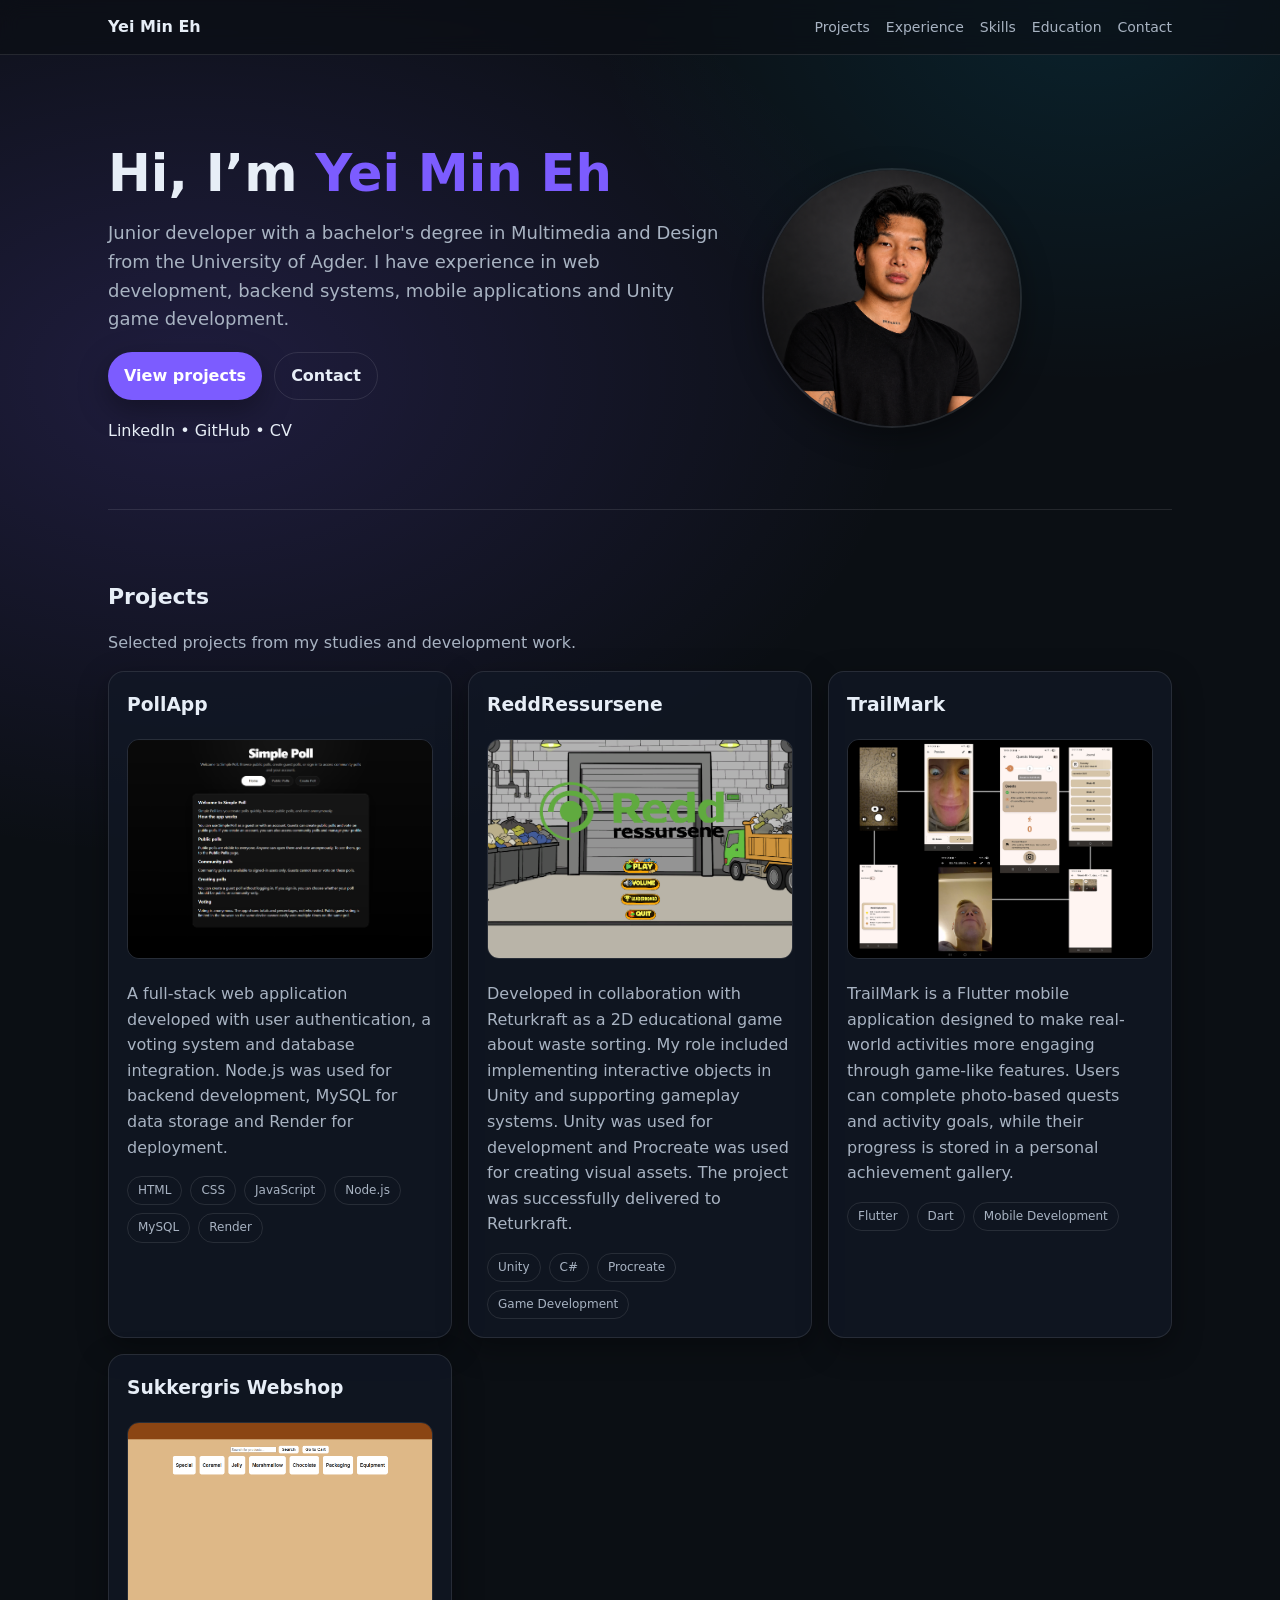
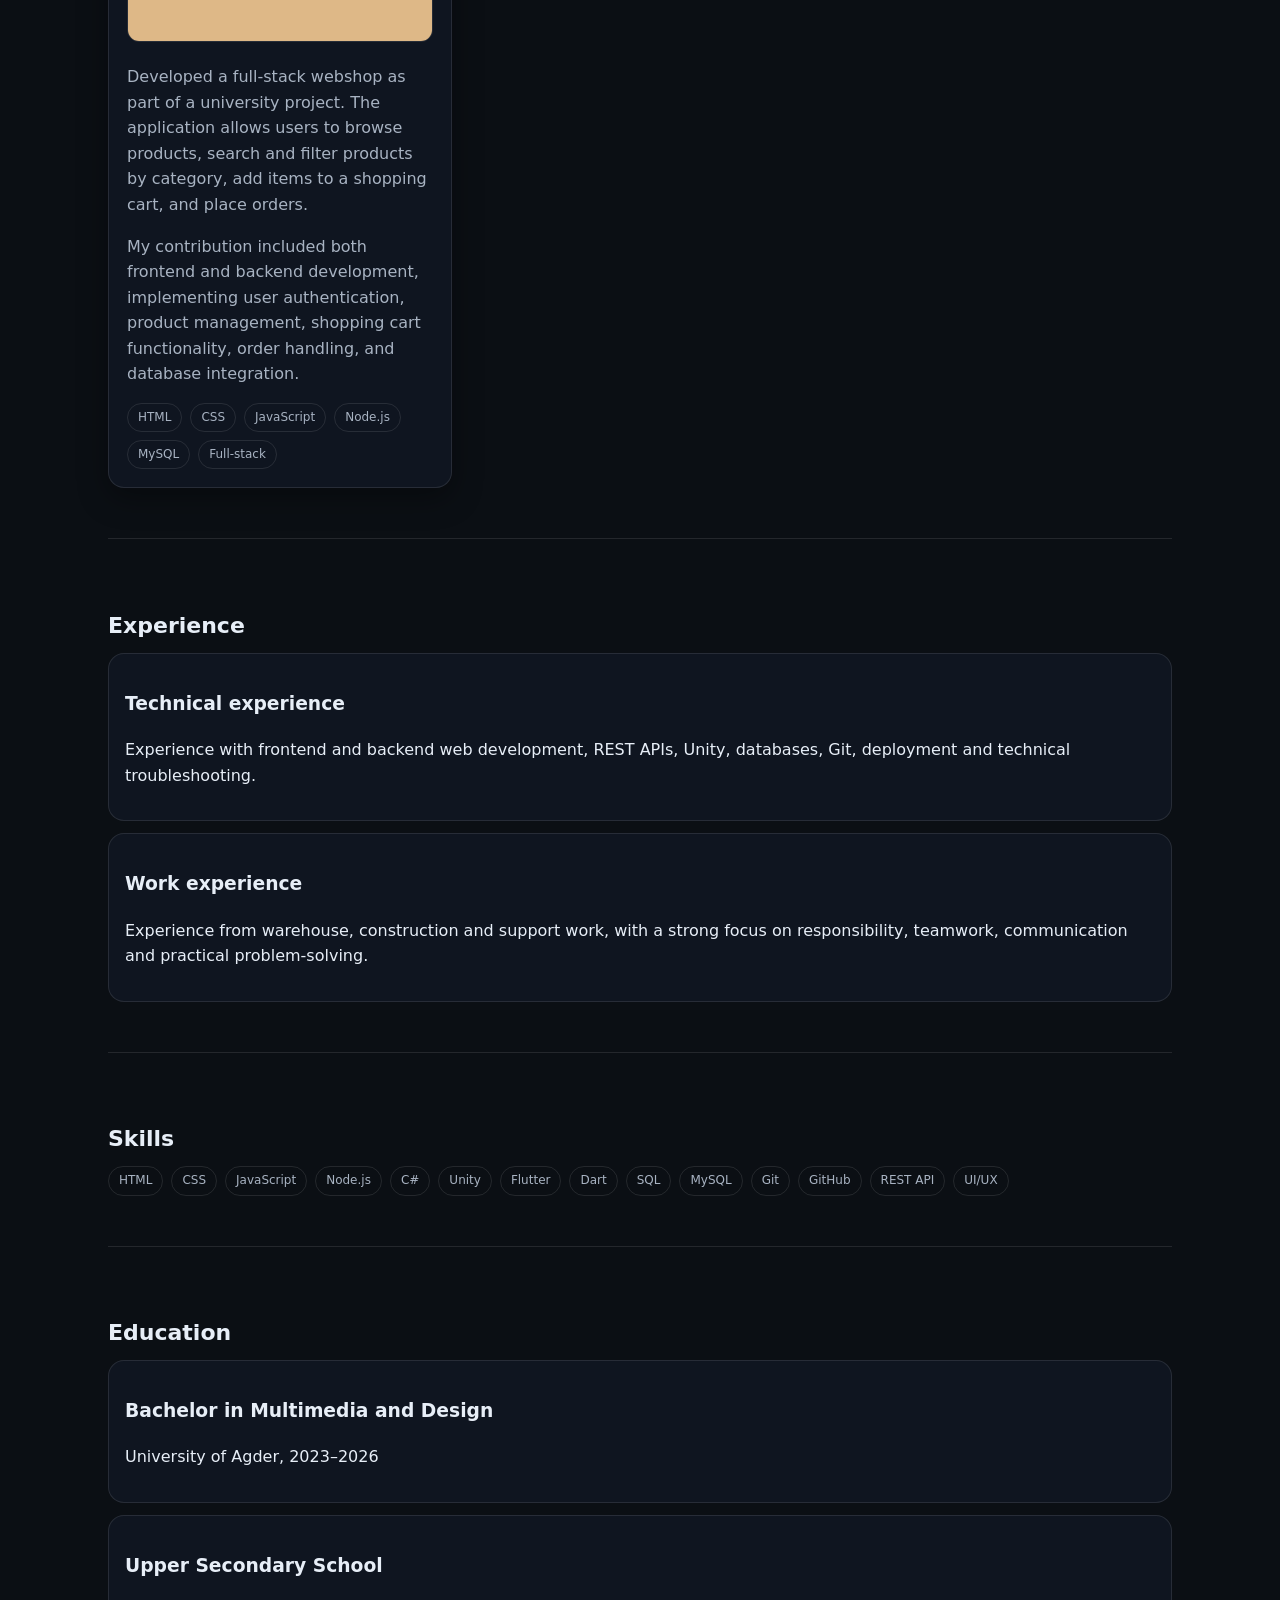
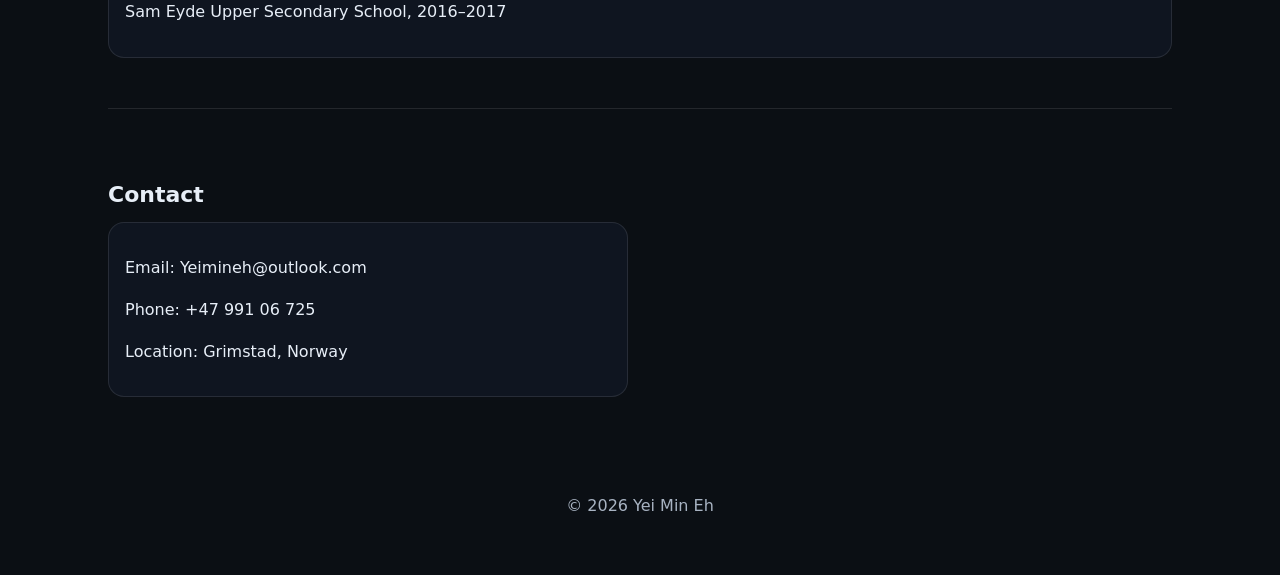
==== index.html @ f91c1914 "Oppdater CV" ====
<!doctype html>
<html lang="en">
<head>
  <meta charset="utf-8" />
  <meta name="viewport" content="width=device-width, initial-scale=1" />

  <title>Portfolio — Yei Min Eh</title>

  <link rel="stylesheet" href="style.css" />
</head>

<body>

  <header class="header">
    <nav class="nav">
      <a class="logo" href="#top">Yei Min Eh</a>

      <div class="nav-links">
        <a href="#projects">Projects</a>
        <a href="#experience">Experience</a>
        <a href="#skills">Skills</a>
        <a href="#education">Education</a>
        <a href="#contact">Contact</a>
      </div>
    </nav>
  </header>

  <main id="top" class="main">

    <!-- HERO -->
    <section class="hero">
      <div>
        <h1>
          Hi, I’m <span class="accent">Yei Min Eh</span>
        </h1>

        <p class="lead">
          Junior developer with a bachelor's degree in Multimedia and Design
          from the University of Agder. I have experience in web development,
          backend systems, mobile applications and Unity game development.
        </p>

        <div class="cta">
          <a class="button" href="#projects">View projects</a>
          <a class="button button-ghost" href="#contact">Contact</a>
        </div>

        <p>
          <a
            href="https://www.linkedin.com/in/yei-min-eh-a9289a289/"
            target="_blank"
            rel="noopener noreferrer"
          >
            LinkedIn
          </a>
          •
          <a
            href="https://github.com/yeimineh-lab"
            target="_blank"
            rel="noopener noreferrer"
          >
            GitHub
          </a>
          •
          <a
            href="YME.pdf"
            target="_blank"
            rel="noopener noreferrer"
          >
            CV
          </a>
        </p>
      </div>

      <div class="hero-image">
        <img src="yme.png" alt="Portrait of Yei Min Eh">
      </div>
    </section>

    <!-- PROJECTS -->
    <section id="projects" class="section">
      <h2>Projects</h2>

      <p class="section-sub">
        Selected projects from my studies and development work.
      </p>

      <div class="grid">

        <!-- POLLAPP -->
        <article class="card">
          <h3>PollApp</h3>

          <div class="image-carousel">
            <img
              src="images/pollapp-1.png"
              alt="PollApp login page"
              loading="lazy"
            >

            <img
              src="images/pollapp-2.png"
              alt="PollApp voting interface"
              loading="lazy"
            >

            <img
              src="images/pollapp-3.png"
              alt="PollApp poll overview"
              loading="lazy"
            >

            <img
              src="images/pollapp-4.png"
              alt="PollApp results page"
              loading="lazy"
            >

            <img
              src="images/pollapp-5.png"
              alt="PollApp administration page"
              loading="lazy"
            >
          </div>

          <p>
            A full-stack web application developed with user authentication,
            a voting system and database integration. Node.js was used for
            backend development, MySQL for data storage and Render for
            deployment.
          </p>

          <div class="tags">
            <span>HTML</span>
            <span>CSS</span>
            <span>JavaScript</span>
            <span>Node.js</span>
            <span>MySQL</span>
            <span>Render</span>
          </div>
        </article>

        <!-- REDDRESSURSENE -->
        <article class="card">
          <h3>ReddRessursene</h3>

          <div class="image-carousel">
            <img
              src="images/img1.png"
              alt="ReddRessursene gameplay screenshot"
              loading="lazy"
            >

            <img
              src="images/img2.png"
              alt="ReddRessursene waste sorting activity"
              loading="lazy"
            >

            <img
              src="images/img3.png"
              alt="ReddRessursene educational game interface"
              loading="lazy"
            >

            <img
              src="images/img4.png"
              alt="ReddRessursene game environment"
              loading="lazy"
            >
          </div>

          <p>
            Developed in collaboration with Returkraft as a 2D educational
            game about waste sorting. My role included implementing
            interactive objects in Unity and supporting gameplay systems.
            Unity was used for development and Procreate was used for creating
            visual assets. The project was successfully delivered to
            Returkraft.
          </p>

          <div class="tags">
            <span>Unity</span>
            <span>C#</span>
            <span>Procreate</span>
            <span>Game Development</span>
          </div>
        </article>

        <!-- TRAILMARK -->
        <article class="card">
          <h3>TrailMark</h3>

          <div class="image-carousel">
            <img
              src="images/TrailMark.png"
              alt="TrailMark mobile application"
              loading="lazy"
            >
          </div>

          <p>
            TrailMark is a Flutter mobile application designed to make
            real-world activities more engaging through game-like features.
            Users can complete photo-based quests and activity goals, while
            their progress is stored in a personal achievement gallery.
          </p>

          <div class="tags">
            <span>Flutter</span>
            <span>Dart</span>
            <span>Mobile Development</span>
          </div>
        </article>

        <!-- SUKKERGRIS WEB PROJECT -->
<article class="card">
  <h3>Sukkergris Webshop</h3>

  <div class="image-carousel">
    <img
      src="images/s1.png"
      alt="Sukkergris webshop homepage"
      loading="lazy"
    >

    <img
      src="images/s2.png"
      alt="Sukkergris product page"
      loading="lazy"
    >

    <img
      src="images/s3.png"
      alt="Sukkergris shopping cart and order page"
      loading="lazy"
    >
  </div>

 <p>
  Developed a full-stack webshop as part of a university project. The application allows users to browse products, search and filter products by category, add items to a shopping cart, and place orders.
</p>

<p>
  My contribution included both frontend and backend development, implementing user authentication, product management, shopping cart functionality, order handling, and database integration.
</p>

  <div class="tags">
    <span>HTML</span>
    <span>CSS</span>
    <span>JavaScript</span>
    <span>Node.js</span>
    <span>MySQL</span>
    <span>Full-stack</span>
  </div>
</article>

      </div>
    </section>

    <!-- EXPERIENCE -->
    <section id="experience" class="section">
      <h2>Experience</h2>

      <div class="stack">
        <div class="item">
          <h3>Technical experience</h3>

          <p>
            Experience with frontend and backend web development, REST APIs,
            Unity, databases, Git, deployment and technical troubleshooting.
          </p>
        </div>

        <div class="item">
          <h3>Work experience</h3>

          <p>
            Experience from warehouse, construction and support work, with a
            strong focus on responsibility, teamwork, communication and
            practical problem-solving.
          </p>
        </div>
      </div>
    </section>

    <!-- SKILLS -->
    <section id="skills" class="section">
      <h2>Skills</h2>

      <div class="tags">
        <span>HTML</span>
        <span>CSS</span>
        <span>JavaScript</span>
        <span>Node.js</span>
        <span>C#</span>
        <span>Unity</span>
        <span>Flutter</span>
        <span>Dart</span>
        <span>SQL</span>
        <span>MySQL</span>
        <span>Git</span>
        <span>GitHub</span>
        <span>REST API</span>
        <span>UI/UX</span>
      </div>
    </section>

    <!-- EDUCATION -->
    <section id="education" class="section">
      <h2>Education</h2>

      <div class="stack">
        <div class="item">
          <h3>Bachelor in Multimedia and Design</h3>

          <p>
            University of Agder, 2023–2026
          </p>
        </div>

        <div class="item">
          <h3>Upper Secondary School</h3>

          <p>
            Sam Eyde Upper Secondary School, 2016–2017
          </p>
        </div>
      </div>
    </section>

    <!-- CONTACT -->
    <section id="contact" class="section">
      <h2>Contact</h2>

      <div class="contact-card">
        <p>
          Email:
          <a href="mailto:Yeimineh@outlook.com">
            Yeimineh@outlook.com
          </a>
        </p>

        <p>
          Phone:
          <a href="tel:+4799106725">
            +47 991 06 725
          </a>
        </p>

        <p>
          Location: Grimstad, Norway
        </p>
      </div>
    </section>

    <footer class="footer">
      <p>
        © <span id="year"></span> Yei Min Eh
      </p>
    </footer>

  </main>

  <script>
    const yearElement = document.getElementById("year");

    if (yearElement) {
      yearElement.textContent = new Date().getFullYear();
    }

    let lightboxIndex = 0;
    let lightboxImages = [];

    const lightbox = document.createElement("div");
    lightbox.className = "lightbox";

    lightbox.style.position = "fixed";
    lightbox.style.inset = "0";
    lightbox.style.width = "100%";
    lightbox.style.height = "100%";
    lightbox.style.background = "rgba(0, 0, 0, 0.9)";
    lightbox.style.display = "none";
    lightbox.style.alignItems = "center";
    lightbox.style.justifyContent = "center";
    lightbox.style.zIndex = "9999";
    lightbox.style.padding = "20px";
    lightbox.style.boxSizing = "border-box";

    lightbox.innerHTML = `
      <button
        id="lb-close"
        type="button"
        aria-label="Close image viewer"
        style="
          position: absolute;
          top: 20px;
          right: 25px;
          font-size: 38px;
          background: none;
          border: none;
          color: white;
          cursor: pointer;
        "
      >
        ×
      </button>

      <button
        id="lb-prev"
        type="button"
        aria-label="Previous image"
        style="
          position: absolute;
          left: 20px;
          font-size: 45px;
          background: none;
          border: none;
          color: white;
          cursor: pointer;
        "
      >
        ‹
      </button>

      <img
        id="lb-img"
        alt=""
        style="
          max-width: 85%;
          max-height: 85%;
          border-radius: 12px;
          object-fit: contain;
        "
      >

      <button
        id="lb-next"
        type="button"
        aria-label="Next image"
        style="
          position: absolute;
          right: 20px;
          font-size: 45px;
          background: none;
          border: none;
          color: white;
          cursor: pointer;
        "
      >
        ›
      </button>
    `;

    document.body.appendChild(lightbox);

    const lightboxImage = document.getElementById("lb-img");
    const previousButton = document.getElementById("lb-prev");
    const nextButton = document.getElementById("lb-next");
    const closeButton = document.getElementById("lb-close");

    function showImage(index) {
      if (lightboxImages.length === 0) {
        return;
      }

      if (index < 0) {
        index = lightboxImages.length - 1;
      }

      if (index >= lightboxImages.length) {
        index = 0;
      }

      lightboxIndex = index;
      lightboxImage.src = lightboxImages[lightboxIndex].src;
      lightboxImage.alt = lightboxImages[lightboxIndex].alt;
    }

    function openLightbox(images, selectedIndex) {
      lightboxImages = images;
      lightboxIndex = selectedIndex;

      showImage(selectedIndex);

      lightbox.style.display = "flex";
      document.body.style.overflow = "hidden";
    }

    function closeLightbox() {
      lightbox.style.display = "none";
      document.body.style.overflow = "";
      lightboxImage.src = "";
      lightboxImages = [];
    }

    previousButton.addEventListener("click", function (event) {
      event.stopPropagation();
      showImage(lightboxIndex - 1);
    });

    nextButton.addEventListener("click", function (event) {
      event.stopPropagation();
      showImage(lightboxIndex + 1);
    });

    closeButton.addEventListener("click", function () {
      closeLightbox();
    });

    lightbox.addEventListener("click", function (event) {
      if (event.target === lightbox) {
        closeLightbox();
      }
    });

    document.addEventListener("keydown", function (event) {
      if (lightbox.style.display !== "flex") {
        return;
      }

      if (event.key === "Escape") {
        closeLightbox();
      }

      if (event.key === "ArrowLeft") {
        showImage(lightboxIndex - 1);
      }

      if (event.key === "ArrowRight") {
        showImage(lightboxIndex + 1);
      }
    });

    function setupLightbox() {
      const carousels = document.querySelectorAll(".image-carousel");

      carousels.forEach(function (carousel) {
        const images = Array.from(carousel.querySelectorAll("img"));

        images.forEach(function (image, index) {
          image.style.cursor = "pointer";

          image.addEventListener("click", function () {
            const imageData = images.map(function (carouselImage) {
              return {
                src: carouselImage.src,
                alt: carouselImage.alt
              };
            });

            openLightbox(imageData, index);
          });
        });
      });
    }

    setupLightbox();
  </script>

</body>
</html>
---- style.css ----
:root{
  --bg:#0b0f14;
  --panel:rgba(17,24,38,.72);
  --text:#e7eef7;
  --muted:#a8b3c2;
  --accent:#7c5cff;
  --border:rgba(255,255,255,.10);
  --shadow:0 10px 30px rgba(0,0,0,.35);
  --radius:16px;
  --max:1100px;
}

*{ box-sizing:border-box; }

html{
  scroll-behavior:smooth;
}

body{
  margin:0;
  font-family: ui-sans-serif, system-ui, -apple-system, Segoe UI, Roboto, Helvetica, Arial;
  color:var(--text);
  line-height:1.6;
  background:
    radial-gradient(1200px 800px at 15% 10%, rgba(124,92,255,.18), transparent 60%),
    radial-gradient(900px 700px at 85% 0%, rgba(0,200,255,.10), transparent 55%),
    var(--bg);
}

/* LINKS */
a{
  color:inherit;
  text-decoration:none;
}

a:hover{
  opacity:.85;
}

/* HEADER */
.header{
  position:sticky;
  top:0;
  z-index:10;
  backdrop-filter:blur(10px);
  background:rgba(11,15,20,.65);
  border-bottom:1px solid var(--border);
}

.nav{
  max-width:var(--max);
  margin:0 auto;
  padding:14px 18px;
  display:flex;
  justify-content:space-between;
  align-items:center;
}

.logo{
  font-weight:750;
}

.nav-links{
  display:flex;
  gap:16px;
  font-size:14px;
  color:var(--muted);
}

/* MAIN */
.main{
  max-width:var(--max);
  margin:0 auto;
  padding:40px 18px;
}

/* HERO */
.hero{
  display:grid;
  grid-template-columns:1.2fr .8fr;
  gap:40px;
  align-items:center;
  padding:50px 0;
}

.hero h1{
  font-size:clamp(32px,4vw,54px);
  margin:0 0 10px;
  line-height:1.1;
}

.accent{
  color:var(--accent);
}

.lead{
  font-size:18px;
  color:var(--muted);
  margin-bottom:18px;
  max-width:60ch;
}

/* BUTTONS */
.cta{
  display:flex;
  gap:12px;
  flex-wrap:wrap;
  margin-bottom:18px;
}

.button{
  background:var(--accent);
  color:white;
  padding:10px 16px;
  border-radius:999px;
  font-weight:600;
  display:inline-flex;
  align-items:center;
  justify-content:center;
  box-shadow:var(--shadow);
  transition:.2s;
}

.button:hover{
  transform:translateY(-2px);
}

.button-ghost{
  background:transparent;
  border:1px solid var(--border);
  color:var(--text);
  box-shadow:none;
}

/* HERO IMAGE */
.hero-image img{
  width:260px;
  height:260px;
  border-radius:50%;
  object-fit:cover;
  box-shadow:var(--shadow);
  border:2px solid rgba(255,255,255,.10);
}

/* SECTIONS */
.section{
  padding:50px 0;
  border-top:1px solid var(--border);
}

.section h2{
  font-size:22px;
  margin-bottom:10px;
}

.section-sub{
  color:var(--muted);
}

/* GRID */
.grid{
  display:grid;
  grid-template-columns:repeat(3,1fr);
  gap:16px;
}

/* CARD */
.card{
  background:var(--panel);
  border:1px solid var(--border);
  border-radius:var(--radius);
  padding:18px;
  box-shadow:var(--shadow);
  transition:.2s;
  overflow:hidden;
}

.card:hover{
  transform:translateY(-4px);
  border-color:rgba(255,255,255,.18);
}

.card h3{
  margin-top:0;
}

.card p{
  color:var(--muted);
}

/* CAROUSEL (FIXED - IMPORTANT) */
.image-carousel{
  display:flex;
  overflow-x:auto;
  gap:10px;
  scroll-snap-type:x mandatory;
  margin-bottom:12px;
  padding-bottom:6px;
}

.image-carousel img{
  flex:0 0 100%;
  width:100%;
  height:220px;
  object-fit:cover;
  border-radius:12px;
  border:1px solid var(--border);
  scroll-snap-align:start;
}

/* scrollbar */
.image-carousel::-webkit-scrollbar{
  height:6px;
}

.image-carousel::-webkit-scrollbar-thumb{
  background:rgba(255,255,255,.25);
  border-radius:999px;
}

/* TAGS */
.tags{
  display:flex;
  flex-wrap:wrap;
  gap:8px;
}

.tags span{
  font-size:12px;
  padding:4px 10px;
  border-radius:999px;
  border:1px solid var(--border);
  color:var(--muted);
}

/* STACK */
.stack{
  display:flex;
  flex-direction:column;
  gap:12px;
}

.item{
  background:var(--panel);
  border:1px solid var(--border);
  border-radius:var(--radius);
  padding:16px;
}

/* CONTACT */
.contact-card{
  background:var(--panel);
  border:1px solid var(--border);
  border-radius:var(--radius);
  padding:16px;
  max-width:520px;
}

/* FOOTER */
.footer{
  text-align:center;
  padding-top:30px;
  color:var(--muted);
}

/* RESPONSIVE (IMPORTANT FIX) */
@media(max-width:900px){

  .hero{
    grid-template-columns:1fr;
    text-align:center;
  }

  .grid{
    grid-template-columns:1fr;
  }

  .nav-links{
    display:none;
  }

  .hero-image{
    margin-top:20px;
  }
}
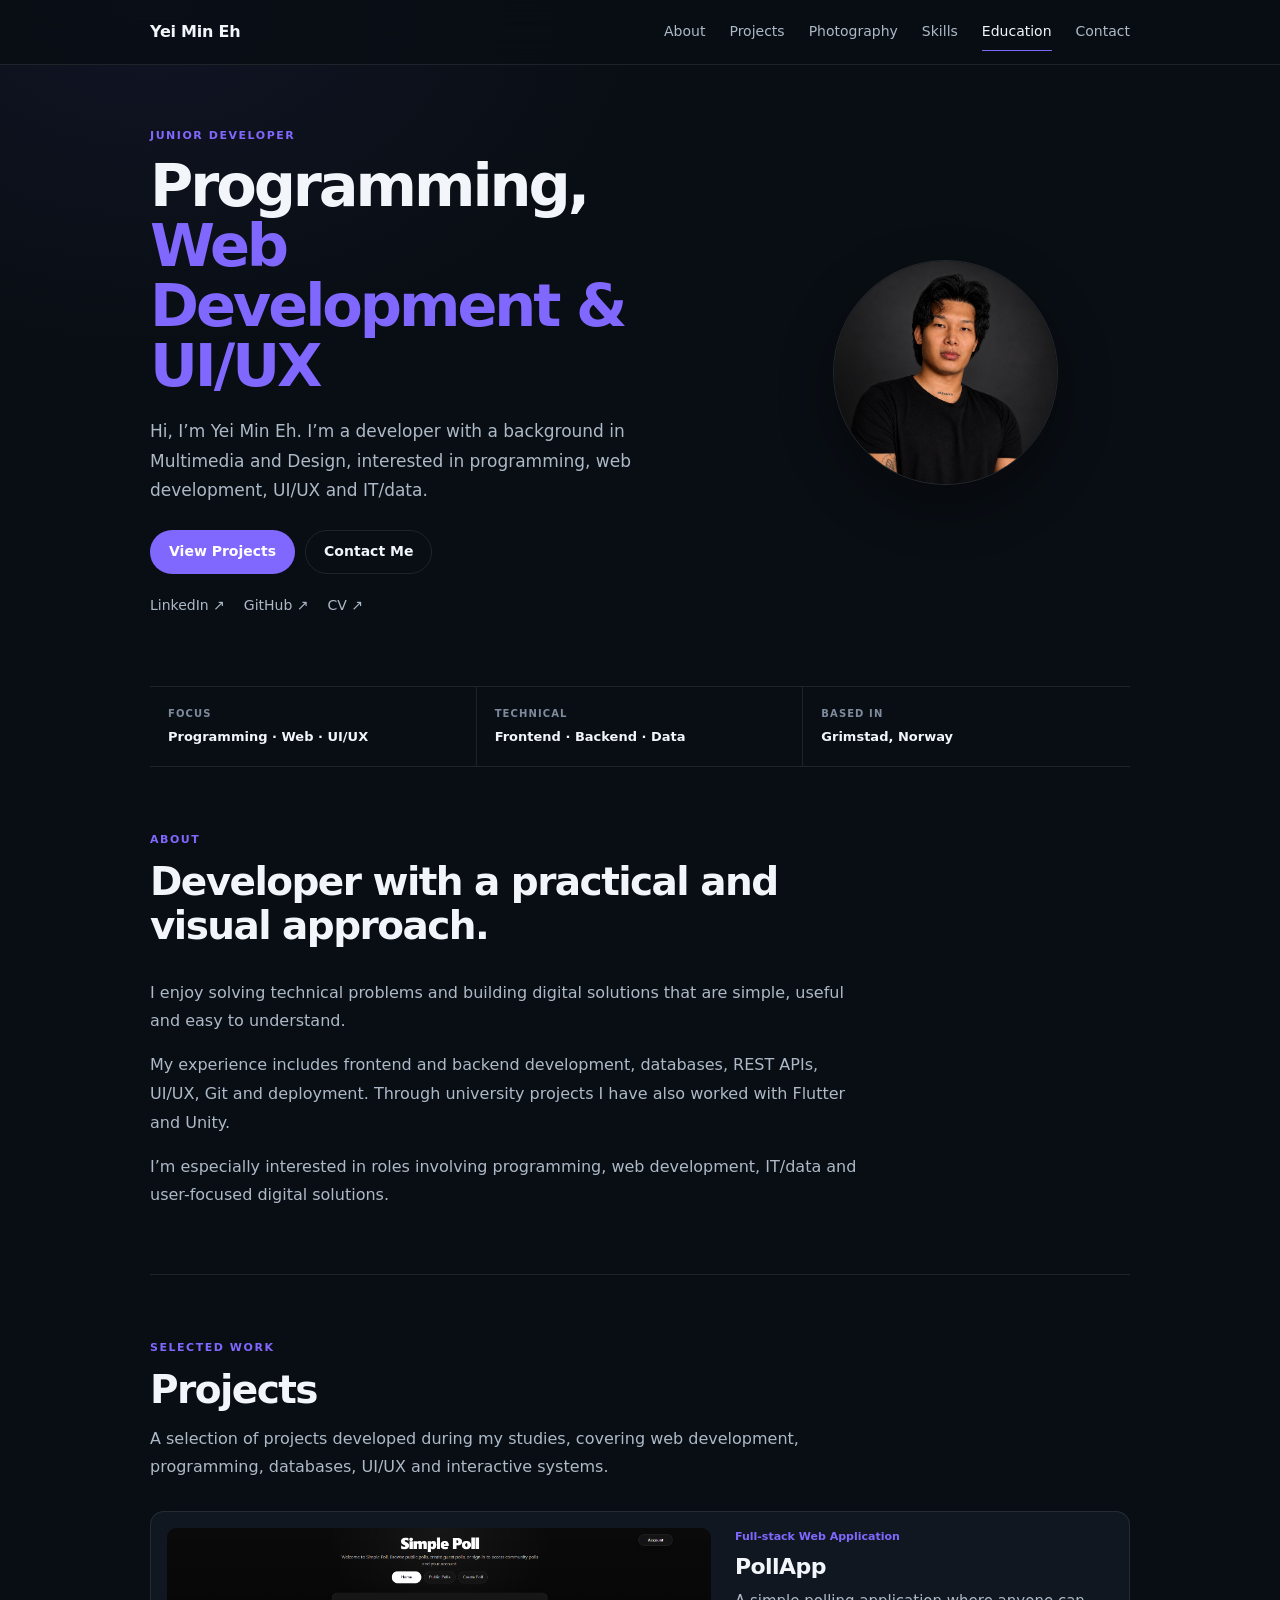
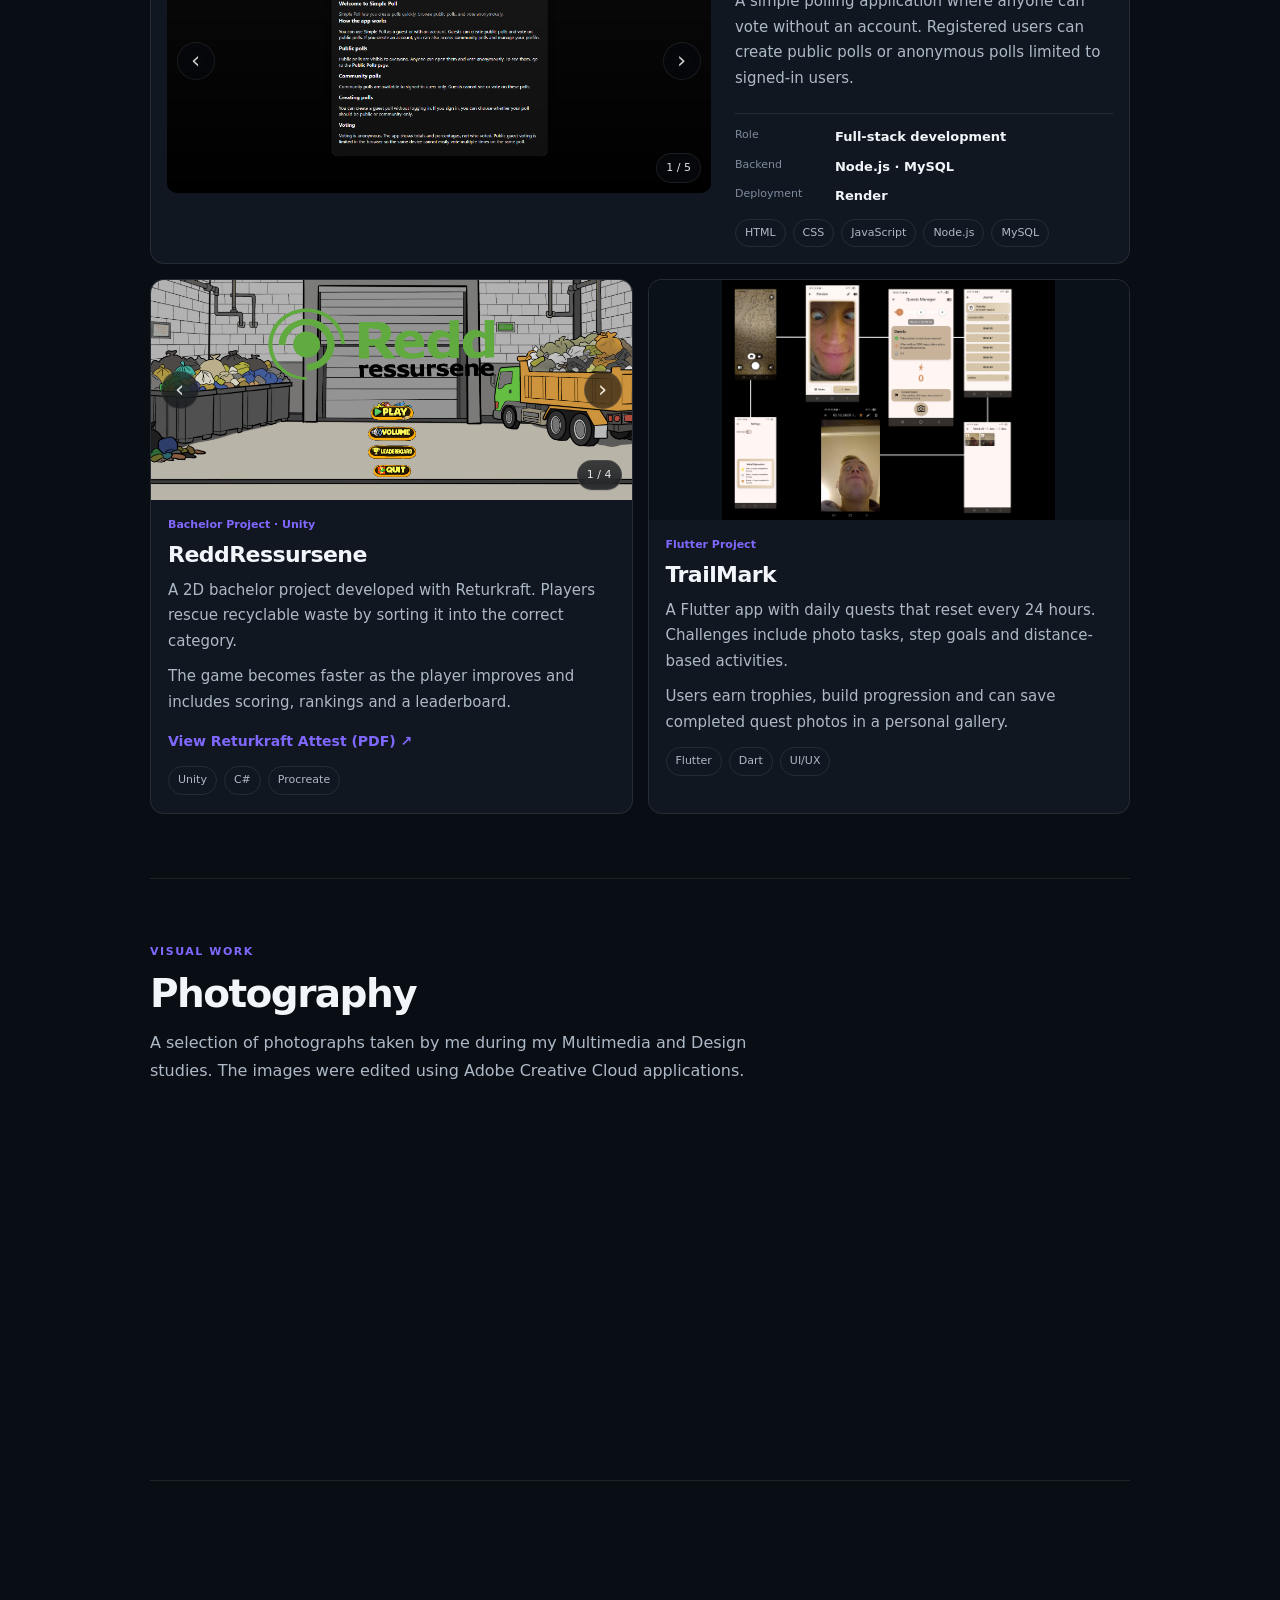
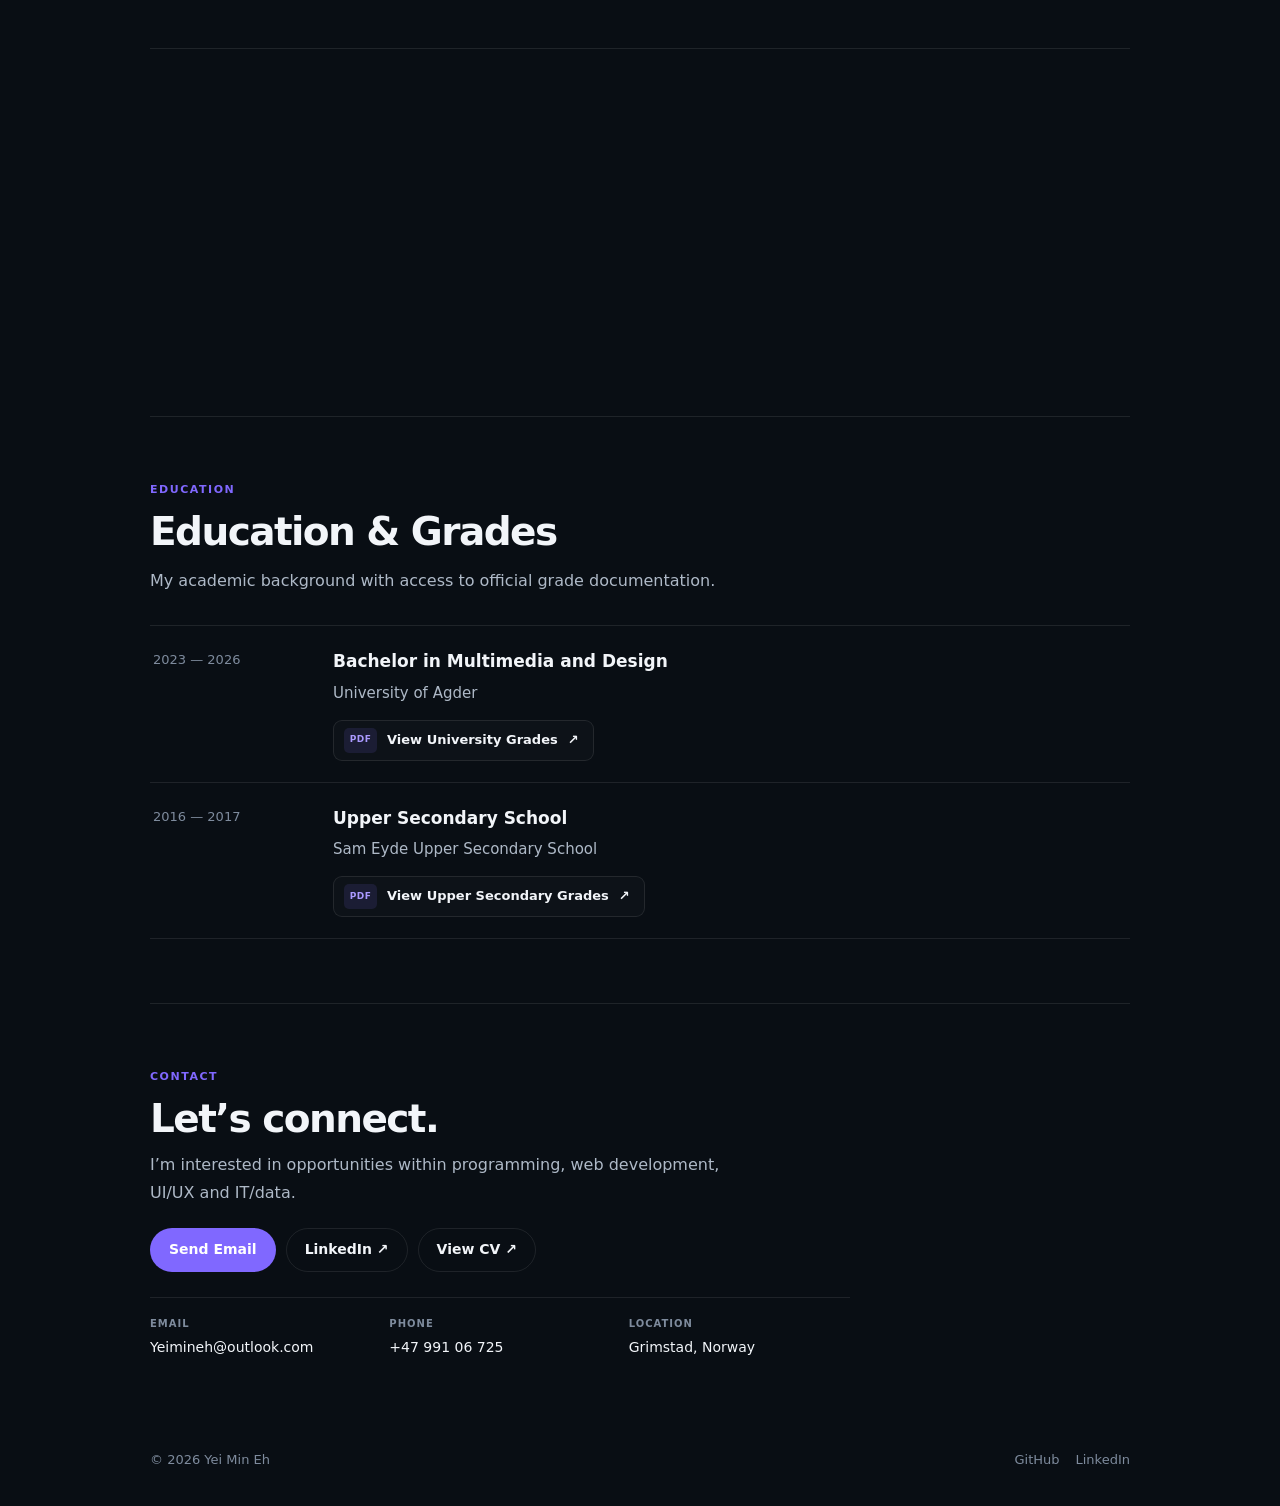
==== commit 8039a804: "Final portfolio design and content updates" ====
--- a/index.html
+++ b/index.html
@@ -1,562 +1,2187 @@
 <!doctype html>
 <html lang="en">
+
 <head>
-  <meta charset="utf-8" />
-  <meta name="viewport" content="width=device-width, initial-scale=1" />
-
-  <title>Portfolio — Yei Min Eh</title>
-
-  <link rel="stylesheet" href="style.css" />
+  <meta charset="utf-8">
+
+  <meta
+    name="viewport"
+    content="width=device-width, initial-scale=1"
+  >
+
+  <title>Yei Min Eh — Developer Portfolio</title>
+
+  <meta
+    name="description"
+    content="Portfolio of Yei Min Eh — junior developer focused on programming, web development, UI/UX, backend and data."
+  >
+
+  <script>
+    document.documentElement.classList.add("js");
+  </script>
+
+  <link
+    rel="stylesheet"
+    href="style.css"
+  >
 </head>
 
+
 <body>
 
+  <!-- =========================================
+       HEADER
+  ========================================== -->
+
   <header class="header">
-    <nav class="nav">
-      <a class="logo" href="#top">Yei Min Eh</a>
+
+    <nav
+      class="nav"
+      aria-label="Main navigation"
+    >
+
+      <a
+        class="logo"
+        href="#top"
+        aria-label="Back to top"
+      >
+        Yei Min Eh
+      </a>
+
 
       <div class="nav-links">
-        <a href="#projects">Projects</a>
-        <a href="#experience">Experience</a>
-        <a href="#skills">Skills</a>
-        <a href="#education">Education</a>
-        <a href="#contact">Contact</a>
+
+        <a href="#about">
+          About
+        </a>
+
+        <a href="#projects">
+          Projects
+        </a>
+
+        <a href="#photography">
+          Photography
+        </a>
+
+        <a href="#skills">
+          Skills
+        </a>
+
+        <a href="#education">
+          Education
+        </a>
+
+        <a href="#contact">
+          Contact
+        </a>
+
       </div>
+
     </nav>
+
   </header>
 
-  <main id="top" class="main">
-
-    <!-- HERO -->
-    <section class="hero">
-      <div>
-        <h1>
-          Hi, I’m <span class="accent">Yei Min Eh</span>
+
+
+  <!-- =========================================
+       MAIN
+  ========================================== -->
+
+  <main
+    id="top"
+    class="main"
+  >
+
+
+    <!-- =========================================
+         HERO
+    ========================================== -->
+
+    <section
+      class="hero"
+      aria-labelledby="hero-title"
+    >
+
+      <div class="hero-content hero-reveal">
+
+        <p class="eyebrow">
+          Junior Developer
+        </p>
+
+
+        <h1 id="hero-title">
+
+          Programming,
+
+          <span class="accent">
+            Web Development &amp; UI/UX
+          </span>
+
         </h1>
 
+
         <p class="lead">
-          Junior developer with a bachelor's degree in Multimedia and Design
-          from the University of Agder. I have experience in web development,
-          backend systems, mobile applications and Unity game development.
+
+          Hi, I’m Yei Min Eh. I’m a developer with a background
+          in Multimedia and Design, interested in programming,
+          web development, UI/UX and IT/data.
+
         </p>
 
-        <div class="cta">
-          <a class="button" href="#projects">View projects</a>
-          <a class="button button-ghost" href="#contact">Contact</a>
+
+        <div class="hero-actions">
+
+          <a
+            class="button"
+            href="#projects"
+          >
+            View Projects
+          </a>
+
+
+          <a
+            class="button button-secondary"
+            href="#contact"
+          >
+            Contact Me
+          </a>
+
         </div>
 
-        <p>
+
+        <div class="hero-links">
+
           <a
             href="https://www.linkedin.com/in/yei-min-eh-a9289a289/"
             target="_blank"
             rel="noopener noreferrer"
           >
-            LinkedIn
+            LinkedIn ↗
           </a>
-          •
+
+
           <a
             href="https://github.com/yeimineh-lab"
             target="_blank"
             rel="noopener noreferrer"
           >
-            GitHub
+            GitHub ↗
           </a>
-          •
+
+
           <a
             href="YME.pdf"
             target="_blank"
             rel="noopener noreferrer"
           >
-            CV
+            CV ↗
           </a>
+
+        </div>
+
+      </div>
+
+
+
+      <div class="hero-image hero-reveal">
+
+        <img
+          src="yme.png"
+          alt="Portrait of Yei Min Eh"
+          width="220"
+          height="220"
+        >
+
+      </div>
+
+    </section>
+
+
+
+    <!-- =========================================
+         QUICK INFO
+    ========================================== -->
+
+    <section
+      class="quick-info reveal-group"
+      aria-label="Developer overview"
+    >
+
+      <div class="quick-item reveal">
+
+        <span>
+          Focus
+        </span>
+
+        <strong>
+          Programming · Web · UI/UX
+        </strong>
+
+      </div>
+
+
+      <div class="quick-item reveal">
+
+        <span>
+          Technical
+        </span>
+
+        <strong>
+          Frontend · Backend · Data
+        </strong>
+
+      </div>
+
+
+      <div class="quick-item reveal">
+
+        <span>
+          Based in
+        </span>
+
+        <strong>
+          Grimstad, Norway
+        </strong>
+
+      </div>
+
+    </section>
+
+
+
+    <!-- =========================================
+         ABOUT
+    ========================================== -->
+
+    <section
+      id="about"
+      class="section"
+    >
+
+      <div class="section-heading reveal">
+
+        <p class="eyebrow">
+          About
         </p>
+
+
+        <h2>
+          Developer with a practical and visual approach.
+        </h2>
+
       </div>
 
-      <div class="hero-image">
-        <img src="yme.png" alt="Portrait of Yei Min Eh">
+
+      <div class="about-content reveal">
+
+        <p>
+
+          I enjoy solving technical problems and building digital
+          solutions that are simple, useful and easy to understand.
+
+        </p>
+
+
+        <p>
+
+          My experience includes frontend and backend development,
+          databases, REST APIs, UI/UX, Git and deployment. Through
+          university projects I have also worked with Flutter and Unity.
+
+        </p>
+
+
+        <p>
+
+          I’m especially interested in roles involving programming,
+          web development, IT/data and user-focused digital solutions.
+
+        </p>
+
       </div>
+
     </section>
 
-    <!-- PROJECTS -->
-    <section id="projects" class="section">
-      <h2>Projects</h2>
-
-      <p class="section-sub">
-        Selected projects from my studies and development work.
-      </p>
-
-      <div class="grid">
-
-        <!-- POLLAPP -->
-        <article class="card">
-          <h3>PollApp</h3>
-
-          <div class="image-carousel">
-            <img
-              src="images/pollapp-1.png"
-              alt="PollApp login page"
-              loading="lazy"
+
+
+    <!-- =========================================
+         PROJECTS
+    ========================================== -->
+
+    <section
+      id="projects"
+      class="section"
+    >
+
+      <div class="section-heading reveal">
+
+        <p class="eyebrow">
+          Selected Work
+        </p>
+
+
+        <h2>
+          Projects
+        </h2>
+
+
+        <p class="section-sub">
+
+          A selection of projects developed during my studies,
+          covering web development, programming, databases,
+          UI/UX and interactive systems.
+
+        </p>
+
+      </div>
+
+
+
+      <!-- =========================================
+           POLLAPP
+      ========================================== -->
+
+      <article class="featured-project reveal">
+
+        <div class="featured-media">
+
+          <div
+            class="carousel"
+            aria-label="PollApp screenshots"
+          >
+
+            <button
+              class="carousel-button carousel-prev"
+              type="button"
+              aria-label="Previous PollApp image"
             >
-
-            <img
-              src="images/pollapp-2.png"
-              alt="PollApp voting interface"
-              loading="lazy"
+              ‹
+            </button>
+
+
+            <div class="carousel-track">
+
+              <img
+                src="images/pollapp-1.png"
+                alt="PollApp interface"
+                loading="lazy"
+              >
+
+              <img
+                src="images/pollapp-2.png"
+                alt="PollApp voting interface"
+                loading="lazy"
+              >
+
+              <img
+                src="images/pollapp-3.png"
+                alt="PollApp poll overview"
+                loading="lazy"
+              >
+
+              <img
+                src="images/pollapp-4.png"
+                alt="PollApp results"
+                loading="lazy"
+              >
+
+              <img
+                src="images/pollapp-5.png"
+                alt="PollApp administration interface"
+                loading="lazy"
+              >
+
+            </div>
+
+
+            <button
+              class="carousel-button carousel-next"
+              type="button"
+              aria-label="Next PollApp image"
             >
-
-            <img
-              src="images/pollapp-3.png"
-              alt="PollApp poll overview"
-              loading="lazy"
+              ›
+            </button>
+
+
+            <div
+              class="carousel-counter"
+              aria-hidden="true"
             >
-
-            <img
-              src="images/pollapp-4.png"
-              alt="PollApp results page"
-              loading="lazy"
-            >
-
-            <img
-              src="images/pollapp-5.png"
-              alt="PollApp administration page"
-              loading="lazy"
-            >
+              1 / 5
+            </div>
+
           </div>
 
-          <p>
-            A full-stack web application developed with user authentication,
-            a voting system and database integration. Node.js was used for
-            backend development, MySQL for data storage and Render for
-            deployment.
+        </div>
+
+
+
+        <div class="featured-content">
+
+          <p class="project-label">
+            Full-stack Web Application
           </p>
 
+
+          <h3>
+            PollApp
+          </h3>
+
+
+          <p class="project-description">
+
+            A simple polling application where anyone can vote
+            without an account. Registered users can create public
+            polls or anonymous polls limited to signed-in users.
+
+          </p>
+
+
+          <div class="project-info">
+
+            <div>
+
+              <span>
+                Role
+              </span>
+
+              <strong>
+                Full-stack development
+              </strong>
+
+            </div>
+
+
+            <div>
+
+              <span>
+                Backend
+              </span>
+
+              <strong>
+                Node.js · MySQL
+              </strong>
+
+            </div>
+
+
+            <div>
+
+              <span>
+                Deployment
+              </span>
+
+              <strong>
+                Render
+              </strong>
+
+            </div>
+
+          </div>
+
+
           <div class="tags">
+
             <span>HTML</span>
             <span>CSS</span>
             <span>JavaScript</span>
             <span>Node.js</span>
             <span>MySQL</span>
-            <span>Render</span>
+
           </div>
+
+        </div>
+
+      </article>
+
+
+
+      <!-- =========================================
+           PROJECT GRID
+      ========================================== -->
+
+      <div class="project-grid reveal-group">
+
+
+        <!-- REDD RESSURSENE -->
+
+        <article class="project-card reveal">
+
+          <div
+            class="carousel"
+            aria-label="ReddRessursene screenshots"
+          >
+
+            <button
+              class="carousel-button carousel-prev"
+              type="button"
+              aria-label="Previous ReddRessursene image"
+            >
+              ‹
+            </button>
+
+
+            <div class="carousel-track">
+
+              <img
+                src="images/img1.png"
+                alt="ReddRessursene game menu"
+                loading="lazy"
+              >
+
+              <img
+                src="images/img2.png"
+                alt="ReddRessursene recycling gameplay"
+                loading="lazy"
+              >
+
+              <img
+                src="images/img3.png"
+                alt="ReddRessursene gameplay interface"
+                loading="lazy"
+              >
+
+              <img
+                src="images/img4.png"
+                alt="ReddRessursene leaderboard"
+                loading="lazy"
+              >
+
+            </div>
+
+
+            <button
+              class="carousel-button carousel-next"
+              type="button"
+              aria-label="Next ReddRessursene image"
+            >
+              ›
+            </button>
+
+
+            <div
+              class="carousel-counter"
+              aria-hidden="true"
+            >
+              1 / 4
+            </div>
+
+          </div>
+
+
+
+          <div class="project-card-content">
+
+            <p class="project-label">
+              Bachelor Project · Unity
+            </p>
+
+
+            <h3>
+              ReddRessursene
+            </h3>
+
+
+            <p>
+
+              A 2D bachelor project developed with Returkraft.
+              Players rescue recyclable waste by sorting it into
+              the correct category.
+
+            </p>
+
+
+            <p>
+
+              The game becomes faster as the player improves and
+              includes scoring, rankings and a leaderboard.
+
+            </p>
+
+
+            <div class="project-actions">
+
+              <a
+                class="project-link"
+                href="Attest Returkraft x Uia.pdf"
+                target="_blank"
+                rel="noopener noreferrer"
+              >
+                View Returkraft Attest (PDF) ↗
+              </a>
+
+            </div>
+
+
+            <div class="tags">
+
+              <span>Unity</span>
+              <span>C#</span>
+              <span>Procreate</span>
+
+            </div>
+
+          </div>
+
         </article>
 
-        <!-- REDDRESSURSENE -->
-        <article class="card">
-          <h3>ReddRessursene</h3>
-
-          <div class="image-carousel">
+
+
+        <!-- TRAILMARK -->
+
+        <article class="project-card reveal">
+
+          <div
+            class="carousel trailmark-carousel"
+            aria-label="TrailMark screenshots"
+          >
+
+            <div class="carousel-track">
+
+              <img
+                src="images/TrailMark.png"
+                alt="TrailMark application interface"
+                loading="lazy"
+              >
+
+            </div>
+
+          </div>
+
+
+
+          <div class="project-card-content">
+
+            <p class="project-label">
+              Flutter Project
+            </p>
+
+
+            <h3>
+              TrailMark
+            </h3>
+
+
+            <p>
+
+              A Flutter app with daily quests that reset every
+              24 hours. Challenges include photo tasks, step goals
+              and distance-based activities.
+
+            </p>
+
+
+            <p>
+
+              Users earn trophies, build progression and can save
+              completed quest photos in a personal gallery.
+
+            </p>
+
+
+            <div class="tags">
+
+              <span>Flutter</span>
+              <span>Dart</span>
+              <span>UI/UX</span>
+
+            </div>
+
+          </div>
+
+        </article>
+
+      </div>
+
+    </section>
+
+
+
+    <!-- =========================================
+         PHOTOGRAPHY
+    ========================================== -->
+
+    <section
+      id="photography"
+      class="section"
+    >
+
+      <div class="section-heading reveal">
+
+        <p class="eyebrow">
+          Visual Work
+        </p>
+
+
+        <h2>
+          Photography
+        </h2>
+
+
+        <p class="section-sub">
+
+          A selection of photographs taken by me during my
+          Multimedia and Design studies. The images were edited
+          using Adobe Creative Cloud applications.
+
+        </p>
+
+      </div>
+
+
+
+      <div class="photo-grid reveal-group">
+
+
+        <figure class="photo-card reveal">
+
+          <div class="photo-image">
+
             <img
-              src="images/img1.png"
-              alt="ReddRessursene gameplay screenshot"
+              src="images/FrittMotiv.jpg"
+              alt="Free theme photography project"
               loading="lazy"
             >
 
+          </div>
+
+
+          <figcaption>
+
+            <span>
+              Photography
+            </span>
+
+            <h3>
+              Free Theme
+            </h3>
+
+          </figcaption>
+
+        </figure>
+
+
+
+        <figure class="photo-card reveal">
+
+          <div class="photo-image">
+
             <img
-              src="images/img2.png"
-              alt="ReddRessursene waste sorting activity"
+              src="images/Panorama.jpg.jpg"
+              alt="Panorama photography project"
               loading="lazy"
             >
 
+          </div>
+
+
+          <figcaption>
+
+            <span>
+              Photography
+            </span>
+
+            <h3>
+              Panorama
+            </h3>
+
+          </figcaption>
+
+        </figure>
+
+
+
+        <figure class="photo-card reveal">
+
+          <div class="photo-image">
+
             <img
-              src="images/img3.png"
-              alt="ReddRessursene educational game interface"
+              src="images/Protrett.jpg.jpg"
+              alt="Portrait photography project"
               loading="lazy"
             >
 
-            <img
-              src="images/img4.png"
-              alt="ReddRessursene game environment"
-              loading="lazy"
-            >
           </div>
 
+
+          <figcaption>
+
+            <span>
+              Portrait
+            </span>
+
+            <h3>
+              Portrait Study
+            </h3>
+
+          </figcaption>
+
+        </figure>
+
+      </div>
+
+    </section>
+
+
+
+    <!-- =========================================
+         SKILLS
+    ========================================== -->
+
+    <section
+      id="skills"
+      class="section"
+    >
+
+      <div class="section-heading reveal">
+
+        <p class="eyebrow">
+          Skills
+        </p>
+
+
+        <h2>
+          Technologies and tools
+        </h2>
+
+      </div>
+
+
+
+      <div class="skills-list reveal-group">
+
+
+        <div class="skill-row reveal">
+
+          <h3>
+            Programming &amp; Web
+          </h3>
+
           <p>
-            Developed in collaboration with Returkraft as a 2D educational
-            game about waste sorting. My role included implementing
-            interactive objects in Unity and supporting gameplay systems.
-            Unity was used for development and Procreate was used for creating
-            visual assets. The project was successfully delivered to
-            Returkraft.
+            HTML · CSS · JavaScript · Node.js
           </p>
 
-          <div class="tags">
-            <span>Unity</span>
-            <span>C#</span>
-            <span>Procreate</span>
-            <span>Game Development</span>
+        </div>
+
+
+
+        <div class="skill-row reveal">
+
+          <h3>
+            Data &amp; Backend
+          </h3>
+
+          <p>
+            SQL · MySQL · REST APIs · Backend Development
+          </p>
+
+        </div>
+
+
+
+        <div class="skill-row reveal">
+
+          <h3>
+            UI/UX
+          </h3>
+
+          <p>
+            Interface Design · Responsive Design · User Experience
+          </p>
+
+        </div>
+
+
+
+        <div class="skill-row reveal">
+
+          <h3>
+            Development Tools
+          </h3>
+
+          <p>
+            Git · GitHub · Render
+          </p>
+
+        </div>
+
+
+
+        <div class="skill-row secondary-skill reveal">
+
+          <h3>
+            Additional Experience
+          </h3>
+
+          <p>
+            C# · Unity · Dart · Flutter · Procreate · Adobe Creative Cloud
+          </p>
+
+        </div>
+
+      </div>
+
+    </section>
+
+
+
+    <!-- =========================================
+         EDUCATION
+    ========================================== -->
+
+    <section
+      id="education"
+      class="section"
+    >
+
+      <div class="section-heading reveal">
+
+        <p class="eyebrow">
+          Education
+        </p>
+
+
+        <h2>
+          Education &amp; Grades
+        </h2>
+
+
+        <p class="section-sub">
+
+          My academic background with access to official
+          grade documentation.
+
+        </p>
+
+      </div>
+
+
+
+      <div class="education-list reveal-group">
+
+
+        <!-- UNIVERSITY -->
+
+        <article class="education-item reveal">
+
+          <div class="education-year">
+            2023 — 2026
           </div>
+
+
+          <div class="education-content">
+
+            <h3>
+              Bachelor in Multimedia and Design
+            </h3>
+
+            <p>
+              University of Agder
+            </p>
+
+
+            <div class="education-actions">
+
+              <a
+                class="document-button"
+                href="Vitnemål.pdf"
+                target="_blank"
+                rel="noopener noreferrer"
+              >
+
+                <span class="document-icon">
+                  PDF
+                </span>
+
+                <span>
+                  View University Grades
+                </span>
+
+                <span aria-hidden="true">
+                  ↗
+                </span>
+
+              </a>
+
+            </div>
+
+          </div>
+
         </article>
 
-        <!-- TRAILMARK -->
-        <article class="card">
-          <h3>TrailMark</h3>
-
-          <div class="image-carousel">
-            <img
-              src="images/TrailMark.png"
-              alt="TrailMark mobile application"
-              loading="lazy"
-            >
+
+
+        <!-- UPPER SECONDARY -->
+
+        <article class="education-item reveal">
+
+          <div class="education-year">
+            2016 — 2017
           </div>
 
+
+          <div class="education-content">
+
+            <h3>
+              Upper Secondary School
+            </h3>
+
+            <p>
+              Sam Eyde Upper Secondary School
+            </p>
+
+
+            <div class="education-actions">
+
+              <a
+                class="document-button"
+                href="vgs.vitnemål.pdf"
+                target="_blank"
+                rel="noopener noreferrer"
+              >
+
+                <span class="document-icon">
+                  PDF
+                </span>
+
+                <span>
+                  View Upper Secondary Grades
+                </span>
+
+                <span aria-hidden="true">
+                  ↗
+                </span>
+
+              </a>
+
+            </div>
+
+          </div>
+
+        </article>
+
+      </div>
+
+    </section>
+
+
+
+    <!-- =========================================
+         CONTACT
+    ========================================== -->
+
+    <section
+      id="contact"
+      class="section contact-section"
+    >
+
+      <div class="contact-content reveal">
+
+        <p class="eyebrow">
+          Contact
+        </p>
+
+
+        <h2>
+          Let’s connect.
+        </h2>
+
+
+        <p>
+
+          I’m interested in opportunities within programming,
+          web development, UI/UX and IT/data.
+
+        </p>
+
+
+        <div class="contact-buttons">
+
+          <a
+            class="button"
+            href="mailto:Yeimineh@outlook.com"
+          >
+            Send Email
+          </a>
+
+
+          <a
+            class="button button-secondary"
+            href="https://www.linkedin.com/in/yei-min-eh-a9289a289/"
+            target="_blank"
+            rel="noopener noreferrer"
+          >
+            LinkedIn ↗
+          </a>
+
+
+          <a
+            class="button button-secondary"
+            href="YME.pdf"
+            target="_blank"
+            rel="noopener noreferrer"
+          >
+            View CV ↗
+          </a>
+
+        </div>
+
+
+
+        <div class="contact-details">
+
           <p>
-            TrailMark is a Flutter mobile application designed to make
-            real-world activities more engaging through game-like features.
-            Users can complete photo-based quests and activity goals, while
-            their progress is stored in a personal achievement gallery.
+
+            <span>
+              Email
+            </span>
+
+            <a href="mailto:Yeimineh@outlook.com">
+              Yeimineh@outlook.com
+            </a>
+
           </p>
 
-          <div class="tags">
-            <span>Flutter</span>
-            <span>Dart</span>
-            <span>Mobile Development</span>
-          </div>
-        </article>
-
-        <!-- SUKKERGRIS WEB PROJECT -->
-<article class="card">
-  <h3>Sukkergris Webshop</h3>
-
-  <div class="image-carousel">
-    <img
-      src="images/s1.png"
-      alt="Sukkergris webshop homepage"
-      loading="lazy"
-    >
-
-    <img
-      src="images/s2.png"
-      alt="Sukkergris product page"
-      loading="lazy"
-    >
-
-    <img
-      src="images/s3.png"
-      alt="Sukkergris shopping cart and order page"
-      loading="lazy"
-    >
-  </div>
-
- <p>
-  Developed a full-stack webshop as part of a university project. The application allows users to browse products, search and filter products by category, add items to a shopping cart, and place orders.
-</p>
-
-<p>
-  My contribution included both frontend and backend development, implementing user authentication, product management, shopping cart functionality, order handling, and database integration.
-</p>
-
-  <div class="tags">
-    <span>HTML</span>
-    <span>CSS</span>
-    <span>JavaScript</span>
-    <span>Node.js</span>
-    <span>MySQL</span>
-    <span>Full-stack</span>
-  </div>
-</article>
+
+          <p>
+
+            <span>
+              Phone
+            </span>
+
+            <a href="tel:+4799106725">
+              +47 991 06 725
+            </a>
+
+          </p>
+
+
+          <p>
+
+            <span>
+              Location
+            </span>
+
+            Grimstad, Norway
+
+          </p>
+
+        </div>
 
       </div>
+
     </section>
 
-    <!-- EXPERIENCE -->
-    <section id="experience" class="section">
-      <h2>Experience</h2>
-
-      <div class="stack">
-        <div class="item">
-          <h3>Technical experience</h3>
-
-          <p>
-            Experience with frontend and backend web development, REST APIs,
-            Unity, databases, Git, deployment and technical troubleshooting.
-          </p>
-        </div>
-
-        <div class="item">
-          <h3>Work experience</h3>
-
-          <p>
-            Experience from warehouse, construction and support work, with a
-            strong focus on responsibility, teamwork, communication and
-            practical problem-solving.
-          </p>
-        </div>
-      </div>
-    </section>
-
-    <!-- SKILLS -->
-    <section id="skills" class="section">
-      <h2>Skills</h2>
-
-      <div class="tags">
-        <span>HTML</span>
-        <span>CSS</span>
-        <span>JavaScript</span>
-        <span>Node.js</span>
-        <span>C#</span>
-        <span>Unity</span>
-        <span>Flutter</span>
-        <span>Dart</span>
-        <span>SQL</span>
-        <span>MySQL</span>
-        <span>Git</span>
-        <span>GitHub</span>
-        <span>REST API</span>
-        <span>UI/UX</span>
-      </div>
-    </section>
-
-    <!-- EDUCATION -->
-    <section id="education" class="section">
-      <h2>Education</h2>
-
-      <div class="stack">
-        <div class="item">
-          <h3>Bachelor in Multimedia and Design</h3>
-
-          <p>
-            University of Agder, 2023–2026
-          </p>
-        </div>
-
-        <div class="item">
-          <h3>Upper Secondary School</h3>
-
-          <p>
-            Sam Eyde Upper Secondary School, 2016–2017
-          </p>
-        </div>
-      </div>
-    </section>
-
-    <!-- CONTACT -->
-    <section id="contact" class="section">
-      <h2>Contact</h2>
-
-      <div class="contact-card">
-        <p>
-          Email:
-          <a href="mailto:Yeimineh@outlook.com">
-            Yeimineh@outlook.com
-          </a>
-        </p>
-
-        <p>
-          Phone:
-          <a href="tel:+4799106725">
-            +47 991 06 725
-          </a>
-        </p>
-
-        <p>
-          Location: Grimstad, Norway
-        </p>
-      </div>
-    </section>
+
+
+    <!-- =========================================
+         FOOTER
+    ========================================== -->
 
     <footer class="footer">
+
       <p>
         © <span id="year"></span> Yei Min Eh
       </p>
+
+
+      <div class="footer-links">
+
+        <a
+          href="https://github.com/yeimineh-lab"
+          target="_blank"
+          rel="noopener noreferrer"
+        >
+          GitHub
+        </a>
+
+
+        <a
+          href="https://www.linkedin.com/in/yei-min-eh-a9289a289/"
+          target="_blank"
+          rel="noopener noreferrer"
+        >
+          LinkedIn
+        </a>
+
+      </div>
+
     </footer>
 
   </main>
 
+
+
+  <!-- =========================================
+       BACK TO TOP
+  ========================================== -->
+
+  <a
+    id="back-to-top"
+    class="floating-back-to-top"
+    href="#top"
+    aria-label="Back to top"
+  >
+
+    <span class="back-arrow">
+      ↑
+    </span>
+
+    <span class="back-text">
+      Back to top
+    </span>
+
+  </a>
+
+
+
+  <!-- =========================================
+       LIGHTBOX
+  ========================================== -->
+
+  <div
+    id="lightbox"
+    class="lightbox"
+    aria-hidden="true"
+  >
+
+    <button
+      id="lightbox-close"
+      class="lightbox-close"
+      type="button"
+      aria-label="Close image viewer"
+    >
+      ×
+    </button>
+
+
+    <button
+      id="lightbox-prev"
+      class="lightbox-nav lightbox-prev"
+      type="button"
+      aria-label="Previous image"
+    >
+      ‹
+    </button>
+
+
+    <img
+      id="lightbox-image"
+      class="lightbox-image"
+      src=""
+      alt=""
+    >
+
+
+    <button
+      id="lightbox-next"
+      class="lightbox-nav lightbox-next"
+      type="button"
+      aria-label="Next image"
+    >
+      ›
+    </button>
+
+  </div>
+
+
+
+  <!-- =========================================
+       JAVASCRIPT
+  ========================================== -->
+
   <script>
-    const yearElement = document.getElementById("year");
+
+    /* =========================================
+       CURRENT YEAR
+    ========================================== */
+
+    const yearElement =
+      document.getElementById("year");
+
 
     if (yearElement) {
-      yearElement.textContent = new Date().getFullYear();
+
+      yearElement.textContent =
+        new Date().getFullYear();
+
     }
 
-    let lightboxIndex = 0;
-    let lightboxImages = [];
-
-    const lightbox = document.createElement("div");
-    lightbox.className = "lightbox";
-
-    lightbox.style.position = "fixed";
-    lightbox.style.inset = "0";
-    lightbox.style.width = "100%";
-    lightbox.style.height = "100%";
-    lightbox.style.background = "rgba(0, 0, 0, 0.9)";
-    lightbox.style.display = "none";
-    lightbox.style.alignItems = "center";
-    lightbox.style.justifyContent = "center";
-    lightbox.style.zIndex = "9999";
-    lightbox.style.padding = "20px";
-    lightbox.style.boxSizing = "border-box";
-
-    lightbox.innerHTML = `
-      <button
-        id="lb-close"
-        type="button"
-        aria-label="Close image viewer"
-        style="
-          position: absolute;
-          top: 20px;
-          right: 25px;
-          font-size: 38px;
-          background: none;
-          border: none;
-          color: white;
-          cursor: pointer;
-        "
-      >
-        ×
-      </button>
-
-      <button
-        id="lb-prev"
-        type="button"
-        aria-label="Previous image"
-        style="
-          position: absolute;
-          left: 20px;
-          font-size: 45px;
-          background: none;
-          border: none;
-          color: white;
-          cursor: pointer;
-        "
-      >
-        ‹
-      </button>
-
-      <img
-        id="lb-img"
-        alt=""
-        style="
-          max-width: 85%;
-          max-height: 85%;
-          border-radius: 12px;
-          object-fit: contain;
-        "
-      >
-
-      <button
-        id="lb-next"
-        type="button"
-        aria-label="Next image"
-        style="
-          position: absolute;
-          right: 20px;
-          font-size: 45px;
-          background: none;
-          border: none;
-          color: white;
-          cursor: pointer;
-        "
-      >
-        ›
-      </button>
-    `;
-
-    document.body.appendChild(lightbox);
-
-    const lightboxImage = document.getElementById("lb-img");
-    const previousButton = document.getElementById("lb-prev");
-    const nextButton = document.getElementById("lb-next");
-    const closeButton = document.getElementById("lb-close");
-
-    function showImage(index) {
-      if (lightboxImages.length === 0) {
+
+
+    /* =========================================
+       HERO ENTRANCE
+    ========================================== */
+
+    const heroRevealElements =
+      document.querySelectorAll(
+        ".hero-reveal"
+      );
+
+
+    window.addEventListener(
+      "load",
+      () => {
+
+        heroRevealElements.forEach(
+          (element, index) => {
+
+            setTimeout(
+              () => {
+
+                element.classList.add(
+                  "is-visible"
+                );
+
+              },
+
+              120 + index * 130
+
+            );
+
+          }
+        );
+
+      }
+    );
+
+
+
+    /* =========================================
+       SCROLL REVEAL
+    ========================================== */
+
+    const revealElements =
+      document.querySelectorAll(
+        ".reveal"
+      );
+
+
+    const revealObserver =
+      new IntersectionObserver(
+
+        (entries, observer) => {
+
+          entries.forEach(
+            (entry) => {
+
+              if (
+                !entry.isIntersecting
+              ) {
+                return;
+              }
+
+
+              entry.target.classList.add(
+                "is-visible"
+              );
+
+
+              observer.unobserve(
+                entry.target
+              );
+
+            }
+          );
+
+        },
+
+        {
+
+          threshold:
+            0.12,
+
+          rootMargin:
+            "0px 0px -10% 0px"
+
+        }
+
+      );
+
+
+    revealElements.forEach(
+      (element) => {
+
+        revealObserver.observe(
+          element
+        );
+
+      }
+    );
+
+
+
+    /* =========================================
+       STAGGER GROUPS
+    ========================================== */
+
+    document
+      .querySelectorAll(
+        ".reveal-group"
+      )
+      .forEach(
+        (group) => {
+
+          const children =
+            group.querySelectorAll(
+              ".reveal"
+            );
+
+
+          children.forEach(
+            (child, index) => {
+
+              child.style.setProperty(
+                "--reveal-delay",
+                `${index * 90}ms`
+              );
+
+            }
+          );
+
+        }
+      );
+
+
+
+    /* =========================================
+       ACTIVE NAVIGATION
+    ========================================== */
+
+    const navLinks =
+      Array.from(
+        document.querySelectorAll(
+          ".nav-links a"
+        )
+      );
+
+
+    const pageSections =
+      Array.from(
+        document.querySelectorAll(
+          "main section[id]"
+        )
+      );
+
+
+    const navObserver =
+      new IntersectionObserver(
+
+        (entries) => {
+
+          entries.forEach(
+            (entry) => {
+
+              if (
+                !entry.isIntersecting
+              ) {
+                return;
+              }
+
+
+              const currentId =
+                entry.target.id;
+
+
+              navLinks.forEach(
+                (link) => {
+
+                  const href =
+                    link.getAttribute(
+                      "href"
+                    );
+
+
+                  link.classList.toggle(
+
+                    "active",
+
+                    href ===
+                    `#${currentId}`
+
+                  );
+
+                }
+              );
+
+            }
+          );
+
+        },
+
+        {
+
+          rootMargin:
+            "-30% 0px -60% 0px",
+
+          threshold:
+            0
+
+        }
+
+      );
+
+
+    pageSections.forEach(
+      (section) => {
+
+        navObserver.observe(
+          section
+        );
+
+      }
+    );
+
+
+
+    /* =========================================
+       CAROUSELS
+    ========================================== */
+
+    const carousels =
+      document.querySelectorAll(
+        ".carousel"
+      );
+
+
+    carousels.forEach(
+      (carousel) => {
+
+        const track =
+          carousel.querySelector(
+            ".carousel-track"
+          );
+
+
+        const images =
+          Array.from(
+            track.querySelectorAll(
+              "img"
+            )
+          );
+
+
+        const previousButton =
+          carousel.querySelector(
+            ".carousel-prev"
+          );
+
+
+        const nextButton =
+          carousel.querySelector(
+            ".carousel-next"
+          );
+
+
+        const counter =
+          carousel.querySelector(
+            ".carousel-counter"
+          );
+
+
+        let currentIndex =
+          0;
+
+
+
+        if (
+          images.length <= 1
+        ) {
+
+          if (
+            previousButton
+          ) {
+            previousButton.hidden =
+              true;
+          }
+
+
+          if (
+            nextButton
+          ) {
+            nextButton.hidden =
+              true;
+          }
+
+
+          if (
+            counter
+          ) {
+            counter.hidden =
+              true;
+          }
+
+        }
+
+
+
+        function renderCarousel(
+          index
+        ) {
+
+          if (
+            !images.length
+          ) {
+            return;
+          }
+
+
+          if (
+            index < 0
+          ) {
+
+            index =
+              images.length - 1;
+
+          }
+
+
+          if (
+            index >=
+            images.length
+          ) {
+
+            index =
+              0;
+
+          }
+
+
+          currentIndex =
+            index;
+
+
+          track.scrollTo({
+
+            left:
+              track.clientWidth *
+              currentIndex,
+
+            behavior:
+              "smooth"
+
+          });
+
+
+          if (
+            counter
+          ) {
+
+            counter.textContent =
+              `${currentIndex + 1} / ${images.length}`;
+
+          }
+
+        }
+
+
+
+        if (
+          previousButton
+        ) {
+
+          previousButton
+            .addEventListener(
+              "click",
+              (event) => {
+
+                event.stopPropagation();
+
+
+                renderCarousel(
+                  currentIndex - 1
+                );
+
+              }
+            );
+
+        }
+
+
+
+        if (
+          nextButton
+        ) {
+
+          nextButton
+            .addEventListener(
+              "click",
+              (event) => {
+
+                event.stopPropagation();
+
+
+                renderCarousel(
+                  currentIndex + 1
+                );
+
+              }
+            );
+
+        }
+
+
+
+        let carouselTimer;
+
+
+        track.addEventListener(
+          "scroll",
+          () => {
+
+            clearTimeout(
+              carouselTimer
+            );
+
+
+            carouselTimer =
+              setTimeout(
+                () => {
+
+                  const width =
+                    track.clientWidth;
+
+
+                  if (
+                    !width
+                  ) {
+                    return;
+                  }
+
+
+                  currentIndex =
+                    Math.round(
+                      track.scrollLeft /
+                      width
+                    );
+
+
+                  if (
+                    counter
+                  ) {
+
+                    counter.textContent =
+                      `${currentIndex + 1} / ${images.length}`;
+
+                  }
+
+                },
+
+                75
+              );
+
+          }
+        );
+
+      }
+    );
+
+
+
+    /* =========================================
+       LIGHTBOX
+    ========================================== */
+
+    const lightbox =
+      document.getElementById(
+        "lightbox"
+      );
+
+
+    const lightboxImage =
+      document.getElementById(
+        "lightbox-image"
+      );
+
+
+    const lightboxClose =
+      document.getElementById(
+        "lightbox-close"
+      );
+
+
+    const lightboxPrevious =
+      document.getElementById(
+        "lightbox-prev"
+      );
+
+
+    const lightboxNext =
+      document.getElementById(
+        "lightbox-next"
+      );
+
+
+    let lightboxImages =
+      [];
+
+
+    let lightboxIndex =
+      0;
+
+
+
+    function showLightboxImage(
+      index
+    ) {
+
+      if (
+        !lightboxImages.length
+      ) {
         return;
       }
 
-      if (index < 0) {
-        index = lightboxImages.length - 1;
+
+      if (
+        index < 0
+      ) {
+
+        index =
+          lightboxImages.length - 1;
+
       }
 
-      if (index >= lightboxImages.length) {
-        index = 0;
+
+      if (
+        index >=
+        lightboxImages.length
+      ) {
+
+        index =
+          0;
+
       }
 
-      lightboxIndex = index;
-      lightboxImage.src = lightboxImages[lightboxIndex].src;
-      lightboxImage.alt = lightboxImages[lightboxIndex].alt;
+
+      lightboxIndex =
+        index;
+
+
+      lightboxImage.src =
+        lightboxImages[index].src;
+
+
+      lightboxImage.alt =
+        lightboxImages[index].alt;
+
+
+      const showNavigation =
+        lightboxImages.length > 1;
+
+
+      lightboxPrevious.hidden =
+        !showNavigation;
+
+
+      lightboxNext.hidden =
+        !showNavigation;
+
     }
 
-    function openLightbox(images, selectedIndex) {
-      lightboxImages = images;
-      lightboxIndex = selectedIndex;
-
-      showImage(selectedIndex);
-
-      lightbox.style.display = "flex";
-      document.body.style.overflow = "hidden";
+
+
+    function openLightbox(
+      images,
+      index
+    ) {
+
+      lightboxImages =
+        images;
+
+
+      showLightboxImage(
+        index
+      );
+
+
+      lightbox.classList.add(
+        "open"
+      );
+
+
+      lightbox.setAttribute(
+        "aria-hidden",
+        "false"
+      );
+
+
+      document.body.style.overflow =
+        "hidden";
+
     }
 
+
+
     function closeLightbox() {
-      lightbox.style.display = "none";
-      document.body.style.overflow = "";
-      lightboxImage.src = "";
-      lightboxImages = [];
+
+      lightbox.classList.remove(
+        "open"
+      );
+
+
+      lightbox.setAttribute(
+        "aria-hidden",
+        "true"
+      );
+
+
+      document.body.style.overflow =
+        "";
+
+
+      lightboxImage.src =
+        "";
+
+
+      lightboxImages =
+        [];
+
     }
 
-    previousButton.addEventListener("click", function (event) {
-      event.stopPropagation();
-      showImage(lightboxIndex - 1);
-    });
-
-    nextButton.addEventListener("click", function (event) {
-      event.stopPropagation();
-      showImage(lightboxIndex + 1);
-    });
-
-    closeButton.addEventListener("click", function () {
-      closeLightbox();
-    });
-
-    lightbox.addEventListener("click", function (event) {
-      if (event.target === lightbox) {
-        closeLightbox();
+
+
+    /* PROJECT IMAGES */
+
+    document
+      .querySelectorAll(
+        ".carousel-track"
+      )
+      .forEach(
+        (track) => {
+
+          const images =
+            Array.from(
+              track.querySelectorAll(
+                "img"
+              )
+            );
+
+
+          images.forEach(
+            (image, index) => {
+
+              image.addEventListener(
+                "click",
+                () => {
+
+                  const imageData =
+                    images.map(
+                      (item) => ({
+
+                        src:
+                          item.src,
+
+                        alt:
+                          item.alt
+
+                      })
+                    );
+
+
+                  openLightbox(
+                    imageData,
+                    index
+                  );
+
+                }
+              );
+
+            }
+          );
+
+        }
+      );
+
+
+
+    /* PHOTOGRAPHY */
+
+    const photographyImages =
+      Array.from(
+        document.querySelectorAll(
+          ".photo-image img"
+        )
+      );
+
+
+    photographyImages.forEach(
+      (image, index) => {
+
+        image.addEventListener(
+          "click",
+          () => {
+
+            const imageData =
+              photographyImages.map(
+                (photo) => ({
+
+                  src:
+                    photo.src,
+
+                  alt:
+                    photo.alt
+
+                })
+              );
+
+
+            openLightbox(
+              imageData,
+              index
+            );
+
+          }
+        );
+
       }
-    });
-
-    document.addEventListener("keydown", function (event) {
-      if (lightbox.style.display !== "flex") {
-        return;
+    );
+
+
+
+    /* =========================================
+       LIGHTBOX CONTROLS
+    ========================================== */
+
+    lightboxPrevious.addEventListener(
+      "click",
+      (event) => {
+
+        event.stopPropagation();
+
+
+        showLightboxImage(
+          lightboxIndex - 1
+        );
+
       }
-
-      if (event.key === "Escape") {
-        closeLightbox();
+    );
+
+
+    lightboxNext.addEventListener(
+      "click",
+      (event) => {
+
+        event.stopPropagation();
+
+
+        showLightboxImage(
+          lightboxIndex + 1
+        );
+
       }
-
-      if (event.key === "ArrowLeft") {
-        showImage(lightboxIndex - 1);
+    );
+
+
+    lightboxClose.addEventListener(
+      "click",
+      closeLightbox
+    );
+
+
+    lightbox.addEventListener(
+      "click",
+      (event) => {
+
+        if (
+          event.target ===
+          lightbox
+        ) {
+
+          closeLightbox();
+
+        }
+
       }
-
-      if (event.key === "ArrowRight") {
-        showImage(lightboxIndex + 1);
+    );
+
+
+    document.addEventListener(
+      "keydown",
+      (event) => {
+
+        if (
+          !lightbox.classList.contains(
+            "open"
+          )
+        ) {
+          return;
+        }
+
+
+        if (
+          event.key ===
+          "Escape"
+        ) {
+
+          closeLightbox();
+
+        }
+
+
+        if (
+          event.key ===
+          "ArrowLeft"
+        ) {
+
+          showLightboxImage(
+            lightboxIndex - 1
+          );
+
+        }
+
+
+        if (
+          event.key ===
+          "ArrowRight"
+        ) {
+
+          showLightboxImage(
+            lightboxIndex + 1
+          );
+
+        }
+
       }
-    });
-
-    function setupLightbox() {
-      const carousels = document.querySelectorAll(".image-carousel");
-
-      carousels.forEach(function (carousel) {
-        const images = Array.from(carousel.querySelectorAll("img"));
-
-        images.forEach(function (image, index) {
-          image.style.cursor = "pointer";
-
-          image.addEventListener("click", function () {
-            const imageData = images.map(function (carouselImage) {
-              return {
-                src: carouselImage.src,
-                alt: carouselImage.alt
-              };
-            });
-
-            openLightbox(imageData, index);
-          });
-        });
-      });
+    );
+
+
+
+    /* =========================================
+       BACK TO TOP
+    ========================================== */
+
+    const backToTopButton =
+      document.getElementById(
+        "back-to-top"
+      );
+
+
+    function updateBackToTop() {
+
+      backToTopButton.classList.toggle(
+
+        "show",
+
+        window.scrollY > 500
+
+      );
+
     }
 
-    setupLightbox();
+
+    window.addEventListener(
+      "scroll",
+      updateBackToTop,
+      {
+        passive: true
+      }
+    );
+
+
+    updateBackToTop();
+
   </script>
 
 </body>
+
 </html>
--- a/style.css
+++ b/style.css
@@ -1,285 +1,2969 @@
-:root{
-  --bg:#0b0f14;
-  --panel:rgba(17,24,38,.72);
-  --text:#e7eef7;
-  --muted:#a8b3c2;
-  --accent:#7c5cff;
-  --border:rgba(255,255,255,.10);
-  --shadow:0 10px 30px rgba(0,0,0,.35);
-  --radius:16px;
-  --max:1100px;
-}
-
-*{ box-sizing:border-box; }
-
-html{
-  scroll-behavior:smooth;
-}
-
-body{
-  margin:0;
-  font-family: ui-sans-serif, system-ui, -apple-system, Segoe UI, Roboto, Helvetica, Arial;
-  color:var(--text);
-  line-height:1.6;
+/* =========================================
+   VARIABLES
+========================================= */
+
+:root {
+
+  --bg:
+    #090e14;
+
+  --panel:
+    #101720;
+
+  --panel-hover:
+    #121b26;
+
+  --text:
+    #f2f5f9;
+
+  --muted:
+    #aeb9c7;
+
+  --muted-dark:
+    #7e8b9d;
+
+  --accent:
+    #8068ff;
+
+  --accent-soft:
+    rgba(128,104,255,.10);
+
+  --border:
+    rgba(255,255,255,.09);
+
+  --border-hover:
+    rgba(255,255,255,.17);
+
+  --radius:
+    14px;
+
+  --max:
+    980px;
+
+}
+
+
+
+/* =========================================
+   RESET
+========================================= */
+
+* {
+  box-sizing:
+    border-box;
+}
+
+
+html {
+
+  scroll-behavior:
+    smooth;
+
+  scroll-padding-top:
+    72px;
+
+}
+
+
+body {
+
+  margin:
+    0;
+
+  min-height:
+    100vh;
+
+  overflow-x:
+    hidden;
+
+  color:
+    var(--text);
+
+  font-family:
+    Inter,
+    ui-sans-serif,
+    system-ui,
+    -apple-system,
+    BlinkMacSystemFont,
+    "Segoe UI",
+    sans-serif;
+
+  font-size:
+    16px;
+
+  line-height:
+    1.7;
+
   background:
-    radial-gradient(1200px 800px at 15% 10%, rgba(124,92,255,.18), transparent 60%),
-    radial-gradient(900px 700px at 85% 0%, rgba(0,200,255,.10), transparent 55%),
+
+    radial-gradient(
+      760px 540px
+      at 12% 0%,
+      rgba(128,104,255,.07),
+      transparent 65%
+    ),
+
     var(--bg);
-}
-
-/* LINKS */
-a{
-  color:inherit;
-  text-decoration:none;
-}
-
-a:hover{
-  opacity:.85;
-}
-
-/* HEADER */
-.header{
-  position:sticky;
-  top:0;
-  z-index:10;
-  backdrop-filter:blur(10px);
-  background:rgba(11,15,20,.65);
-  border-bottom:1px solid var(--border);
-}
-
-.nav{
-  max-width:var(--max);
-  margin:0 auto;
-  padding:14px 18px;
-  display:flex;
-  justify-content:space-between;
-  align-items:center;
-}
-
-.logo{
-  font-weight:750;
-}
-
-.nav-links{
-  display:flex;
-  gap:16px;
-  font-size:14px;
-  color:var(--muted);
-}
-
-/* MAIN */
-.main{
-  max-width:var(--max);
-  margin:0 auto;
-  padding:40px 18px;
-}
-
-/* HERO */
-.hero{
-  display:grid;
-  grid-template-columns:1.2fr .8fr;
-  gap:40px;
-  align-items:center;
-  padding:50px 0;
-}
-
-.hero h1{
-  font-size:clamp(32px,4vw,54px);
-  margin:0 0 10px;
-  line-height:1.1;
-}
-
-.accent{
-  color:var(--accent);
-}
-
-.lead{
-  font-size:18px;
-  color:var(--muted);
-  margin-bottom:18px;
-  max-width:60ch;
-}
-
-/* BUTTONS */
-.cta{
-  display:flex;
-  gap:12px;
-  flex-wrap:wrap;
-  margin-bottom:18px;
-}
-
-.button{
-  background:var(--accent);
-  color:white;
-  padding:10px 16px;
-  border-radius:999px;
-  font-weight:600;
-  display:inline-flex;
-  align-items:center;
-  justify-content:center;
-  box-shadow:var(--shadow);
-  transition:.2s;
-}
-
-.button:hover{
-  transform:translateY(-2px);
-}
-
-.button-ghost{
-  background:transparent;
-  border:1px solid var(--border);
-  color:var(--text);
-  box-shadow:none;
-}
-
-/* HERO IMAGE */
-.hero-image img{
-  width:260px;
-  height:260px;
-  border-radius:50%;
-  object-fit:cover;
-  box-shadow:var(--shadow);
-  border:2px solid rgba(255,255,255,.10);
-}
-
-/* SECTIONS */
-.section{
-  padding:50px 0;
-  border-top:1px solid var(--border);
-}
-
-.section h2{
-  font-size:22px;
-  margin-bottom:10px;
-}
-
-.section-sub{
-  color:var(--muted);
-}
-
-/* GRID */
-.grid{
-  display:grid;
-  grid-template-columns:repeat(3,1fr);
-  gap:16px;
-}
-
-/* CARD */
-.card{
-  background:var(--panel);
-  border:1px solid var(--border);
-  border-radius:var(--radius);
-  padding:18px;
-  box-shadow:var(--shadow);
-  transition:.2s;
-  overflow:hidden;
-}
-
-.card:hover{
-  transform:translateY(-4px);
-  border-color:rgba(255,255,255,.18);
-}
-
-.card h3{
-  margin-top:0;
-}
-
-.card p{
-  color:var(--muted);
-}
-
-/* CAROUSEL (FIXED - IMPORTANT) */
-.image-carousel{
-  display:flex;
-  overflow-x:auto;
-  gap:10px;
-  scroll-snap-type:x mandatory;
-  margin-bottom:12px;
-  padding-bottom:6px;
-}
-
-.image-carousel img{
-  flex:0 0 100%;
-  width:100%;
-  height:220px;
-  object-fit:cover;
-  border-radius:12px;
-  border:1px solid var(--border);
-  scroll-snap-align:start;
-}
-
-/* scrollbar */
-.image-carousel::-webkit-scrollbar{
-  height:6px;
-}
-
-.image-carousel::-webkit-scrollbar-thumb{
-  background:rgba(255,255,255,.25);
-  border-radius:999px;
-}
-
-/* TAGS */
-.tags{
-  display:flex;
-  flex-wrap:wrap;
-  gap:8px;
-}
-
-.tags span{
-  font-size:12px;
-  padding:4px 10px;
-  border-radius:999px;
-  border:1px solid var(--border);
-  color:var(--muted);
-}
-
-/* STACK */
-.stack{
-  display:flex;
-  flex-direction:column;
-  gap:12px;
-}
-
-.item{
-  background:var(--panel);
-  border:1px solid var(--border);
-  border-radius:var(--radius);
-  padding:16px;
-}
-
-/* CONTACT */
-.contact-card{
-  background:var(--panel);
-  border:1px solid var(--border);
-  border-radius:var(--radius);
-  padding:16px;
-  max-width:520px;
-}
-
-/* FOOTER */
-.footer{
-  text-align:center;
-  padding-top:30px;
-  color:var(--muted);
-}
-
-/* RESPONSIVE (IMPORTANT FIX) */
-@media(max-width:900px){
-
-  .hero{
-    grid-template-columns:1fr;
-    text-align:center;
-  }
-
-  .grid{
-    grid-template-columns:1fr;
-  }
-
-  .nav-links{
-    display:none;
-  }
-
-  .hero-image{
-    margin-top:20px;
-  }
+
+  -webkit-font-smoothing:
+    antialiased;
+
+  text-rendering:
+    optimizeLegibility;
+
+}
+
+
+img {
+  display: block;
+  max-width: 100%;
+}
+
+
+a {
+  color: inherit;
+  text-decoration: none;
+}
+
+
+button {
+  font: inherit;
+}
+
+
+[hidden] {
+  display: none !important;
+}
+
+
+::selection {
+
+  background:
+    var(--accent);
+
+  color:
+    white;
+
+}
+
+
+
+/* =========================================
+   HEADER
+========================================= */
+
+.header {
+
+  position:
+    sticky;
+
+  top:
+    0;
+
+  z-index:
+    1000;
+
+  border-bottom:
+    1px solid var(--border);
+
+  background:
+    rgba(9,14,20,.82);
+
+  backdrop-filter:
+    blur(16px);
+
+  -webkit-backdrop-filter:
+    blur(16px);
+
+}
+
+
+.nav {
+
+  width:
+    min(
+      var(--max),
+      calc(100% - 36px)
+    );
+
+  min-height:
+    64px;
+
+  margin:
+    0 auto;
+
+  display:
+    flex;
+
+  align-items:
+    center;
+
+  justify-content:
+    space-between;
+
+}
+
+
+.logo {
+
+  color:
+    var(--text);
+
+  font-size:
+    16px;
+
+  font-weight:
+    720;
+
+  letter-spacing:
+    -.015em;
+
+}
+
+
+.nav-links {
+
+  display:
+    flex;
+
+  align-items:
+    center;
+
+  gap:
+    24px;
+
+  color:
+    var(--muted);
+
+  font-size:
+    14px;
+
+}
+
+
+.nav-links a {
+
+  position:
+    relative;
+
+  transition:
+    color .2s ease;
+
+}
+
+
+.nav-links a::after {
+
+  content:
+    "";
+
+  position:
+    absolute;
+
+  left:
+    0;
+
+  bottom:
+    -7px;
+
+  width:
+    100%;
+
+  height:
+    1px;
+
+  background:
+    var(--accent);
+
+  transform:
+    scaleX(0);
+
+  transform-origin:
+    left;
+
+  transition:
+    transform .22s ease;
+
+}
+
+
+.nav-links a:hover,
+.nav-links a.active {
+
+  color:
+    var(--text);
+
+}
+
+
+.nav-links a:hover::after,
+.nav-links a.active::after {
+
+  transform:
+    scaleX(1);
+
+}
+
+
+
+/* =========================================
+   MAIN
+========================================= */
+
+.main {
+
+  width:
+    min(
+      var(--max),
+      calc(100% - 36px)
+    );
+
+  margin:
+    0 auto;
+
+}
+
+
+
+/* =========================================
+   TYPOGRAPHY
+========================================= */
+
+.eyebrow {
+
+  margin:
+    0 0 10px;
+
+  color:
+    var(--accent);
+
+  font-size:
+    11px;
+
+  font-weight:
+    720;
+
+  letter-spacing:
+    .14em;
+
+  text-transform:
+    uppercase;
+
+}
+
+
+.section h2 {
+
+  max-width:
+    700px;
+
+  margin:
+    0;
+
+  color:
+    var(--text);
+
+  font-size:
+    clamp(
+      31px,
+      3.3vw,
+      39px
+    );
+
+  font-weight:
+    720;
+
+  line-height:
+    1.14;
+
+  letter-spacing:
+    -.04em;
+
+}
+
+
+.section-sub {
+
+  max-width:
+    650px;
+
+  margin:
+    13px 0 0;
+
+  color:
+    var(--muted);
+
+  font-size:
+    16px;
+
+  line-height:
+    1.75;
+
+}
+
+
+
+/* =========================================
+   HERO
+========================================= */
+
+.hero {
+
+  min-height:
+    530px;
+
+  display:
+    grid;
+
+  grid-template-columns:
+    minmax(0,1.2fr)
+    minmax(200px,.8fr);
+
+  align-items:
+    center;
+
+  gap:
+    58px;
+
+  padding:
+    62px 0 68px;
+
+}
+
+
+.hero-content {
+
+  max-width:
+    650px;
+
+}
+
+
+.hero h1 {
+
+  max-width:
+    630px;
+
+  margin:
+    0 0 21px;
+
+  color:
+    var(--text);
+
+  font-size:
+    clamp(
+      44px,
+      5vw,
+      59px
+    );
+
+  font-weight:
+    740;
+
+  line-height:
+    1.02;
+
+  letter-spacing:
+    -.052em;
+
+}
+
+
+.hero h1 .accent {
+
+  display:
+    block;
+
+  color:
+    var(--accent);
+
+}
+
+
+.lead {
+
+  max-width:
+    600px;
+
+  margin:
+    0 0 25px;
+
+  color:
+    var(--muted);
+
+  font-size:
+    17px;
+
+  line-height:
+    1.72;
+
+}
+
+
+
+/* =========================================
+   HERO REVEAL
+========================================= */
+
+.js .hero-reveal {
+
+  opacity:
+    0;
+
+  transform:
+    translateY(18px);
+
+  transition:
+
+    opacity .75s
+    cubic-bezier(.2,.75,.25,1),
+
+    transform .75s
+    cubic-bezier(.2,.75,.25,1);
+
+}
+
+
+.js .hero-reveal.is-visible {
+
+  opacity:
+    1;
+
+  transform:
+    translateY(0);
+
+}
+
+
+
+/* =========================================
+   BUTTONS
+========================================= */
+
+.hero-actions,
+.contact-buttons {
+
+  display:
+    flex;
+
+  flex-wrap:
+    wrap;
+
+  gap:
+    10px;
+
+}
+
+
+.hero-actions {
+
+  margin-bottom:
+    20px;
+
+}
+
+
+.button {
+
+  min-height:
+    44px;
+
+  padding:
+    0 18px;
+
+  display:
+    inline-flex;
+
+  align-items:
+    center;
+
+  justify-content:
+    center;
+
+  border:
+    1px solid transparent;
+
+  border-radius:
+    999px;
+
+  background:
+    var(--accent);
+
+  color:
+    white;
+
+  font-size:
+    14px;
+
+  font-weight:
+    650;
+
+  transition:
+
+    transform .18s ease,
+
+    background .18s ease,
+
+    border-color .18s ease;
+
+}
+
+
+.button:hover {
+
+  transform:
+    translateY(-2px);
+
+}
+
+
+.button-secondary {
+
+  border-color:
+    var(--border);
+
+  background:
+    transparent;
+
+  color:
+    var(--text);
+
+}
+
+
+.button-secondary:hover {
+
+  border-color:
+    var(--border-hover);
+
+  background:
+    rgba(255,255,255,.04);
+
+}
+
+
+
+/* =========================================
+   HERO LINKS
+========================================= */
+
+.hero-links {
+
+  display:
+    flex;
+
+  flex-wrap:
+    wrap;
+
+  gap:
+    19px;
+
+  color:
+    var(--muted);
+
+  font-size:
+    14px;
+
+}
+
+
+.hero-links a {
+
+  transition:
+    color .18s ease;
+
+}
+
+
+.hero-links a:hover {
+
+  color:
+    var(--text);
+
+}
+
+
+
+/* =========================================
+   HERO IMAGE
+========================================= */
+
+.hero-image {
+
+  display:
+    flex;
+
+  align-items:
+    center;
+
+  justify-content:
+    center;
+
+}
+
+
+.hero-image img {
+
+  width:
+    225px;
+
+  height:
+    225px;
+
+  object-fit:
+    cover;
+
+  border:
+    1px solid
+    rgba(255,255,255,.11);
+
+  border-radius:
+    50%;
+
+  box-shadow:
+
+    0 20px 55px
+    rgba(0,0,0,.32);
+
+}
+
+
+
+/* =========================================
+   QUICK INFO
+========================================= */
+
+.quick-info {
+
+  display:
+    grid;
+
+  grid-template-columns:
+    repeat(3,1fr);
+
+  border-top:
+    1px solid var(--border);
+
+  border-bottom:
+    1px solid var(--border);
+
+}
+
+
+.quick-item {
+
+  min-width:
+    0;
+
+  padding:
+    18px 18px;
+
+  display:
+    flex;
+
+  flex-direction:
+    column;
+
+  gap:
+    4px;
+
+}
+
+
+.quick-item:not(:last-child) {
+
+  border-right:
+    1px solid var(--border);
+
+}
+
+
+.quick-item span {
+
+  color:
+    var(--muted-dark);
+
+  font-size:
+    10px;
+
+  font-weight:
+    650;
+
+  letter-spacing:
+    .11em;
+
+  text-transform:
+    uppercase;
+
+}
+
+
+.quick-item strong {
+
+  overflow:
+    hidden;
+
+  color:
+    var(--text);
+
+  font-size:
+    13px;
+
+  font-weight:
+    620;
+
+  text-overflow:
+    ellipsis;
+
+  white-space:
+    nowrap;
+
+}
+
+
+
+/* =========================================
+   SECTIONS
+========================================= */
+
+.section {
+
+  padding:
+    64px 0;
+
+  border-bottom:
+    1px solid var(--border);
+
+}
+
+
+.section-heading {
+
+  margin-bottom:
+    30px;
+
+}
+
+
+
+/* =========================================
+   SCROLL REVEAL
+========================================= */
+
+.js .reveal {
+
+  opacity:
+    0;
+
+  visibility:
+    hidden;
+
+  transform:
+    translateY(34px);
+
+  filter:
+    blur(3px);
+
+  transition:
+
+    opacity .72s
+    cubic-bezier(.2,.75,.25,1),
+
+    transform .72s
+    cubic-bezier(.2,.75,.25,1),
+
+    filter .72s ease,
+
+    visibility 0s linear .72s;
+
+  transition-delay:
+    var(--reveal-delay,0ms);
+
+}
+
+
+.js .reveal.is-visible {
+
+  opacity:
+    1;
+
+  visibility:
+    visible;
+
+  transform:
+    translateY(0);
+
+  filter:
+    blur(0);
+
+}
+
+
+
+/* =========================================
+   ABOUT
+========================================= */
+
+.about-content {
+
+  max-width:
+    720px;
+
+}
+
+
+.about-content p {
+
+  margin:
+    0 0 15px;
+
+  color:
+    var(--muted);
+
+  font-size:
+    16px;
+
+  line-height:
+    1.8;
+
+}
+
+
+.about-content p:last-child {
+
+  margin-bottom:
+    0;
+
+}
+
+
+
+/* =========================================
+   FEATURED PROJECT
+========================================= */
+
+.featured-project {
+
+  display:
+    grid;
+
+  grid-template-columns:
+    minmax(0,1.18fr)
+    minmax(0,.82fr);
+
+  gap:
+    24px;
+
+  padding:
+    16px;
+
+  border:
+    1px solid var(--border);
+
+  border-radius:
+    var(--radius);
+
+  background:
+    var(--panel);
+
+  transition:
+
+    transform .22s ease,
+
+    border-color .22s ease,
+
+    background .22s ease,
+
+    box-shadow .22s ease;
+
+}
+
+
+.featured-project:hover {
+
+  transform:
+    translateY(-3px);
+
+  border-color:
+    var(--border-hover);
+
+  background:
+    var(--panel-hover);
+
+  box-shadow:
+
+    0 16px 38px
+    rgba(0,0,0,.15);
+
+}
+
+
+.featured-content {
+
+  min-width:
+    0;
+
+  display:
+    flex;
+
+  flex-direction:
+    column;
+
+  justify-content:
+    center;
+
+}
+
+
+.project-label {
+
+  margin:
+    0 0 6px;
+
+  color:
+    var(--accent);
+
+  font-size:
+    11px;
+
+  font-weight:
+    680;
+
+}
+
+
+.featured-content h3,
+.project-card h3 {
+
+  margin:
+    0 0 9px;
+
+  color:
+    var(--text);
+
+  font-size:
+    22px;
+
+  line-height:
+    1.25;
+
+  letter-spacing:
+    -.025em;
+
+}
+
+
+.project-description,
+.project-card-content
+> p:not(.project-label) {
+
+  margin:
+    0 0 10px;
+
+  color:
+    var(--muted);
+
+  font-size:
+    15px;
+
+  line-height:
+    1.7;
+
+}
+
+
+
+/* =========================================
+   PROJECT INFO
+========================================= */
+
+.project-info {
+
+  display:
+    grid;
+
+  gap:
+    7px;
+
+  margin-top:
+    12px;
+
+  padding-top:
+    12px;
+
+  border-top:
+    1px solid var(--border);
+
+}
+
+
+.project-info div {
+
+  display:
+    grid;
+
+  grid-template-columns:
+    90px minmax(0,1fr);
+
+  gap:
+    10px;
+
+}
+
+
+.project-info span {
+
+  color:
+    var(--muted-dark);
+
+  font-size:
+    11px;
+
+}
+
+
+.project-info strong {
+
+  color:
+    var(--text);
+
+  font-size:
+    13px;
+
+  font-weight:
+    600;
+
+}
+
+
+
+/* =========================================
+   PROJECT GRID
+========================================= */
+
+.project-grid {
+
+  display:
+    grid;
+
+  grid-template-columns:
+    repeat(2,minmax(0,1fr));
+
+  gap:
+    15px;
+
+  margin-top:
+    15px;
+
+}
+
+
+.project-card {
+
+  overflow:
+    hidden;
+
+  border:
+    1px solid var(--border);
+
+  border-radius:
+    var(--radius);
+
+  background:
+    var(--panel);
+
+  transition:
+
+    transform .22s ease,
+
+    border-color .22s ease,
+
+    background .22s ease,
+
+    box-shadow .22s ease;
+
+}
+
+
+.project-card:hover {
+
+  transform:
+    translateY(-3px);
+
+  border-color:
+    var(--border-hover);
+
+  background:
+    var(--panel-hover);
+
+  box-shadow:
+
+    0 16px 38px
+    rgba(0,0,0,.13);
+
+}
+
+
+.project-card-content {
+
+  padding:
+    16px 17px 18px;
+
+}
+
+
+
+/* =========================================
+   CAROUSEL
+========================================= */
+
+.carousel {
+
+  position:
+    relative;
+
+  overflow:
+    hidden;
+
+  background:
+    #070b10;
+
+}
+
+
+.featured-media .carousel {
+
+  border-radius:
+    10px;
+
+}
+
+
+.carousel-track {
+
+  display:
+    flex;
+
+  overflow-x:
+    auto;
+
+  overflow-y:
+    hidden;
+
+  scroll-snap-type:
+    x mandatory;
+
+  scroll-behavior:
+    smooth;
+
+  scrollbar-width:
+    none;
+
+  overscroll-behavior-x:
+    contain;
+
+  touch-action:
+    pan-x;
+
+}
+
+
+.carousel-track::-webkit-scrollbar {
+
+  display:
+    none;
+
+}
+
+
+.carousel-track img {
+
+  flex:
+    0 0 100%;
+
+  width:
+    100%;
+
+  height:
+    220px;
+
+  object-fit:
+    cover;
+
+  scroll-snap-align:
+    center;
+
+  scroll-snap-stop:
+    always;
+
+  cursor:
+    zoom-in;
+
+  user-select:
+    none;
+
+}
+
+
+.featured-project
+.carousel-track img {
+
+  height:
+    265px;
+
+}
+
+
+.trailmark-carousel
+.carousel-track img {
+
+  height:
+    240px;
+
+  object-fit:
+    contain;
+
+  background:
+    #0b1119;
+
+}
+
+
+
+/* =========================================
+   CAROUSEL BUTTONS
+========================================= */
+
+.carousel-button {
+
+  position:
+    absolute;
+
+  top:
+    50%;
+
+  z-index:
+    5;
+
+  width:
+    38px;
+
+  height:
+    38px;
+
+  padding:
+    0 0 2px;
+
+  display:
+    flex;
+
+  align-items:
+    center;
+
+  justify-content:
+    center;
+
+  transform:
+    translateY(-50%);
+
+  border:
+    1px solid
+    rgba(255,255,255,.11);
+
+  border-radius:
+    50%;
+
+  background:
+    rgba(7,11,16,.72);
+
+  color:
+    white;
+
+  font-size:
+    23px;
+
+  line-height:
+    1;
+
+  cursor:
+    pointer;
+
+  opacity:
+    .8;
+
+  backdrop-filter:
+    blur(8px);
+
+  transition:
+
+    opacity .18s ease,
+
+    background .18s ease,
+
+    border-color .18s ease;
+
+}
+
+
+.carousel-button:hover {
+
+  opacity:
+    1;
+
+  border-color:
+    rgba(255,255,255,.20);
+
+  background:
+    rgba(16,23,33,.95);
+
+}
+
+
+.carousel-prev {
+
+  left:
+    10px;
+
+}
+
+
+.carousel-next {
+
+  right:
+    10px;
+
+}
+
+
+
+/* =========================================
+   CAROUSEL COUNTER
+========================================= */
+
+.carousel-counter {
+
+  position:
+    absolute;
+
+  right:
+    10px;
+
+  bottom:
+    10px;
+
+  z-index:
+    5;
+
+  padding:
+    5px 9px;
+
+  border:
+    1px solid
+    rgba(255,255,255,.09);
+
+  border-radius:
+    999px;
+
+  background:
+    rgba(7,11,16,.72);
+
+  color:
+    rgba(255,255,255,.88);
+
+  font-size:
+    11px;
+
+  backdrop-filter:
+    blur(7px);
+
+}
+
+
+
+/* =========================================
+   PROJECT LINK
+========================================= */
+
+.project-actions {
+
+  margin-top:
+    12px;
+
+}
+
+
+.project-link {
+
+  display:
+    inline-flex;
+
+  align-items:
+    center;
+
+  color:
+    var(--accent);
+
+  font-size:
+    14px;
+
+  font-weight:
+    650;
+
+  transition:
+
+    color .18s ease,
+
+    transform .18s ease;
+
+}
+
+
+.project-link:hover {
+
+  color:
+    var(--text);
+
+  transform:
+    translateX(2px);
+
+}
+
+
+
+/* =========================================
+   TAGS
+========================================= */
+
+.tags {
+
+  display:
+    flex;
+
+  flex-wrap:
+    wrap;
+
+  gap:
+    7px;
+
+  margin-top:
+    12px;
+
+}
+
+
+.tags span {
+
+  padding:
+    4px 9px;
+
+  border:
+    1px solid var(--border);
+
+  border-radius:
+    999px;
+
+  color:
+    var(--muted);
+
+  font-size:
+    11px;
+
+}
+
+
+
+/* =========================================
+   PHOTOGRAPHY
+========================================= */
+
+.photo-grid {
+
+  display:
+    grid;
+
+  grid-template-columns:
+    repeat(3,minmax(0,1fr));
+
+  gap:
+    14px;
+
+}
+
+
+.photo-card {
+
+  margin:
+    0;
+
+  overflow:
+    hidden;
+
+  border:
+    1px solid var(--border);
+
+  border-radius:
+    var(--radius);
+
+  background:
+    var(--panel);
+
+  transition:
+
+    transform .22s ease,
+
+    border-color .22s ease,
+
+    background .22s ease,
+
+    box-shadow .22s ease;
+
+}
+
+
+.photo-card:hover {
+
+  transform:
+    translateY(-3px);
+
+  border-color:
+    var(--border-hover);
+
+  background:
+    var(--panel-hover);
+
+  box-shadow:
+
+    0 16px 36px
+    rgba(0,0,0,.13);
+
+}
+
+
+.photo-image {
+
+  overflow:
+    hidden;
+
+  background:
+    #080d13;
+
+}
+
+
+.photo-image img {
+
+  width:
+    100%;
+
+  height:
+    225px;
+
+  object-fit:
+    cover;
+
+  cursor:
+    zoom-in;
+
+  transition:
+    transform .35s ease;
+
+}
+
+
+.photo-card:hover
+.photo-image img {
+
+  transform:
+    scale(1.025);
+
+}
+
+
+.photo-card figcaption {
+
+  padding:
+    12px 14px 14px;
+
+}
+
+
+.photo-card figcaption span {
+
+  display:
+    block;
+
+  margin-bottom:
+    4px;
+
+  color:
+    var(--accent);
+
+  font-size:
+    10px;
+
+  font-weight:
+    700;
+
+  letter-spacing:
+    .1em;
+
+  text-transform:
+    uppercase;
+
+}
+
+
+.photo-card figcaption h3 {
+
+  margin:
+    0;
+
+  color:
+    var(--text);
+
+  font-size:
+    16px;
+
+}
+
+
+
+/* =========================================
+   SKILLS
+========================================= */
+
+.skills-list {
+
+  border-top:
+    1px solid var(--border);
+
+}
+
+
+.skill-row {
+
+  display:
+    grid;
+
+  grid-template-columns:
+    200px minmax(0,1fr);
+
+  gap:
+    30px;
+
+  padding:
+    17px 3px;
+
+  border-bottom:
+    1px solid var(--border);
+
+}
+
+
+.skill-row h3 {
+
+  margin:
+    0;
+
+  color:
+    var(--text);
+
+  font-size:
+    15px;
+
+}
+
+
+.skill-row p {
+
+  margin:
+    0;
+
+  color:
+    var(--muted);
+
+  font-size:
+    15px;
+
+}
+
+
+.secondary-skill {
+
+  opacity:
+    .92;
+
+}
+
+
+
+/* =========================================
+   EDUCATION
+========================================= */
+
+.education-list {
+
+  border-top:
+    1px solid var(--border);
+
+}
+
+
+.education-item {
+
+  display:
+    grid;
+
+  grid-template-columns:
+    150px minmax(0,1fr);
+
+  gap:
+    30px;
+
+  padding:
+    21px 3px;
+
+  border-bottom:
+    1px solid var(--border);
+
+}
+
+
+.education-year {
+
+  padding-top:
+    2px;
+
+  color:
+    var(--muted-dark);
+
+  font-size:
+    13px;
+
+}
+
+
+.education-content h3 {
+
+  margin:
+    0 0 5px;
+
+  color:
+    var(--text);
+
+  font-size:
+    17px;
+
+}
+
+
+.education-content > p {
+
+  margin:
+    0;
+
+  color:
+    var(--muted);
+
+  font-size:
+    15px;
+
+}
+
+
+.education-actions {
+
+  margin-top:
+    13px;
+
+}
+
+
+
+/* =========================================
+   GRADE BUTTONS
+========================================= */
+
+.document-button {
+
+  min-height:
+    41px;
+
+  padding:
+    0 14px 0 10px;
+
+  display:
+    inline-flex;
+
+  align-items:
+    center;
+
+  gap:
+    10px;
+
+  border:
+    1px solid var(--border);
+
+  border-radius:
+    9px;
+
+  background:
+    rgba(255,255,255,.018);
+
+  color:
+    var(--text);
+
+  font-size:
+    13px;
+
+  font-weight:
+    600;
+
+  transition:
+
+    transform .18s ease,
+
+    border-color .18s ease,
+
+    background .18s ease;
+
+}
+
+
+.document-button:hover {
+
+  transform:
+    translateY(-1px);
+
+  border-color:
+    rgba(128,104,255,.30);
+
+  background:
+    var(--accent-soft);
+
+}
+
+
+.document-icon {
+
+  min-width:
+    33px;
+
+  height:
+    25px;
+
+  display:
+    inline-flex;
+
+  align-items:
+    center;
+
+  justify-content:
+    center;
+
+  border-radius:
+    5px;
+
+  background:
+    rgba(128,104,255,.12);
+
+  color:
+    #aa9aff;
+
+  font-size:
+    9px;
+
+  font-weight:
+    750;
+
+  letter-spacing:
+    .05em;
+
+}
+
+
+
+/* =========================================
+   CONTACT
+========================================= */
+
+.contact-section {
+
+  border-bottom:
+    none;
+
+}
+
+
+.contact-content {
+
+  max-width:
+    700px;
+
+}
+
+
+.contact-content
+> p:not(.eyebrow) {
+
+  max-width:
+    590px;
+
+  margin:
+    10px 0 0;
+
+  color:
+    var(--muted);
+
+  font-size:
+    16px;
+
+  line-height:
+    1.75;
+
+}
+
+
+.contact-buttons {
+
+  margin:
+    21px 0 25px;
+
+}
+
+
+.contact-details {
+
+  display:
+    grid;
+
+  grid-template-columns:
+    repeat(3,1fr);
+
+  gap:
+    18px;
+
+  padding-top:
+    17px;
+
+  border-top:
+    1px solid var(--border);
+
+}
+
+
+.contact-details p {
+
+  margin:
+    0;
+
+  display:
+    flex;
+
+  flex-direction:
+    column;
+
+  gap:
+    4px;
+
+  color:
+    var(--text);
+
+  font-size:
+    14px;
+
+}
+
+
+.contact-details span {
+
+  color:
+    var(--muted-dark);
+
+  font-size:
+    10px;
+
+  font-weight:
+    650;
+
+  letter-spacing:
+    .1em;
+
+  text-transform:
+    uppercase;
+
+}
+
+
+.contact-details a {
+
+  transition:
+    color .18s ease;
+
+}
+
+
+.contact-details a:hover {
+
+  color:
+    var(--accent);
+
+}
+
+
+
+/* =========================================
+   FOOTER
+========================================= */
+
+.footer {
+
+  padding:
+    25px 0 35px;
+
+  display:
+    flex;
+
+  align-items:
+    center;
+
+  justify-content:
+    space-between;
+
+  gap:
+    20px;
+
+  color:
+    var(--muted-dark);
+
+  font-size:
+    13px;
+
+}
+
+
+.footer p {
+
+  margin:
+    0;
+
+}
+
+
+.footer-links {
+
+  display:
+    flex;
+
+  gap:
+    16px;
+
+}
+
+
+.footer-links a {
+
+  transition:
+    color .18s ease;
+
+}
+
+
+.footer-links a:hover {
+
+  color:
+    var(--text);
+
+}
+
+
+
+/* =========================================
+   BACK TO TOP
+========================================= */
+
+.floating-back-to-top {
+
+  position:
+    fixed;
+
+  right:
+    22px;
+
+  bottom:
+    22px;
+
+  z-index:
+    900;
+
+  min-height:
+    52px;
+
+  padding:
+    0 19px 0 15px;
+
+  display:
+    flex;
+
+  align-items:
+    center;
+
+  justify-content:
+    center;
+
+  gap:
+    8px;
+
+  border:
+    1px solid
+    rgba(255,255,255,.09);
+
+  border-radius:
+    999px;
+
+  background:
+    rgba(13,19,28,.72);
+
+  color:
+    var(--muted);
+
+  font-size:
+    13px;
+
+  font-weight:
+    600;
+
+  opacity:
+    0;
+
+  visibility:
+    hidden;
+
+  pointer-events:
+    none;
+
+  transform:
+    translateY(8px);
+
+  backdrop-filter:
+    blur(12px);
+
+  -webkit-backdrop-filter:
+    blur(12px);
+
+  box-shadow:
+
+    0 10px 28px
+    rgba(0,0,0,.18);
+
+  transition:
+
+    opacity .24s ease,
+
+    visibility .24s ease,
+
+    transform .24s ease,
+
+    color .18s ease,
+
+    border-color .18s ease,
+
+    background .18s ease;
+
+}
+
+
+.floating-back-to-top.show {
+
+  opacity:
+    .72;
+
+  visibility:
+    visible;
+
+  pointer-events:
+    auto;
+
+  transform:
+    translateY(0);
+
+}
+
+
+.floating-back-to-top:hover {
+
+  opacity:
+    1;
+
+  transform:
+    translateY(-2px);
+
+  border-color:
+    var(--border-hover);
+
+  background:
+    rgba(20,28,40,.94);
+
+  color:
+    var(--text);
+
+}
+
+
+.back-arrow {
+
+  font-size:
+    21px;
+
+  line-height:
+    1;
+
+}
+
+
+.back-text {
+
+  white-space:
+    nowrap;
+
+}
+
+
+
+/* =========================================
+   LIGHTBOX
+========================================= */
+
+.lightbox {
+
+  position:
+    fixed;
+
+  inset:
+    0;
+
+  z-index:
+    9999;
+
+  padding:
+    24px;
+
+  display:
+    flex;
+
+  align-items:
+    center;
+
+  justify-content:
+    center;
+
+  visibility:
+    hidden;
+
+  opacity:
+    0;
+
+  background:
+    rgba(0,0,0,.93);
+
+  backdrop-filter:
+    blur(5px);
+
+  transition:
+
+    opacity .22s ease,
+
+    visibility .22s ease;
+
+}
+
+
+.lightbox.open {
+
+  visibility:
+    visible;
+
+  opacity:
+    1;
+
+}
+
+
+.lightbox-image {
+
+  max-width:
+    88vw;
+
+  max-height:
+    86vh;
+
+  object-fit:
+    contain;
+
+  border-radius:
+    9px;
+
+  box-shadow:
+
+    0 26px 80px
+    rgba(0,0,0,.5);
+
+}
+
+
+.lightbox-close,
+.lightbox-nav {
+
+  position:
+    absolute;
+
+  border:
+    1px solid
+    rgba(255,255,255,.10);
+
+  background:
+    rgba(255,255,255,.07);
+
+  color:
+    white;
+
+  cursor:
+    pointer;
+
+  backdrop-filter:
+    blur(8px);
+
+}
+
+
+.lightbox-close {
+
+  top:
+    20px;
+
+  right:
+    20px;
+
+  width:
+    44px;
+
+  height:
+    44px;
+
+  border-radius:
+    50%;
+
+  font-size:
+    23px;
+
+}
+
+
+.lightbox-nav {
+
+  top:
+    50%;
+
+  width:
+    46px;
+
+  height:
+    46px;
+
+  transform:
+    translateY(-50%);
+
+  border-radius:
+    50%;
+
+  font-size:
+    29px;
+
+}
+
+
+.lightbox-prev {
+
+  left:
+    20px;
+
+}
+
+
+.lightbox-next {
+
+  right:
+    20px;
+
+}
+
+
+
+/* =========================================
+   TABLET
+========================================= */
+
+@media(max-width: 850px) {
+
+  .nav,
+  .main {
+
+    width:
+      min(
+        calc(100% - 28px),
+        var(--max)
+      );
+
+  }
+
+
+  .nav-links {
+
+    display:
+      none;
+
+  }
+
+
+  .hero {
+
+    min-height:
+      auto;
+
+    grid-template-columns:
+      1fr;
+
+    gap:
+      34px;
+
+    padding:
+      50px 0 55px;
+
+  }
+
+
+  .hero-image {
+
+    justify-content:
+      flex-start;
+
+  }
+
+
+  .hero-image img {
+
+    width:
+      195px;
+
+    height:
+      195px;
+
+  }
+
+
+  .quick-info {
+
+    grid-template-columns:
+      1fr;
+
+  }
+
+
+  .quick-item:not(:last-child) {
+
+    border-right:
+      none;
+
+    border-bottom:
+      1px solid var(--border);
+
+  }
+
+
+  .quick-item strong {
+
+    white-space:
+      normal;
+
+  }
+
+
+  .featured-project {
+
+    grid-template-columns:
+      1fr;
+
+  }
+
+
+  .project-grid {
+
+    grid-template-columns:
+      1fr;
+
+  }
+
+
+  .photo-grid {
+
+    grid-template-columns:
+      repeat(2,1fr);
+
+  }
+
+
+  .skill-row {
+
+    grid-template-columns:
+      1fr;
+
+    gap:
+      5px;
+
+  }
+
+
+  .education-item {
+
+    grid-template-columns:
+      120px 1fr;
+
+  }
+
+
+  .contact-details {
+
+    grid-template-columns:
+      1fr;
+
+  }
+
+}
+
+
+
+/* =========================================
+   MOBILE
+========================================= */
+
+@media(max-width: 560px) {
+
+  .nav,
+  .main {
+
+    width:
+      min(
+        calc(100% - 22px),
+        var(--max)
+      );
+
+  }
+
+
+  .logo {
+
+    font-size:
+      15px;
+
+  }
+
+
+  .hero {
+
+    padding:
+      42px 0 48px;
+
+  }
+
+
+  .hero h1 {
+
+    font-size:
+      38px;
+
+  }
+
+
+  .lead {
+
+    font-size:
+      16px;
+
+  }
+
+
+  .hero-actions {
+
+    flex-direction:
+      column;
+
+  }
+
+
+  .hero-actions
+  .button {
+
+    width:
+      100%;
+
+  }
+
+
+  .hero-image img {
+
+    width:
+      180px;
+
+    height:
+      180px;
+
+  }
+
+
+  .section {
+
+    padding:
+      50px 0;
+
+  }
+
+
+  .section h2 {
+
+    font-size:
+      30px;
+
+  }
+
+
+  .section-sub {
+
+    font-size:
+      15px;
+
+  }
+
+
+  .section-heading {
+
+    margin-bottom:
+      24px;
+
+  }
+
+
+  .featured-project {
+
+    padding:
+      12px;
+
+  }
+
+
+  .carousel-track img,
+  .featured-project
+  .carousel-track img {
+
+    height:
+      205px;
+
+  }
+
+
+  .trailmark-carousel
+  .carousel-track img {
+
+    height:
+      225px;
+
+  }
+
+
+  .photo-grid {
+
+    grid-template-columns:
+      1fr;
+
+  }
+
+
+  .photo-image img {
+
+    height:
+      255px;
+
+  }
+
+
+  .education-item {
+
+    grid-template-columns:
+      1fr;
+
+    gap:
+      7px;
+
+  }
+
+
+  .document-button {
+
+    width:
+      100%;
+
+    justify-content:
+      flex-start;
+
+  }
+
+
+  .contact-buttons {
+
+    flex-direction:
+      column;
+
+  }
+
+
+  .contact-buttons
+  .button {
+
+    width:
+      100%;
+
+  }
+
+
+  .footer {
+
+    flex-direction:
+      column;
+
+    align-items:
+      flex-start;
+
+    gap:
+      10px;
+
+  }
+
+
+  .floating-back-to-top {
+
+    right:
+      14px;
+
+    bottom:
+      14px;
+
+    width:
+      50px;
+
+    min-height:
+      50px;
+
+    padding:
+      0;
+
+    border-radius:
+      50%;
+
+  }
+
+
+  .back-text {
+
+    display:
+      none;
+
+  }
+
+
+  .lightbox {
+
+    padding:
+      10px;
+
+  }
+
+
+  .lightbox-prev {
+
+    left:
+      7px;
+
+  }
+
+
+  .lightbox-next {
+
+    right:
+      7px;
+
+  }
+
+
+  .lightbox-nav {
+
+    width:
+      41px;
+
+    height:
+      41px;
+
+  }
+
+}
+
+
+
+/* =========================================
+   REDUCED MOTION
+========================================= */
+
+@media(
+  prefers-reduced-motion: reduce
+) {
+
+  html {
+
+    scroll-behavior:
+      auto;
+
+  }
+
+
+  *,
+  *::before,
+  *::after {
+
+    animation-duration:
+      .01ms !important;
+
+    animation-iteration-count:
+      1 !important;
+
+    transition-duration:
+      .01ms !important;
+
+  }
+
+
+  .js .hero-reveal,
+  .js .reveal {
+
+    opacity:
+      1;
+
+    visibility:
+      visible;
+
+    transform:
+      none;
+
+    filter:
+      none;
+
+  }
+
 }
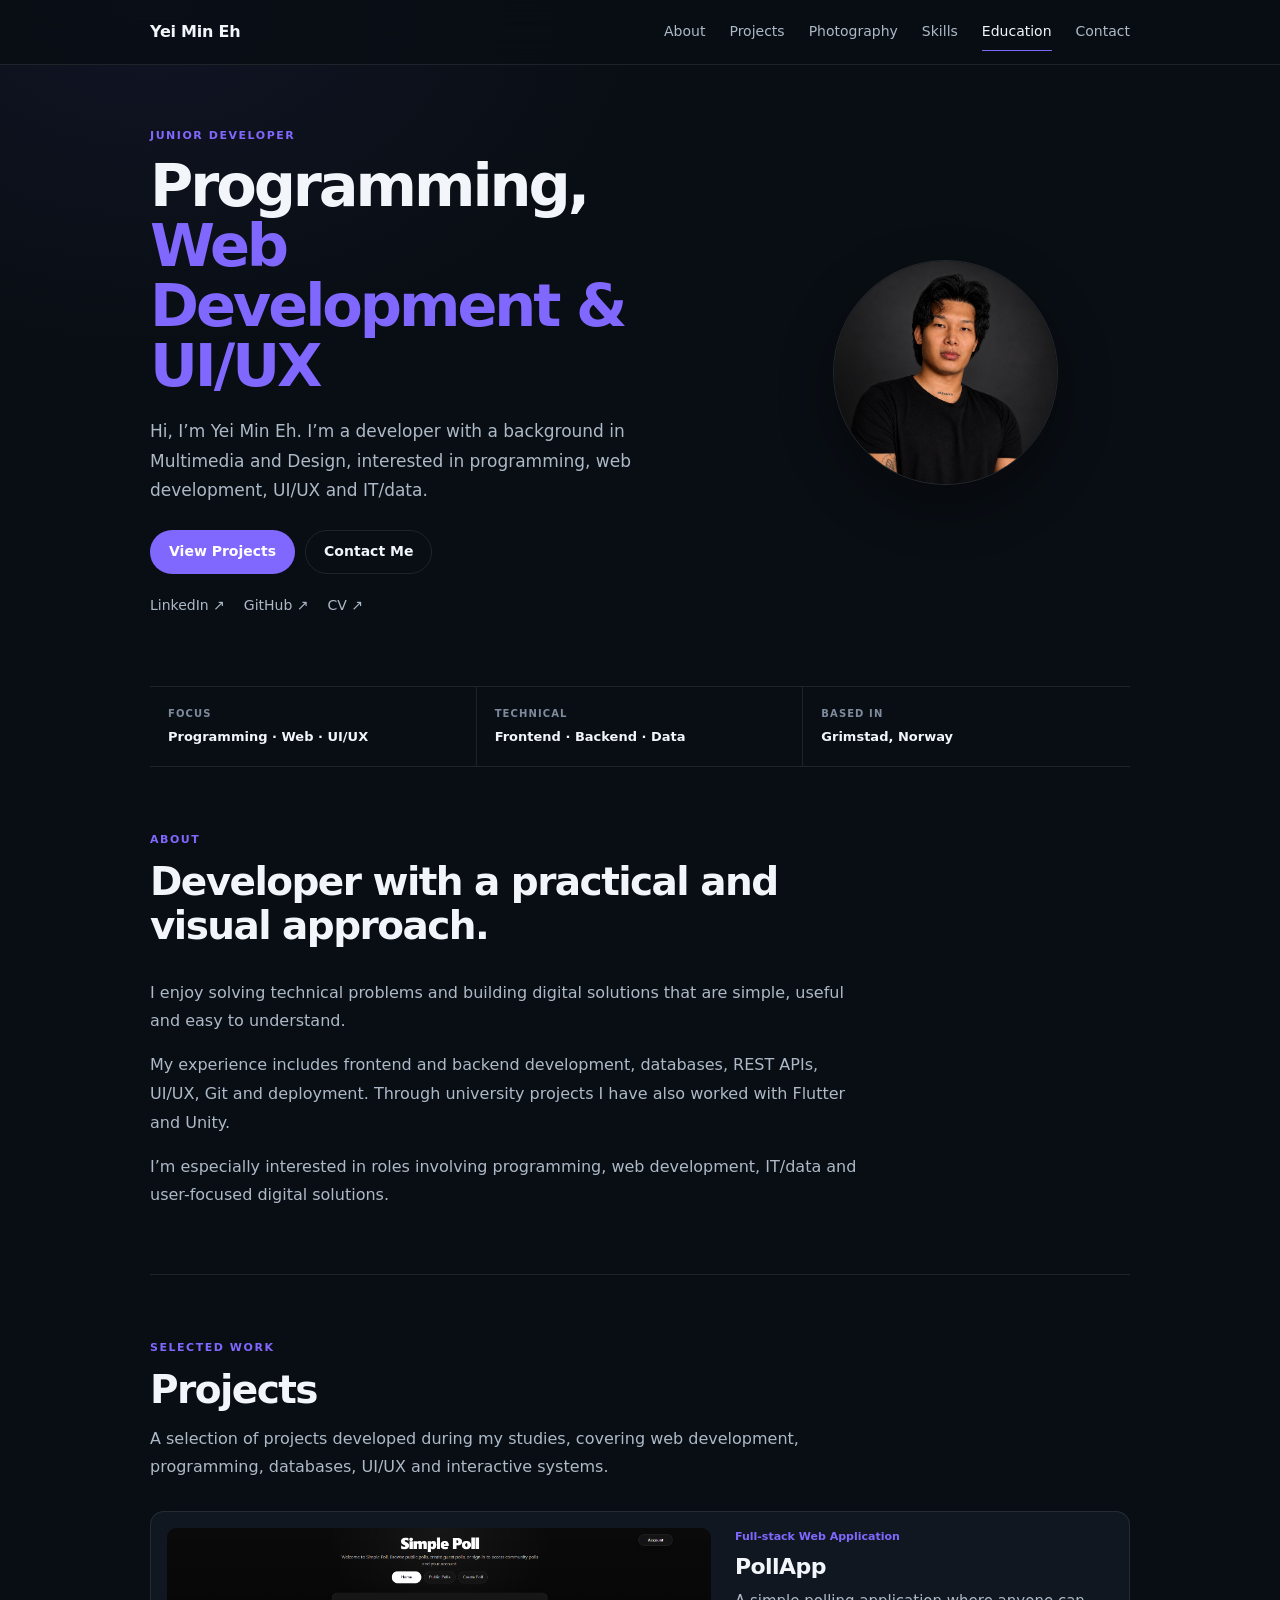
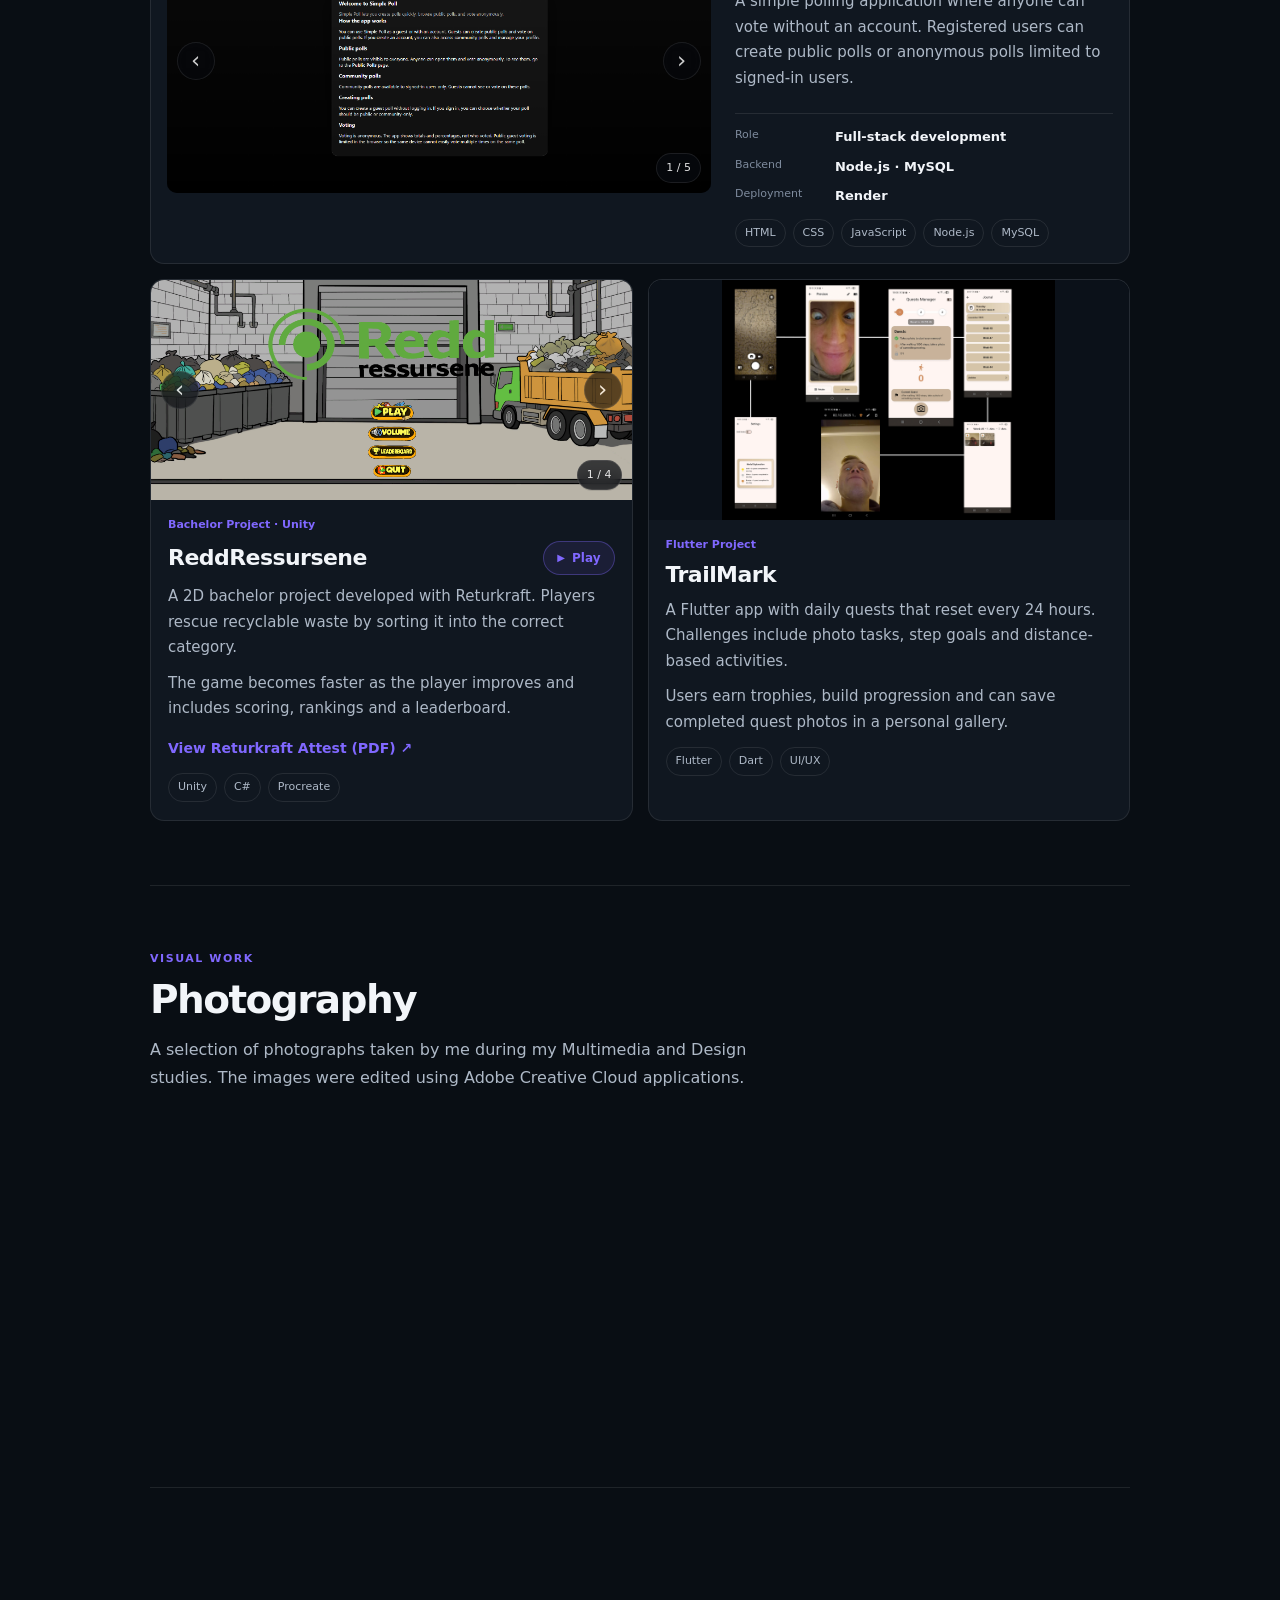
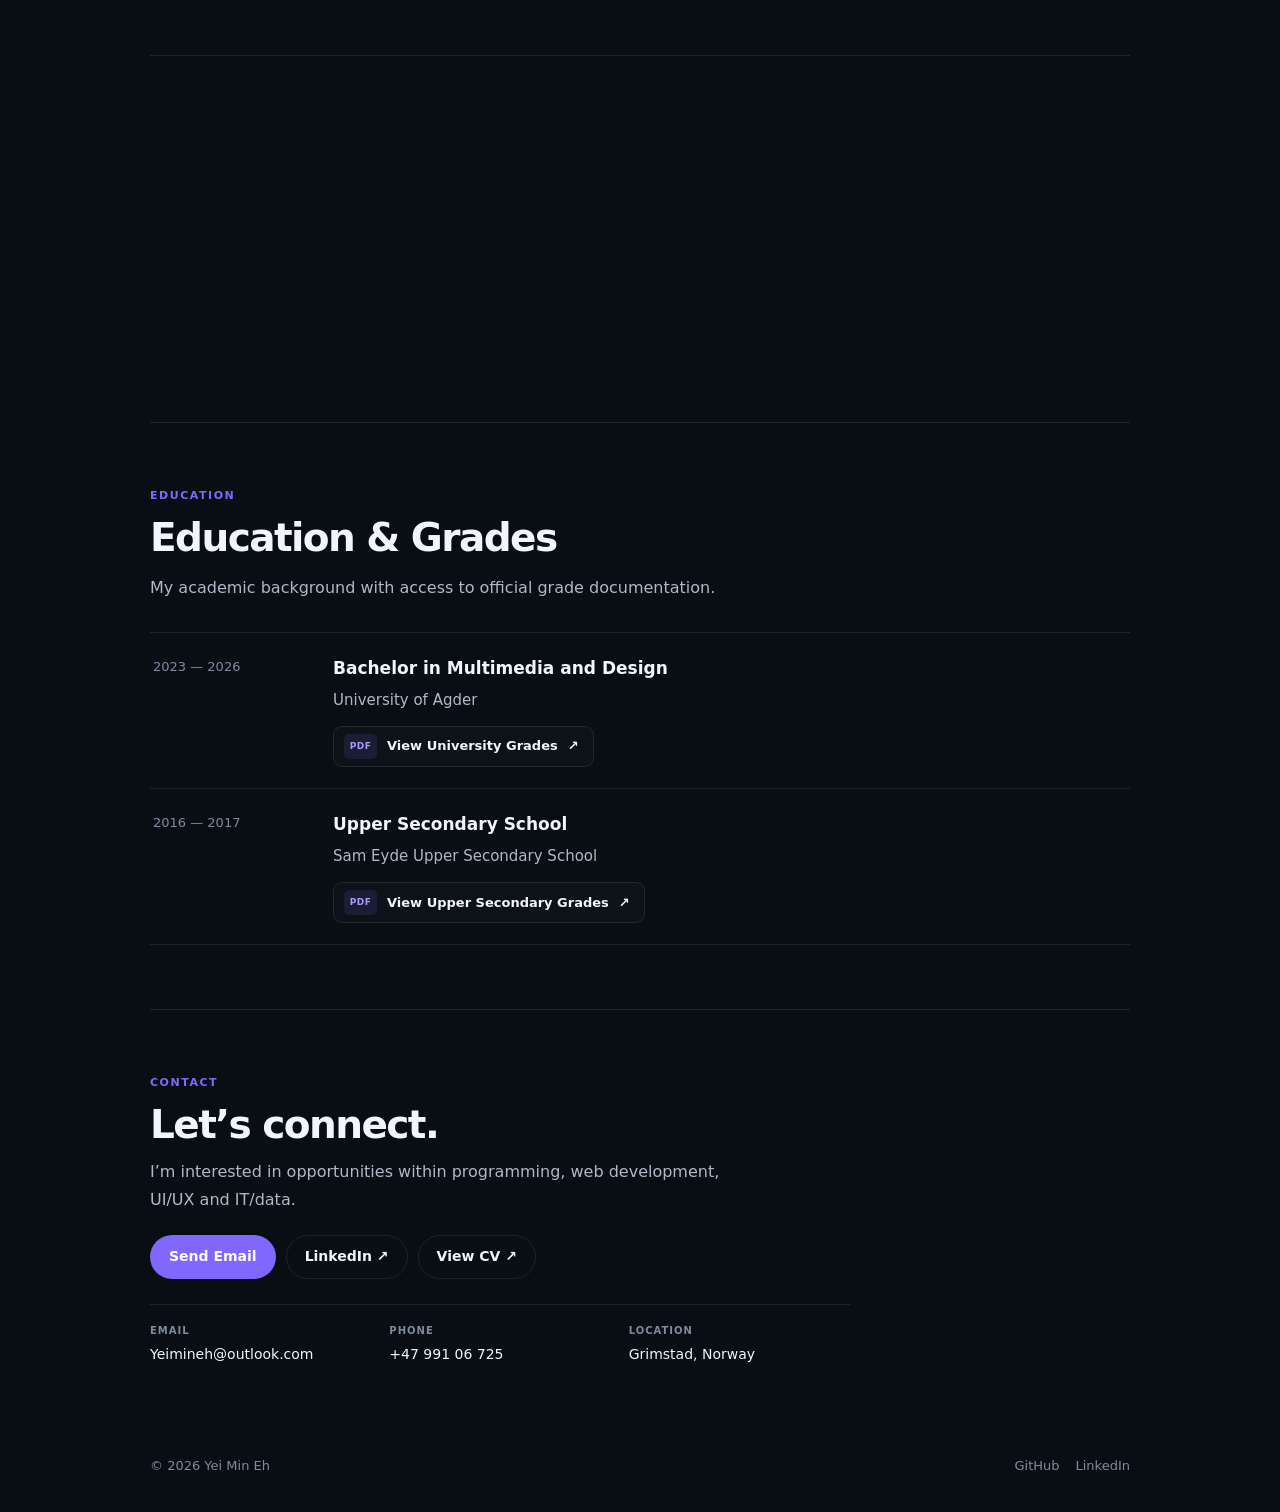
==== commit 6e7c6404: "Add gameplay button without large video file" ====
--- a/index.html
+++ b/index.html
@@ -577,9 +577,24 @@
             </p>
 
 
-            <h3>
-              ReddRessursene
-            </h3>
+            <div class="project-title-row">
+
+              <h3>
+                ReddRessursene
+              </h3>
+
+              <a
+                class="gameplay-button"
+                href="images/gameplay1.mp4"
+                target="_blank"
+                rel="noopener noreferrer"
+                aria-label="Watch ReddRessursene gameplay"
+              >
+                <span class="play-icon" aria-hidden="true">▶</span>
+                Play
+              </a>
+
+            </div>
 
 
             <p>
--- a/style.css
+++ b/style.css
@@ -2966,4 +2966,50 @@
 
   }
 
-}+}
+
+/* =========================================
+   REDDRESSURSENE PLAY BUTTON
+========================================= */
+
+.project-title-row {
+  display: flex;
+  align-items: center;
+  justify-content: space-between;
+  gap: 14px;
+  margin-bottom: 9px;
+}
+
+.project-title-row h3 {
+  margin: 0;
+}
+
+.gameplay-button {
+  flex-shrink: 0;
+  min-height: 34px;
+  padding: 0 13px;
+  display: inline-flex;
+  align-items: center;
+  justify-content: center;
+  gap: 7px;
+  border: 1px solid rgba(128,104,255,.35);
+  border-radius: 999px;
+  background: rgba(128,104,255,.10);
+  color: var(--accent);
+  font-size: 12px;
+  font-weight: 700;
+  cursor: pointer;
+  transition: transform .18s ease, background .18s ease, border-color .18s ease, color .18s ease;
+}
+
+.gameplay-button:hover {
+  transform: translateY(-1px);
+  background: var(--accent);
+  border-color: var(--accent);
+  color: white;
+}
+
+.play-icon {
+  font-size: 10px;
+  line-height: 1;
+}
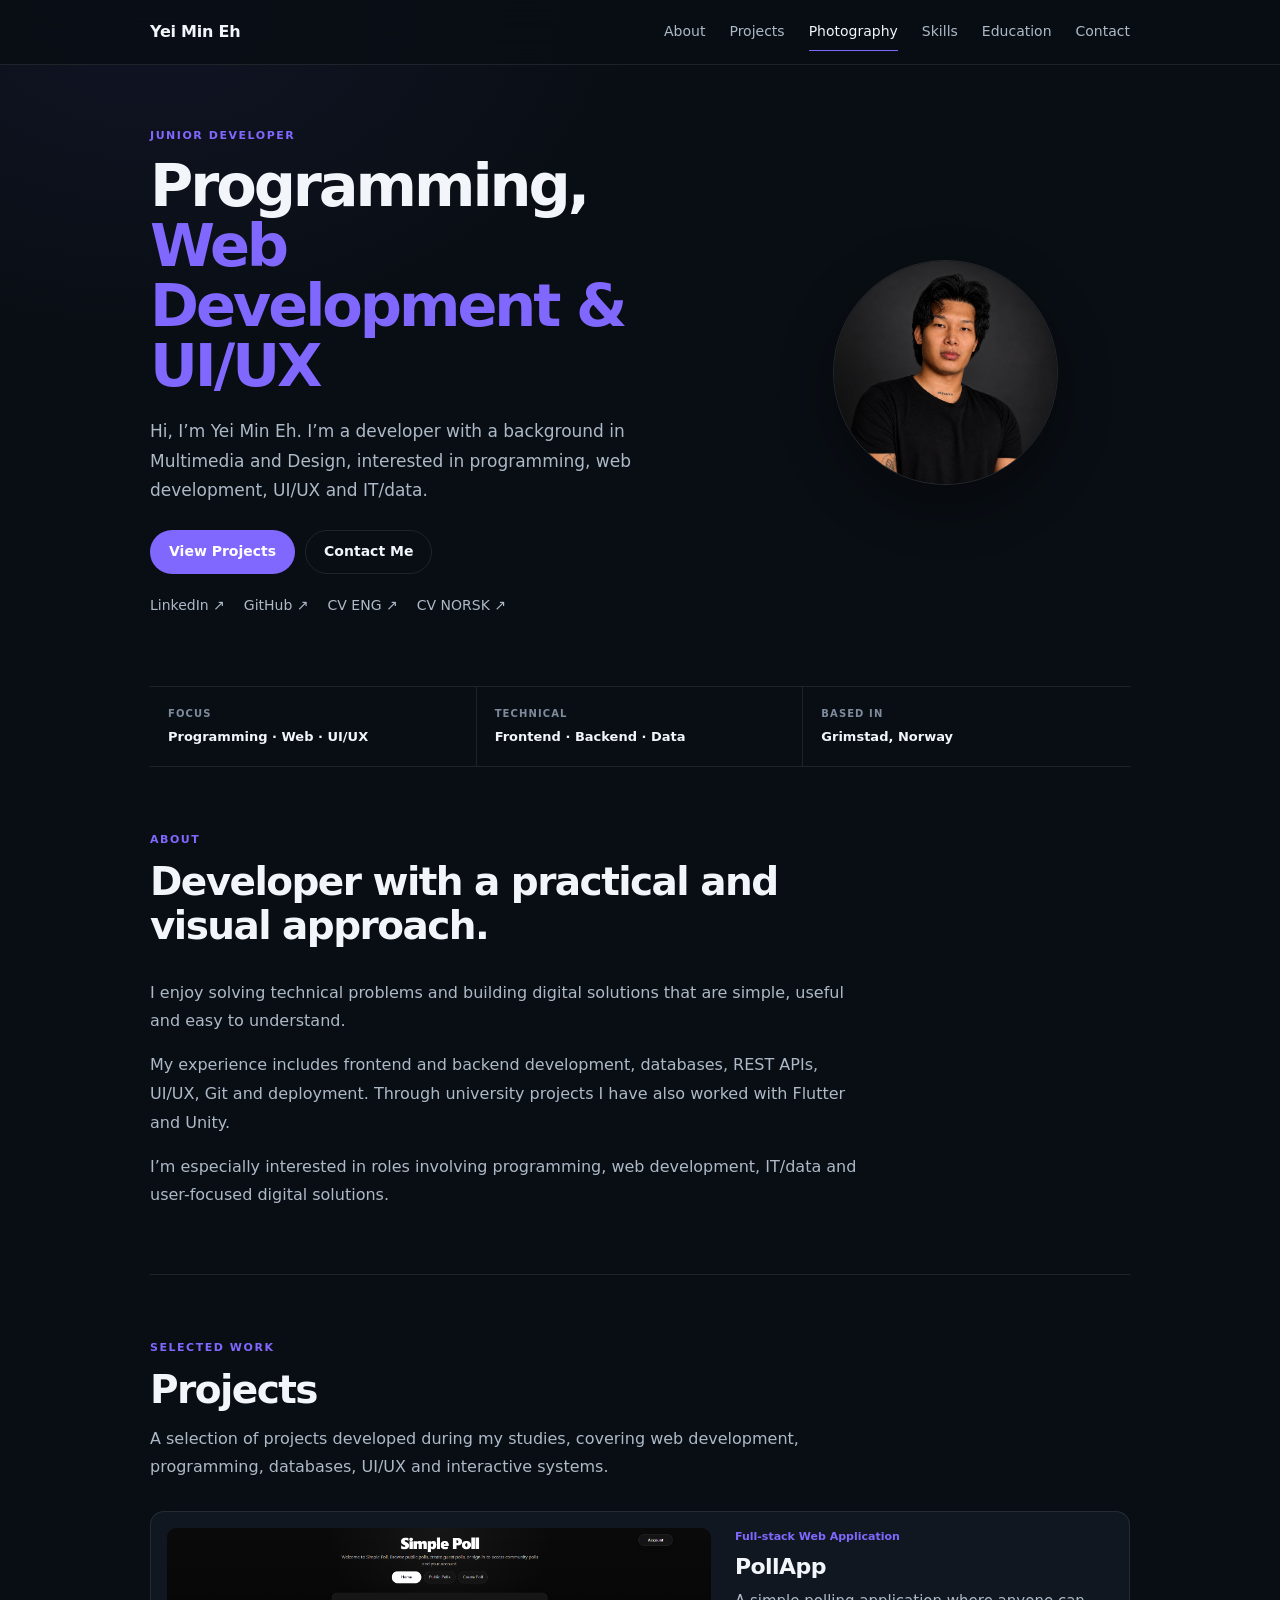
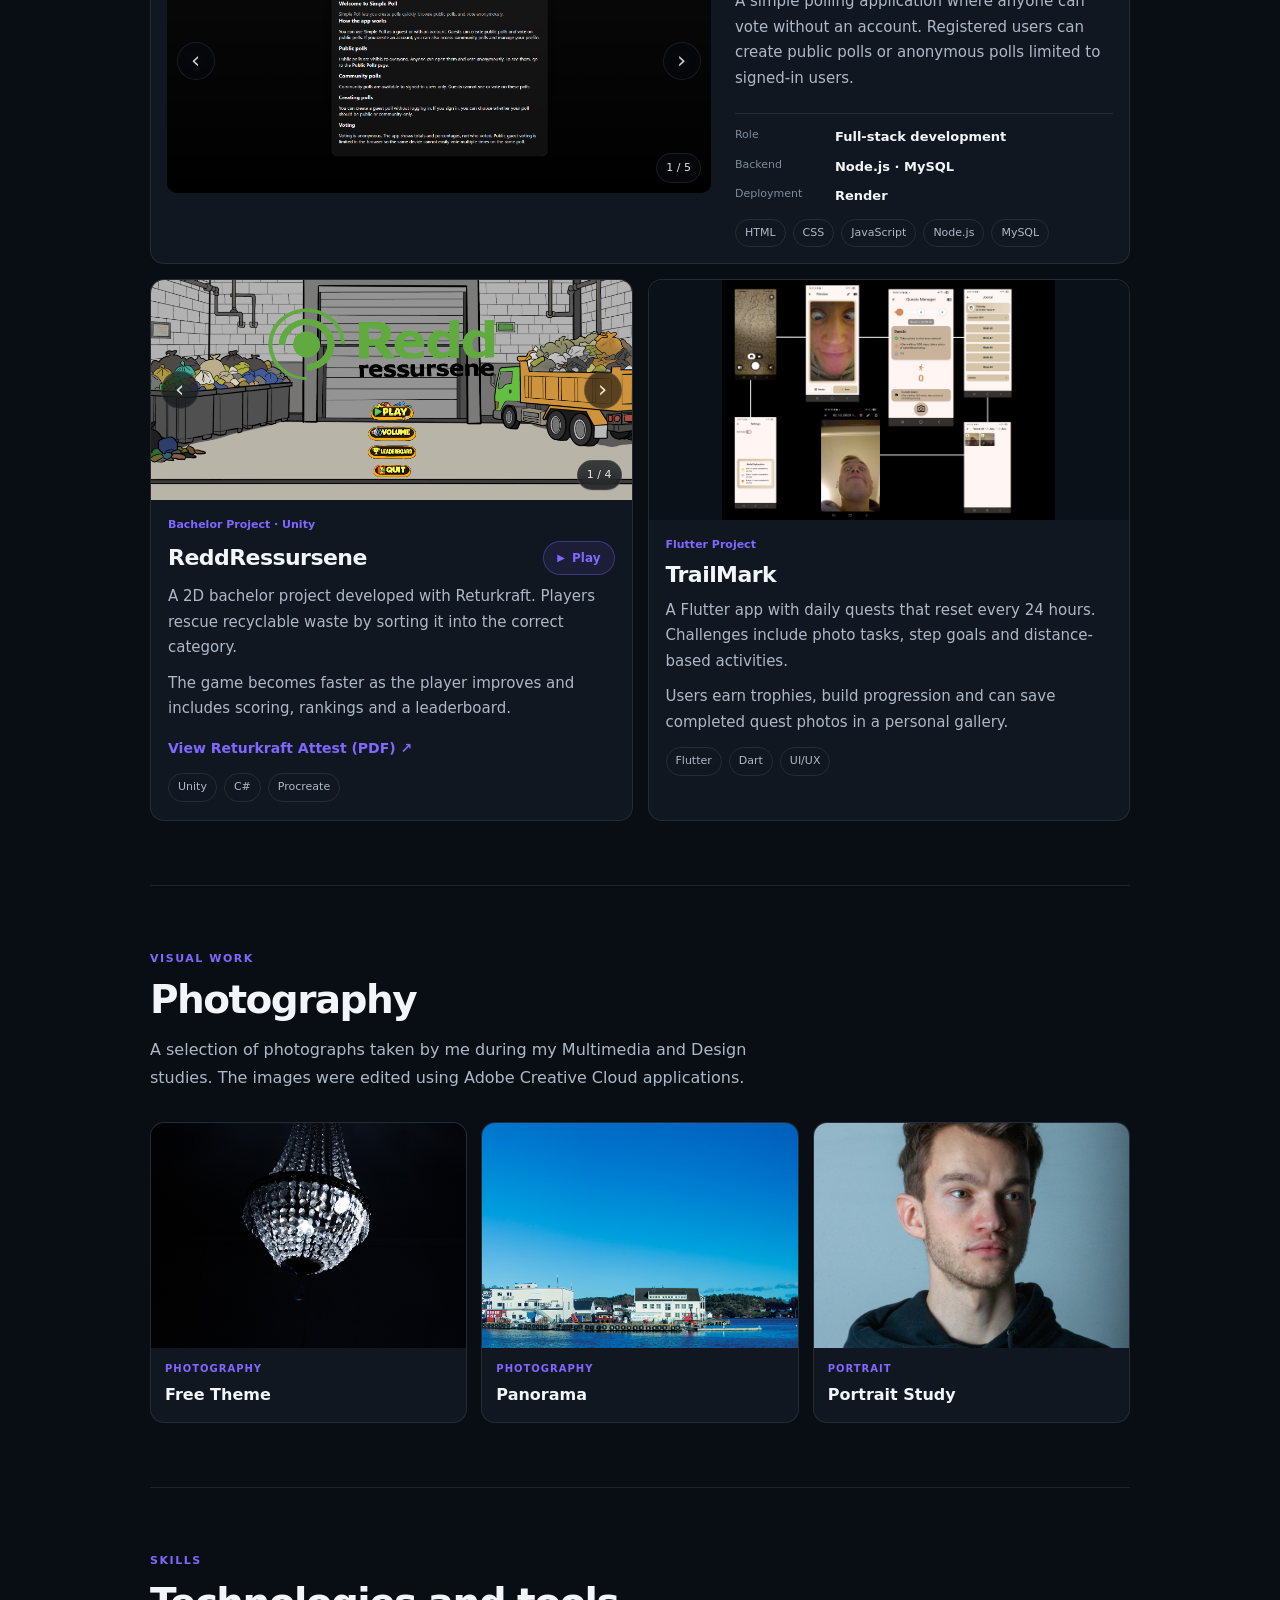
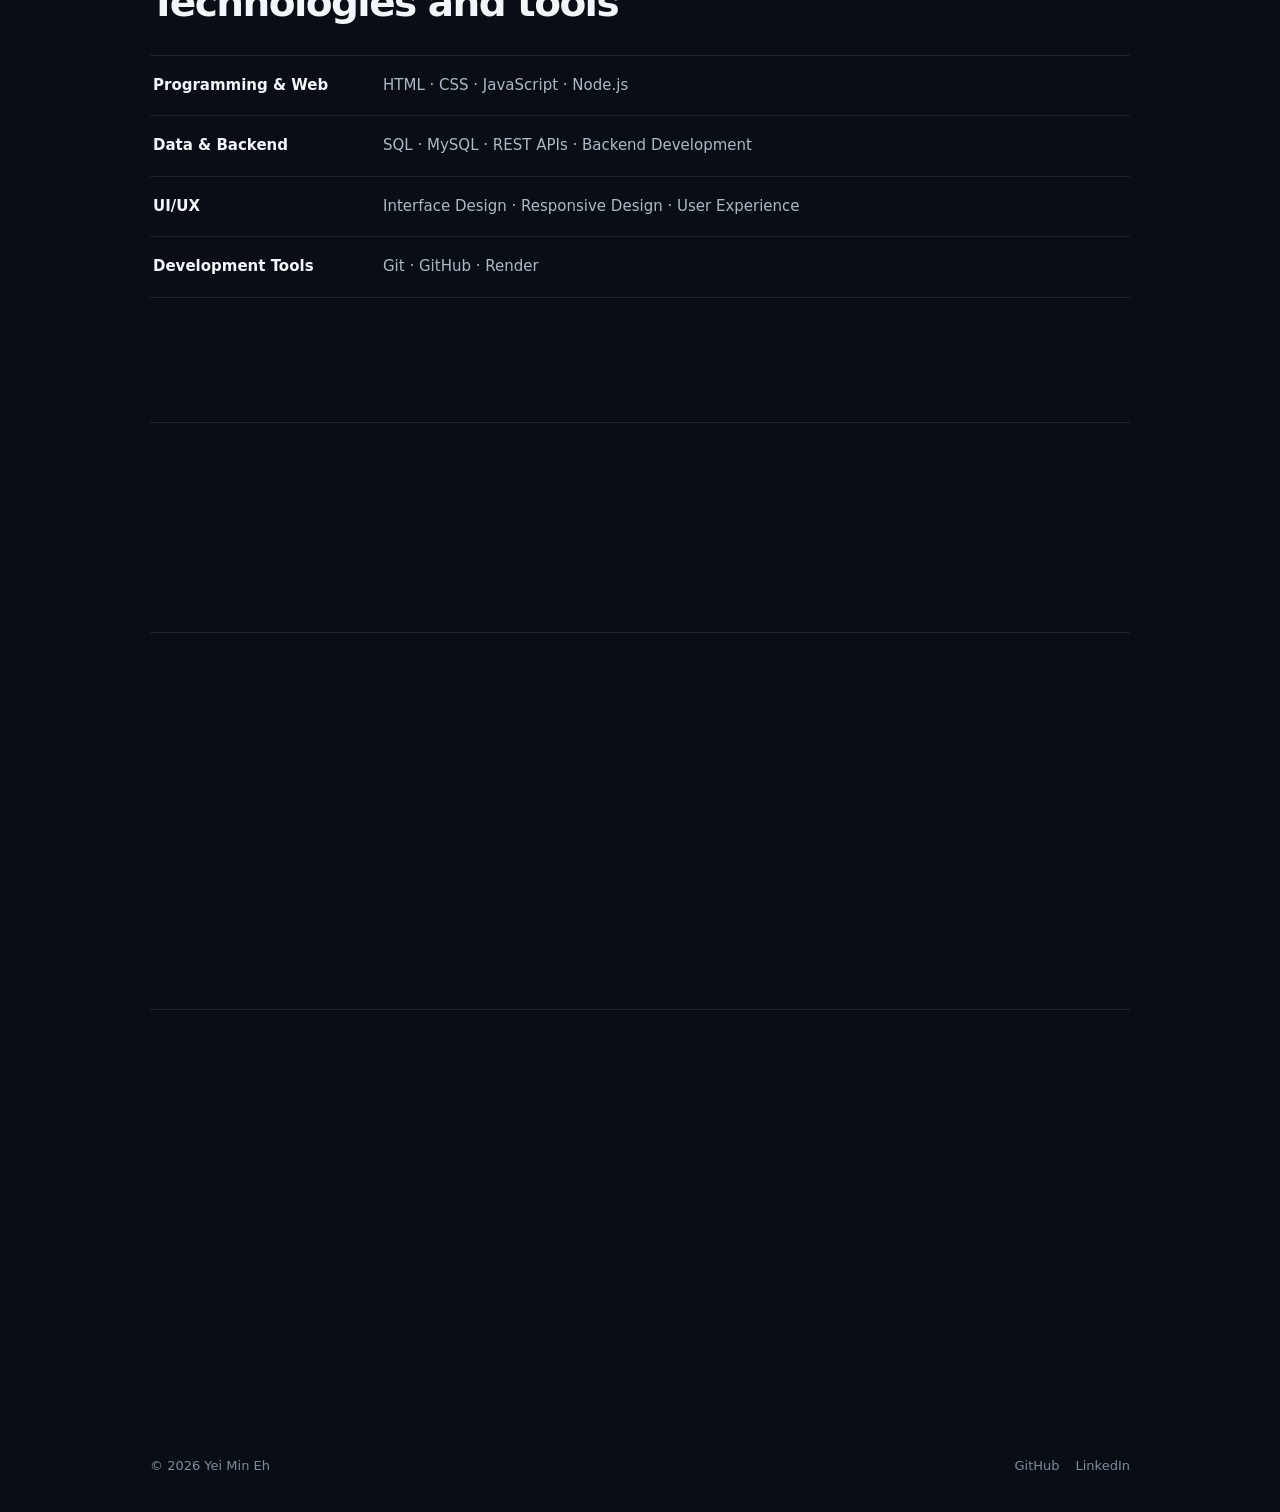
==== commit 9f4b1a5e: "Add English and Norwegian CV links" ====
--- a/index.html
+++ b/index.html
@@ -170,11 +170,20 @@
 
 
           <a
-            href="YME.pdf"
+            href="CVEng.pdf"
             target="_blank"
             rel="noopener noreferrer"
           >
-            CV ↗
+            CV ENG ↗
+          </a>
+
+
+          <a
+            href="CVNor.pdf"
+            target="_blank"
+            rel="noopener noreferrer"
+          >
+            CV NORSK ↗
           </a>
 
         </div>
@@ -585,7 +594,7 @@
 
               <a
                 class="gameplay-button"
-                href="images/gameplay1.mp4"
+                href="images/gameplayv1.mp4"
                 target="_blank"
                 rel="noopener noreferrer"
                 aria-label="Watch ReddRessursene gameplay"
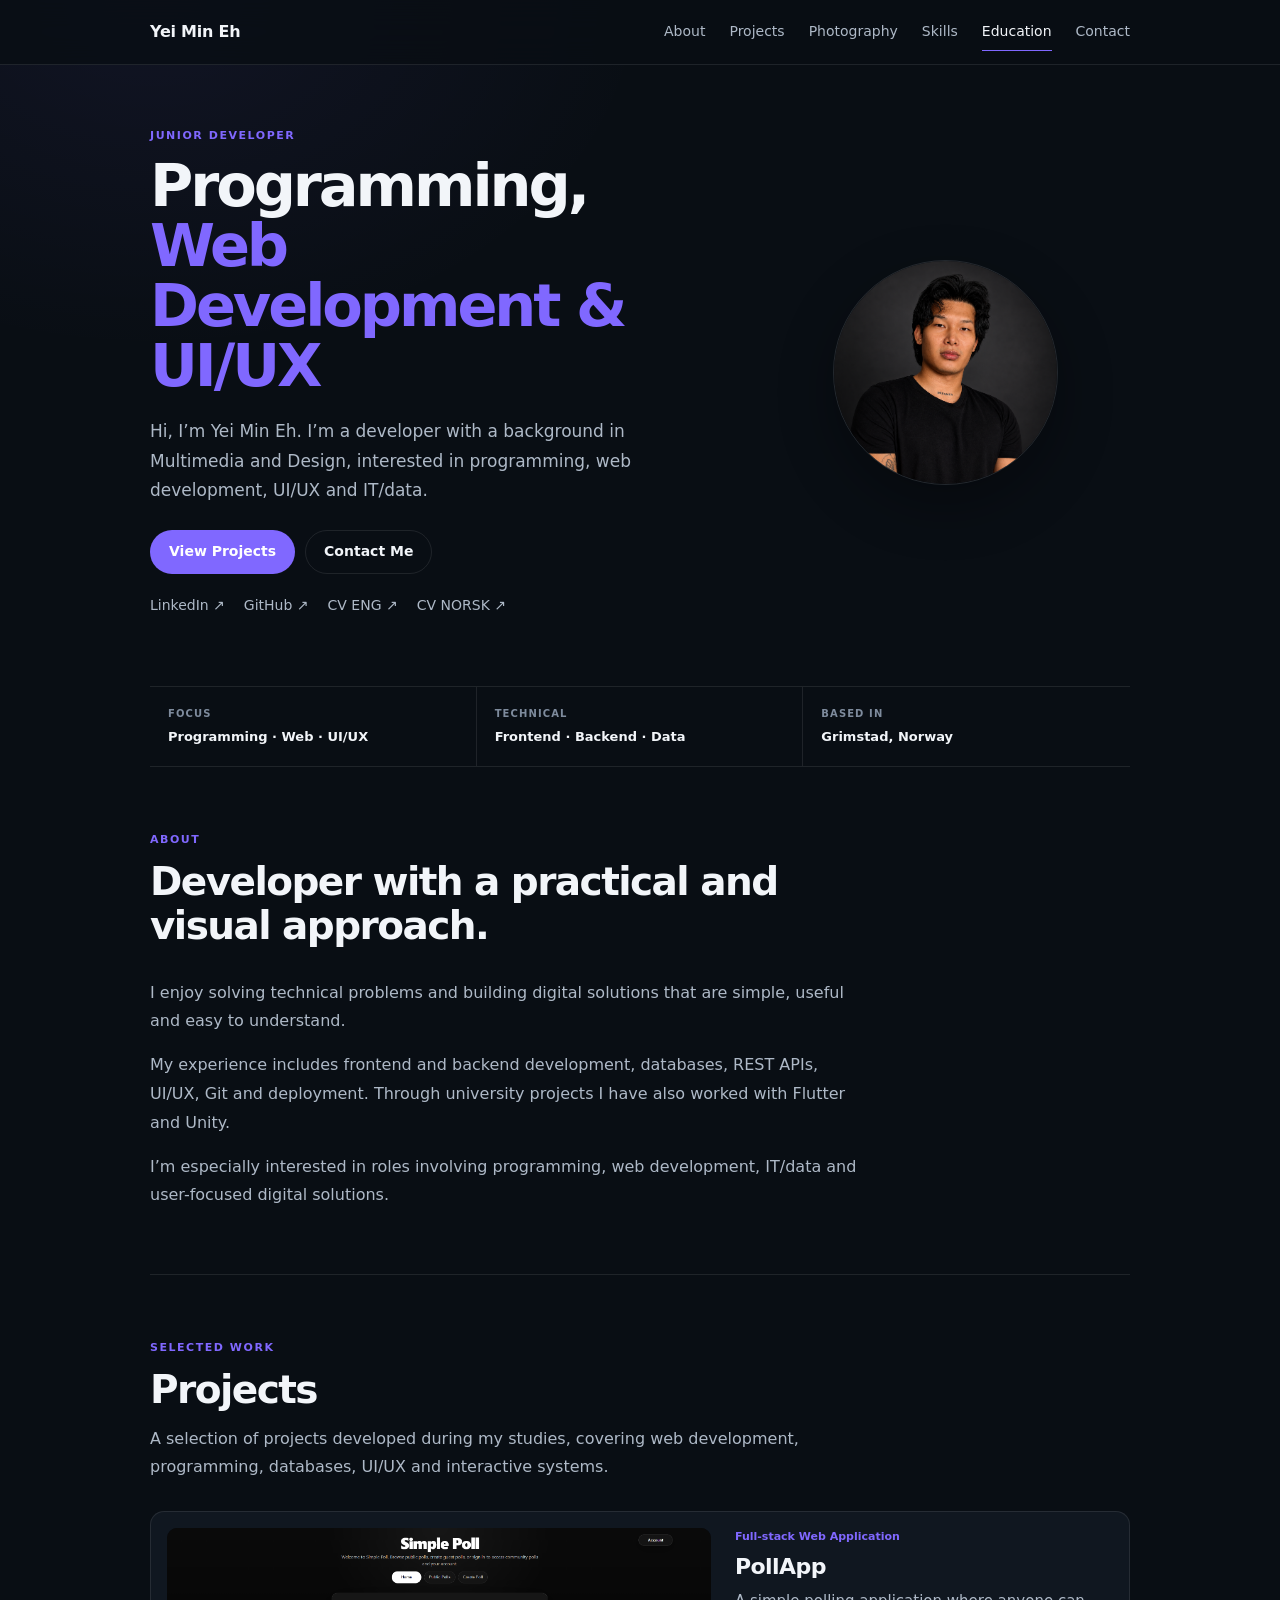
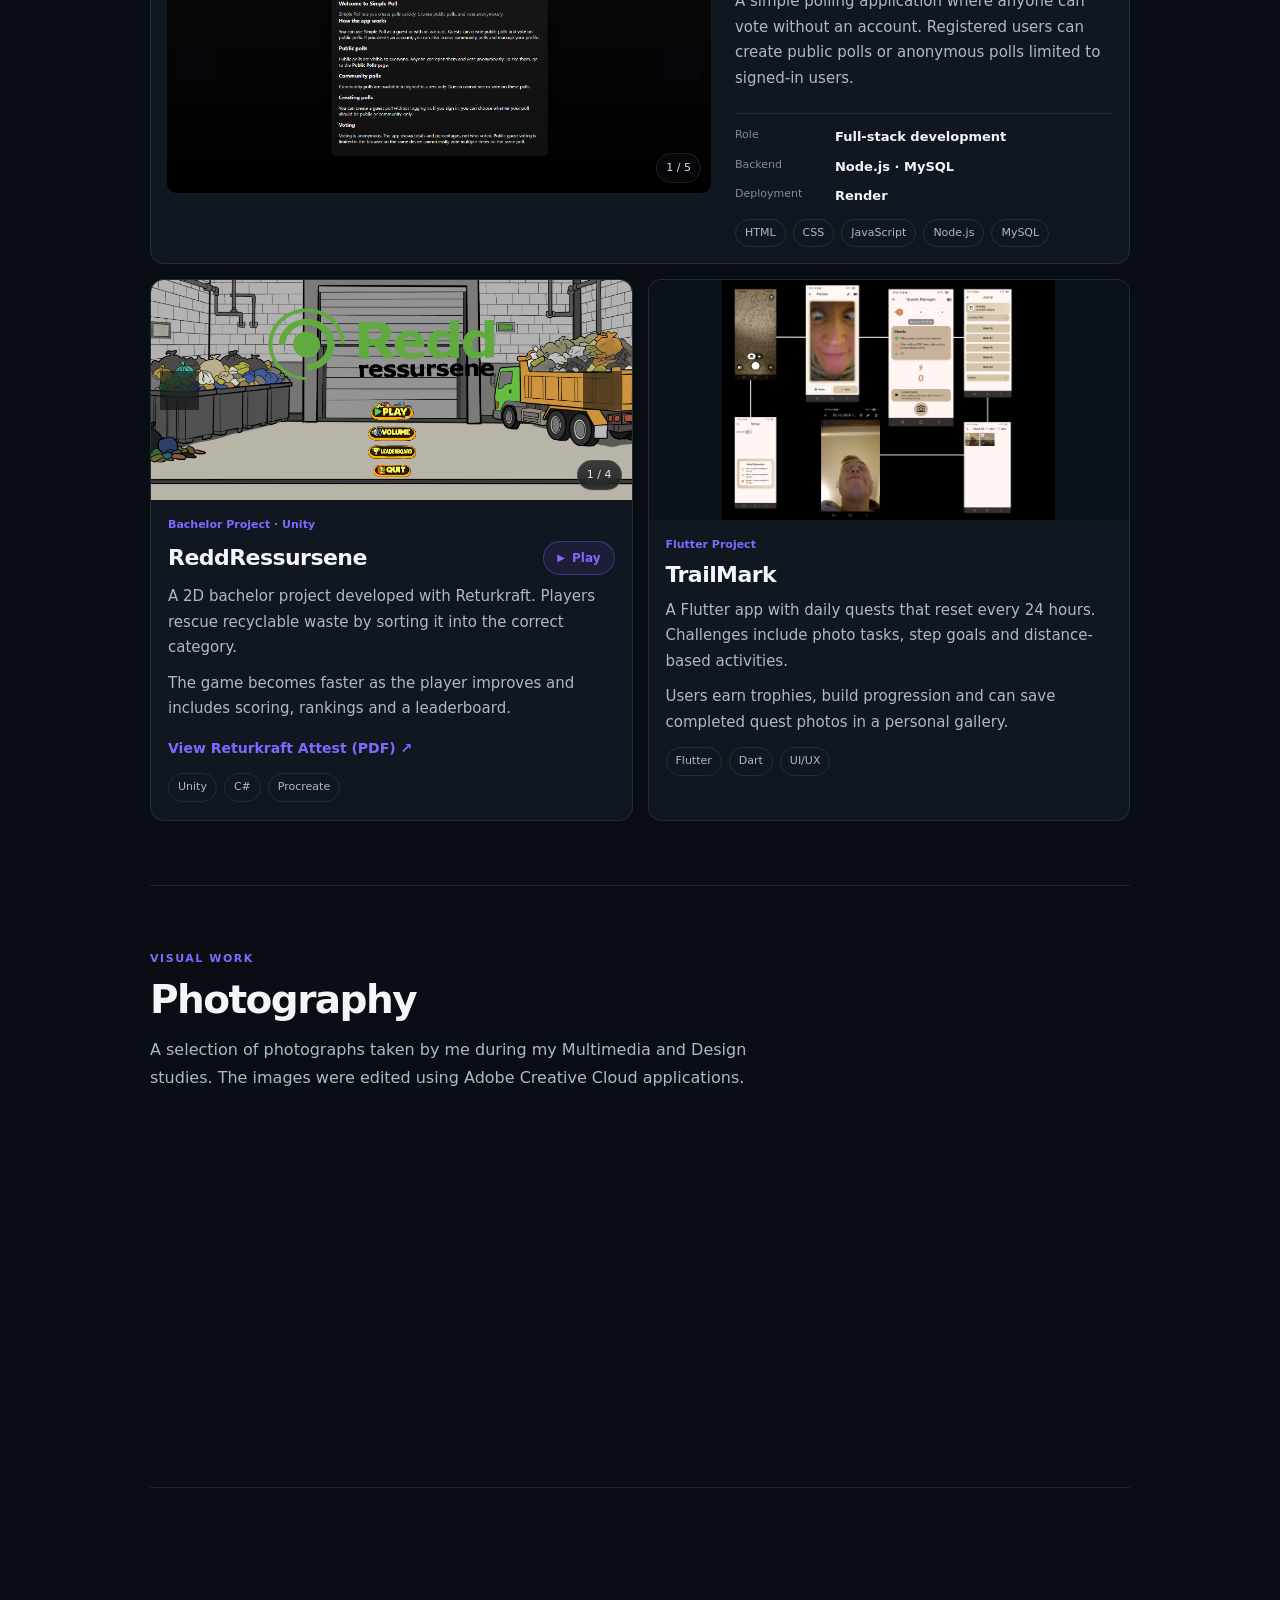
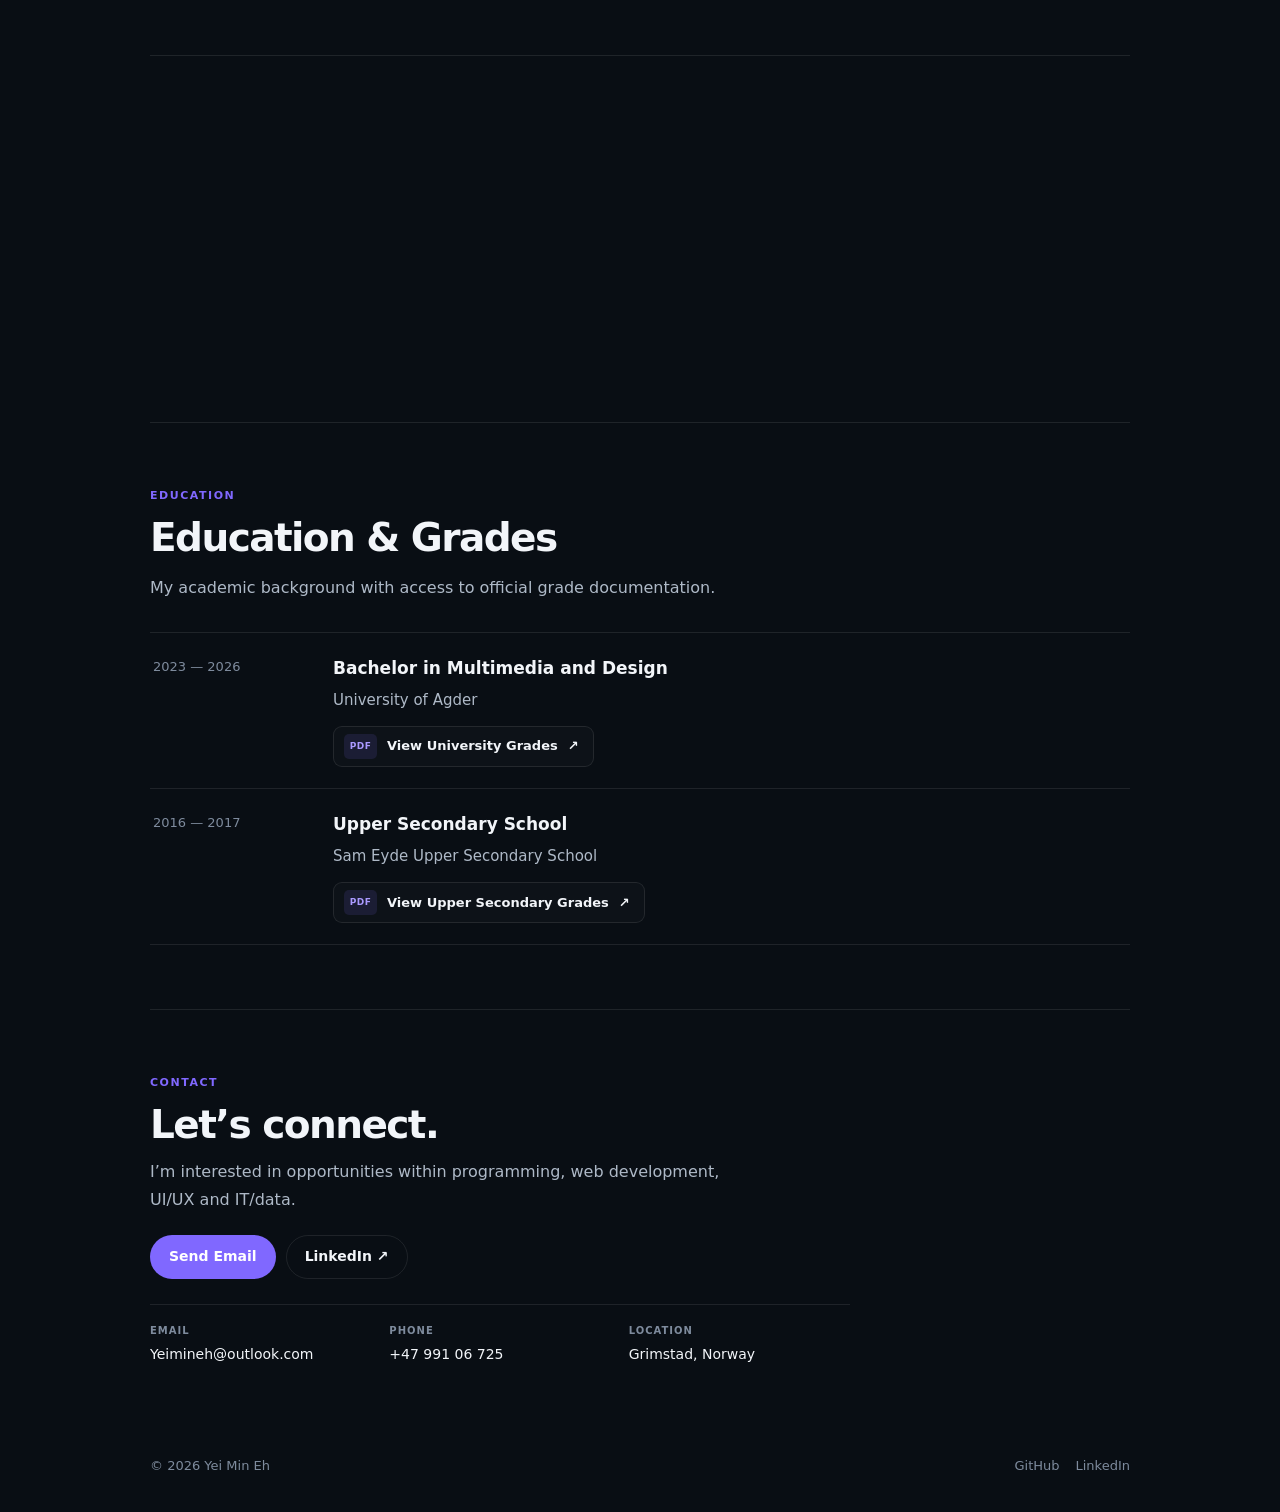
==== commit b124bf71: "Update project" ====
--- a/index.html
+++ b/index.html
@@ -179,7 +179,7 @@
 
 
           <a
-            href="CVNor.pdf"
+            href="Norsk.CV.pdf"
             target="_blank"
             rel="noopener noreferrer"
           >
@@ -1138,16 +1138,6 @@
             LinkedIn ↗
           </a>
 
-
-          <a
-            class="button button-secondary"
-            href="YME.pdf"
-            target="_blank"
-            rel="noopener noreferrer"
-          >
-            View CV ↗
-          </a>
-
         </div>
 
 
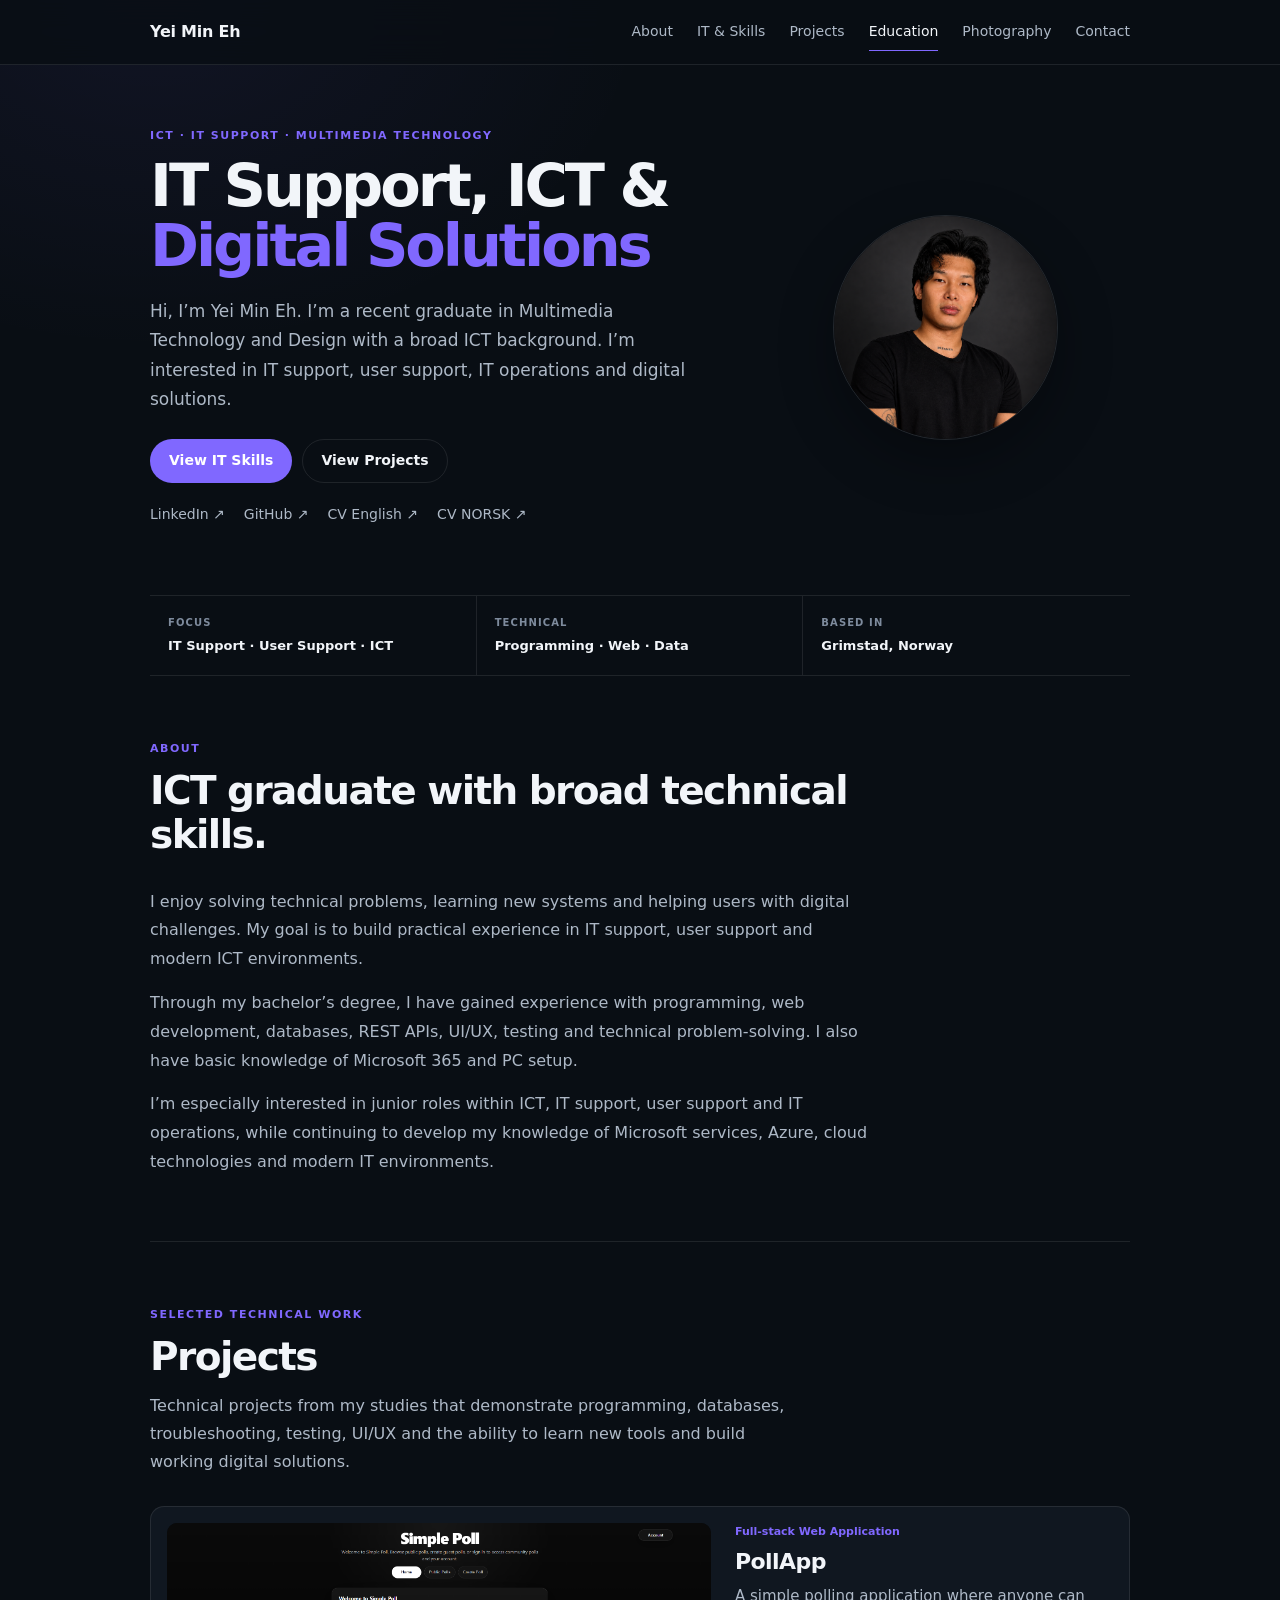
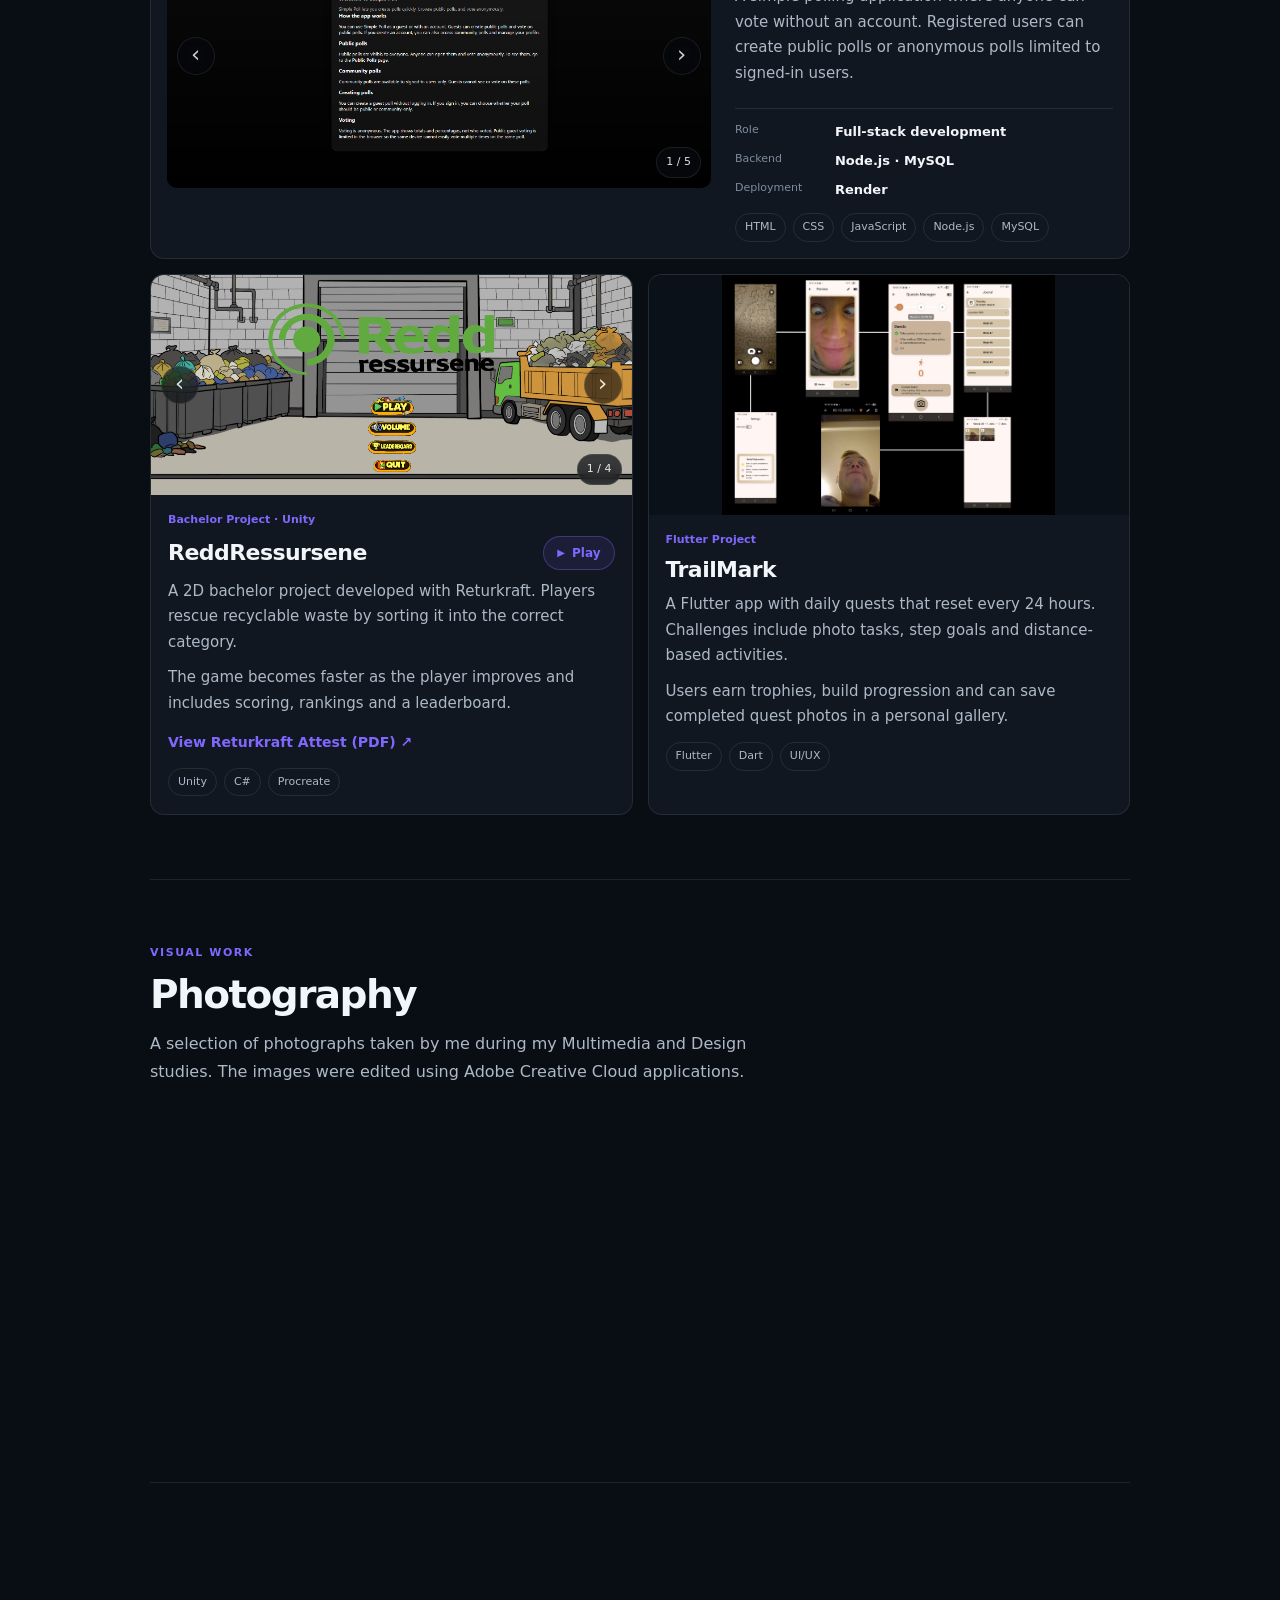
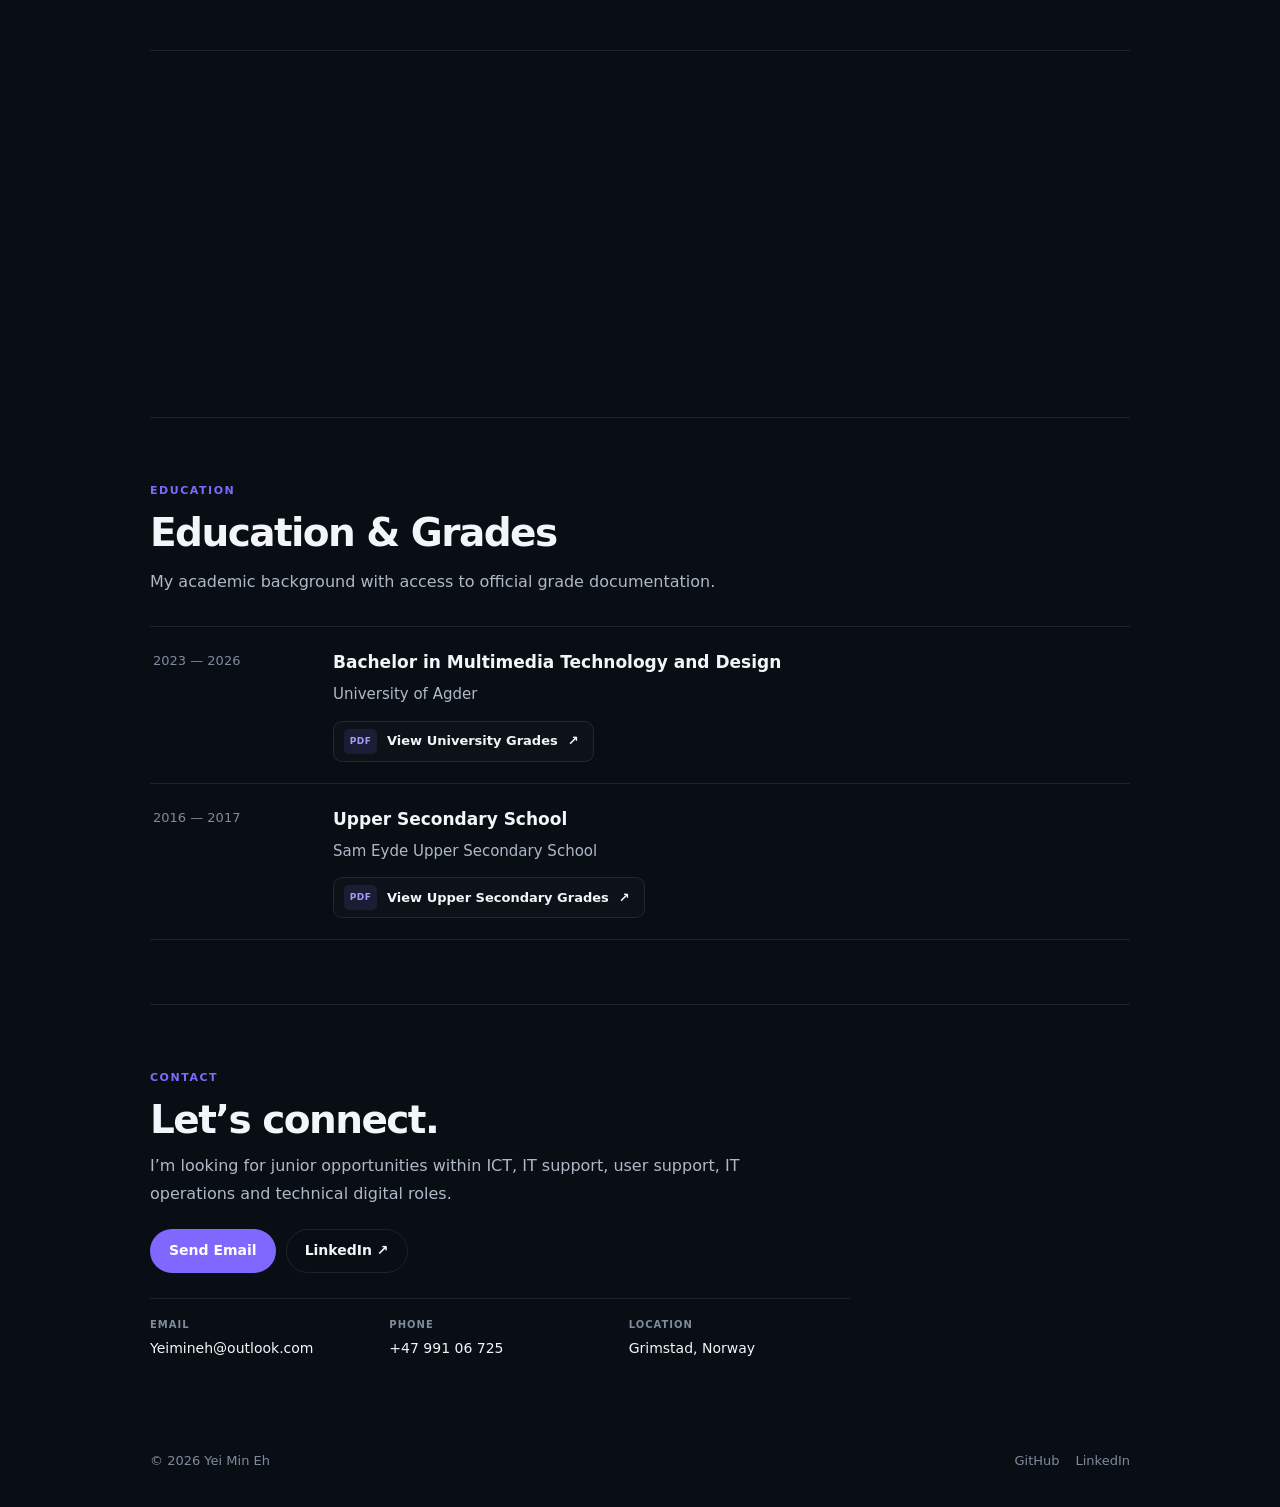
==== commit fcb934d1: "Update portfolio for ICT and IT support roles" ====
--- a/index.html
+++ b/index.html
@@ -9,11 +9,11 @@
     content="width=device-width, initial-scale=1"
   >
 
-  <title>Yei Min Eh — Developer Portfolio</title>
+  <title>Yei Min Eh — ICT & IT Support Portfolio</title>
 
   <meta
     name="description"
-    content="Portfolio of Yei Min Eh — junior developer focused on programming, web development, UI/UX, backend and data."
+    content="Portfolio of Yei Min Eh — recent Multimedia Technology and Design graduate focused on ICT, IT support, user support, digital solutions and technical problem-solving."
   >
 
   <script>
@@ -55,20 +55,20 @@
           About
         </a>
 
+        <a href="#skills">
+          IT &amp; Skills
+        </a>
+
         <a href="#projects">
           Projects
         </a>
 
+        <a href="#education">
+          Education
+        </a>
+
         <a href="#photography">
           Photography
-        </a>
-
-        <a href="#skills">
-          Skills
-        </a>
-
-        <a href="#education">
-          Education
         </a>
 
         <a href="#contact">
@@ -105,16 +105,16 @@
       <div class="hero-content hero-reveal">
 
         <p class="eyebrow">
-          Junior Developer
+          ICT · IT Support · Multimedia Technology
         </p>
 
 
         <h1 id="hero-title">
 
-          Programming,
+          IT Support, ICT &amp;
 
           <span class="accent">
-            Web Development &amp; UI/UX
+            Digital Solutions
           </span>
 
         </h1>
@@ -122,9 +122,9 @@
 
         <p class="lead">
 
-          Hi, I’m Yei Min Eh. I’m a developer with a background
-          in Multimedia and Design, interested in programming,
-          web development, UI/UX and IT/data.
+          Hi, I’m Yei Min Eh. I’m a recent graduate in Multimedia Technology
+          and Design with a broad ICT background. I’m interested in IT support,
+          user support, IT operations and digital solutions.
 
         </p>
 
@@ -133,17 +133,17 @@
 
           <a
             class="button"
+            href="#skills"
+          >
+            View IT Skills
+          </a>
+
+
+          <a
+            class="button button-secondary"
             href="#projects"
           >
             View Projects
-          </a>
-
-
-          <a
-            class="button button-secondary"
-            href="#contact"
-          >
-            Contact Me
           </a>
 
         </div>
@@ -170,11 +170,11 @@
 
 
           <a
-            href="CVEng.pdf"
+            href="English.CV.pdf"
             target="_blank"
             rel="noopener noreferrer"
           >
-            CV ENG ↗
+            CV English ↗
           </a>
 
 
@@ -213,7 +213,7 @@
 
     <section
       class="quick-info reveal-group"
-      aria-label="Developer overview"
+      aria-label="ICT and IT support overview"
     >
 
       <div class="quick-item reveal">
@@ -223,7 +223,7 @@
         </span>
 
         <strong>
-          Programming · Web · UI/UX
+          IT Support · User Support · ICT
         </strong>
 
       </div>
@@ -236,7 +236,7 @@
         </span>
 
         <strong>
-          Frontend · Backend · Data
+          Programming · Web · Data
         </strong>
 
       </div>
@@ -275,7 +275,7 @@
 
 
         <h2>
-          Developer with a practical and visual approach.
+          ICT graduate with broad technical skills.
         </h2>
 
       </div>
@@ -285,25 +285,27 @@
 
         <p>
 
-          I enjoy solving technical problems and building digital
-          solutions that are simple, useful and easy to understand.
+          I enjoy solving technical problems, learning new systems and helping
+          users with digital challenges. My goal is to build practical experience
+          in IT support, user support and modern ICT environments.
 
         </p>
 
 
         <p>
 
-          My experience includes frontend and backend development,
-          databases, REST APIs, UI/UX, Git and deployment. Through
-          university projects I have also worked with Flutter and Unity.
+          Through my bachelor’s degree, I have gained experience with programming,
+          web development, databases, REST APIs, UI/UX, testing and technical
+          problem-solving. I also have basic knowledge of Microsoft 365 and PC setup.
 
         </p>
 
 
         <p>
 
-          I’m especially interested in roles involving programming,
-          web development, IT/data and user-focused digital solutions.
+          I’m especially interested in junior roles within ICT, IT support,
+          user support and IT operations, while continuing to develop my knowledge
+          of Microsoft services, Azure, cloud technologies and modern IT environments.
 
         </p>
 
@@ -325,7 +327,7 @@
       <div class="section-heading reveal">
 
         <p class="eyebrow">
-          Selected Work
+          Selected Technical Work
         </p>
 
 
@@ -336,9 +338,9 @@
 
         <p class="section-sub">
 
-          A selection of projects developed during my studies,
-          covering web development, programming, databases,
-          UI/UX and interactive systems.
+          Technical projects from my studies that demonstrate programming,
+          databases, troubleshooting, testing, UI/UX and the ability to learn
+          new tools and build working digital solutions.
 
         </p>
 
@@ -865,7 +867,7 @@
 
 
         <h2>
-          Technologies and tools
+          IT, technologies and tools
         </h2>
 
       </div>
@@ -878,11 +880,11 @@
         <div class="skill-row reveal">
 
           <h3>
-            Programming &amp; Web
+            IT Support &amp; Systems
           </h3>
 
           <p>
-            HTML · CSS · JavaScript · Node.js
+            PC Setup · Software · Basic Troubleshooting · Microsoft 365
           </p>
 
         </div>
@@ -892,11 +894,11 @@
         <div class="skill-row reveal">
 
           <h3>
-            Data &amp; Backend
+            Programming
           </h3>
 
           <p>
-            SQL · MySQL · REST APIs · Backend Development
+            C# · JavaScript · Python · SQL
           </p>
 
         </div>
@@ -906,11 +908,11 @@
         <div class="skill-row reveal">
 
           <h3>
-            UI/UX
+            Web &amp; Data
           </h3>
 
           <p>
-            Interface Design · Responsive Design · User Experience
+            HTML5 · CSS3 · Bootstrap · WordPress · REST APIs · JSON · Databases
           </p>
 
         </div>
@@ -924,7 +926,7 @@
           </h3>
 
           <p>
-            Git · GitHub · Render
+            Git · GitHub · Node.js · MySQL · Render
           </p>
 
         </div>
@@ -934,11 +936,11 @@
         <div class="skill-row secondary-skill reveal">
 
           <h3>
-            Additional Experience
+            App, UX &amp; Multimedia
           </h3>
 
           <p>
-            C# · Unity · Dart · Flutter · Procreate · Adobe Creative Cloud
+            UI/UX Design · Flutter · Unity · Dart · Procreate · Adobe Creative Cloud
           </p>
 
         </div>
@@ -996,7 +998,7 @@
           <div class="education-content">
 
             <h3>
-              Bachelor in Multimedia and Design
+              Bachelor in Multimedia Technology and Design
             </h3>
 
             <p>
@@ -1113,8 +1115,8 @@
 
         <p>
 
-          I’m interested in opportunities within programming,
-          web development, UI/UX and IT/data.
+          I’m looking for junior opportunities within ICT, IT support,
+          user support, IT operations and technical digital roles.
 
         </p>
 
